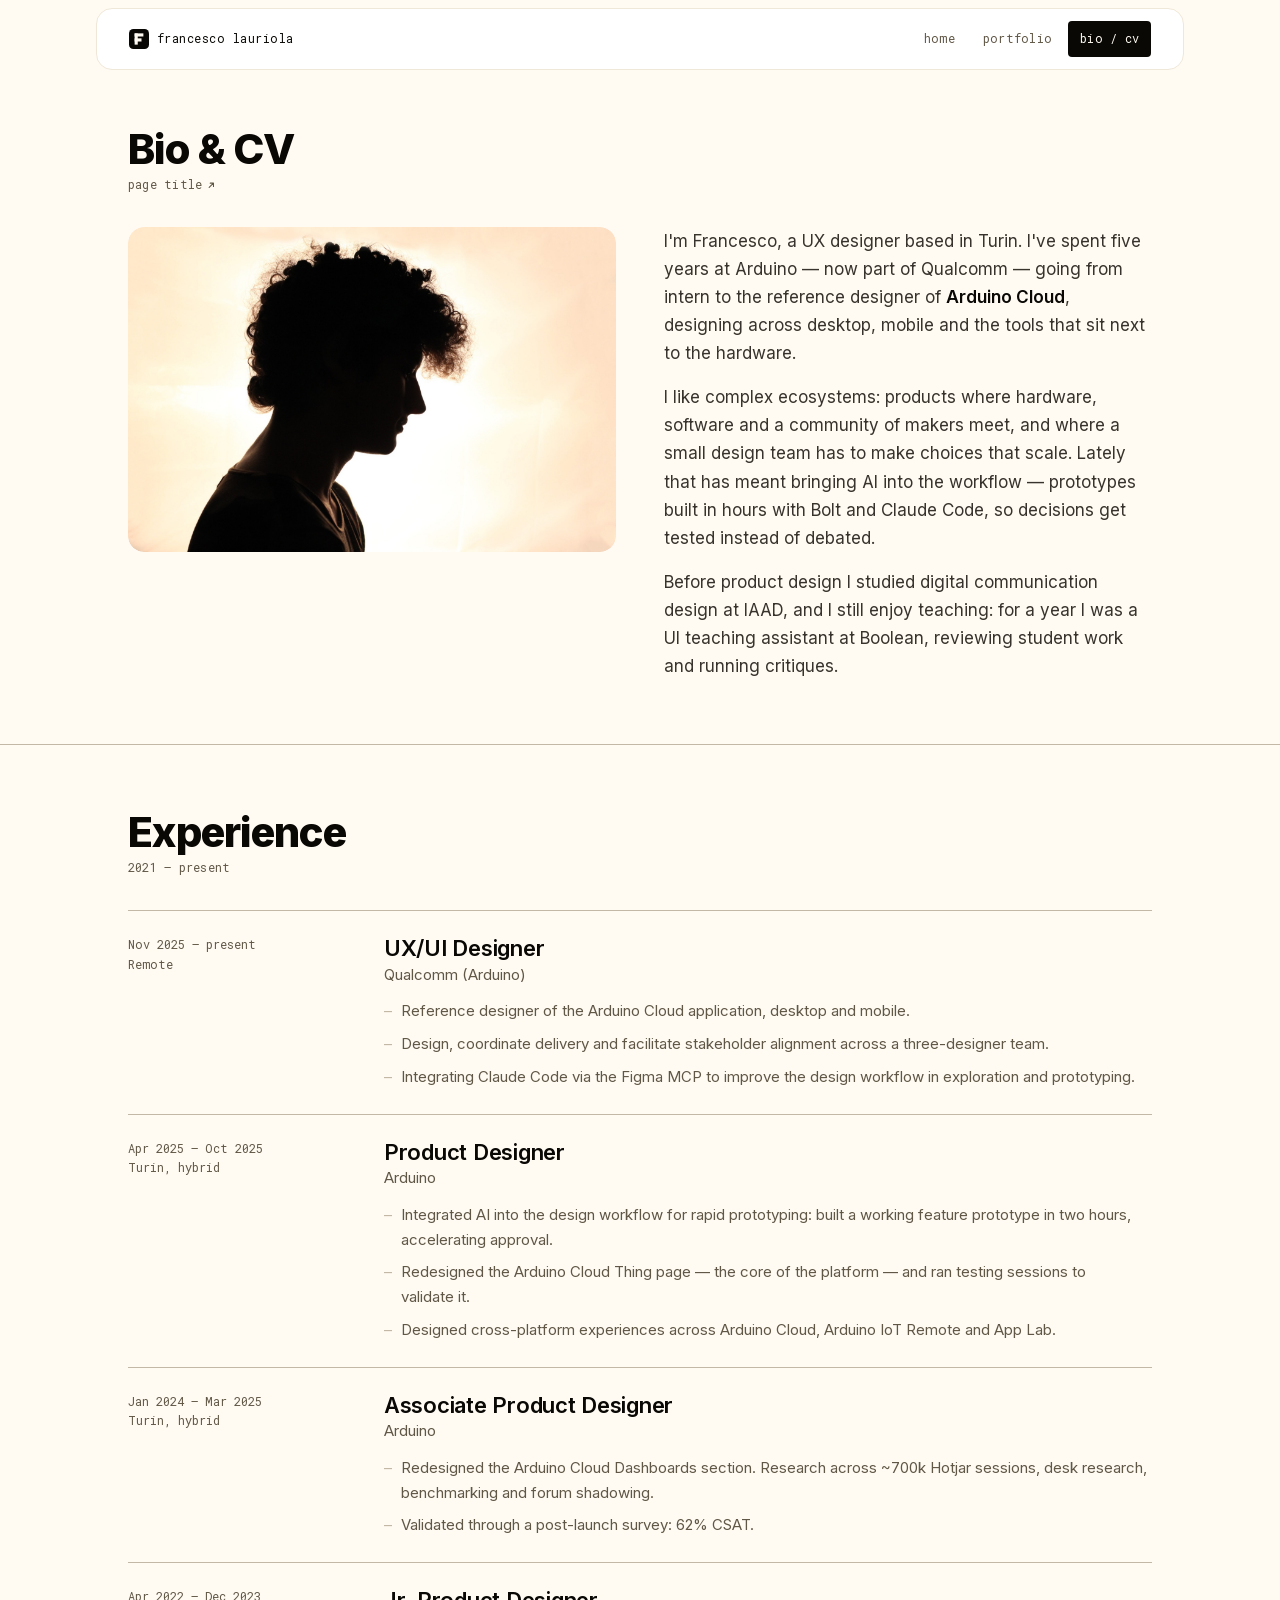
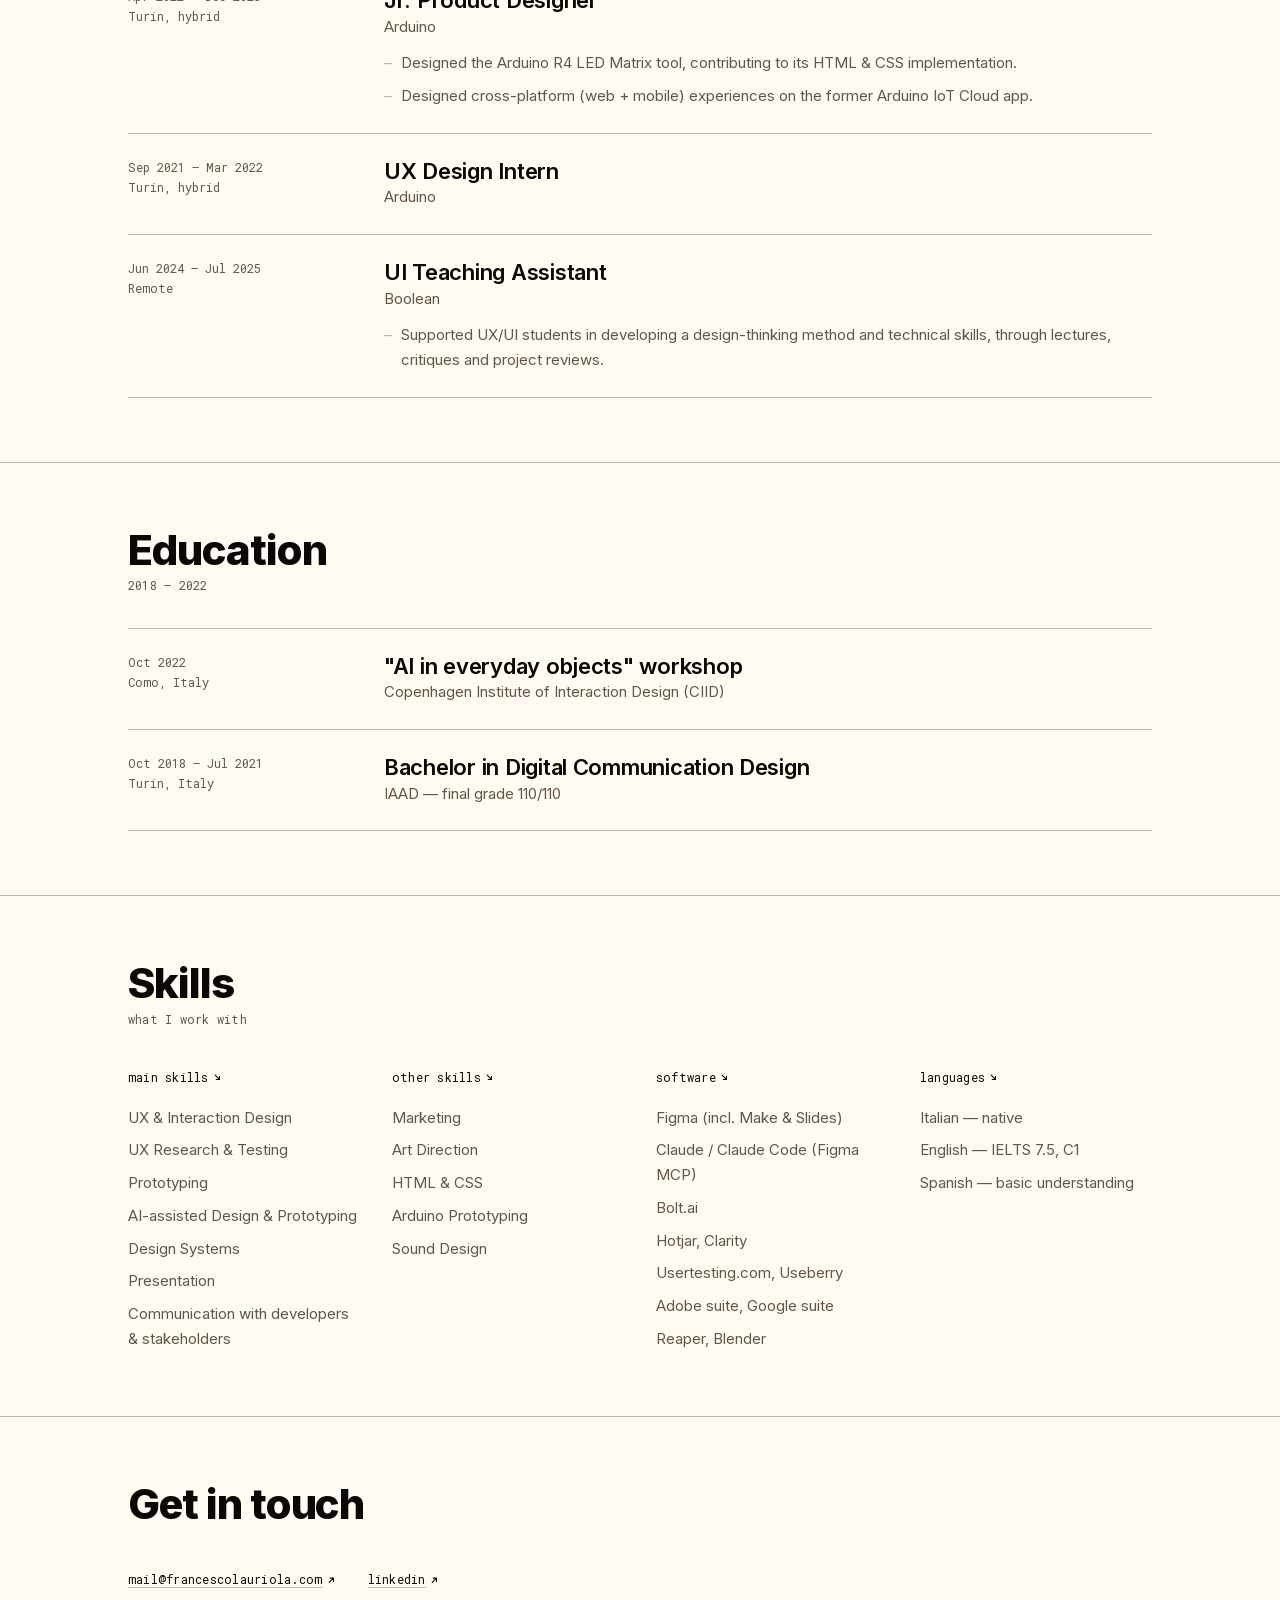
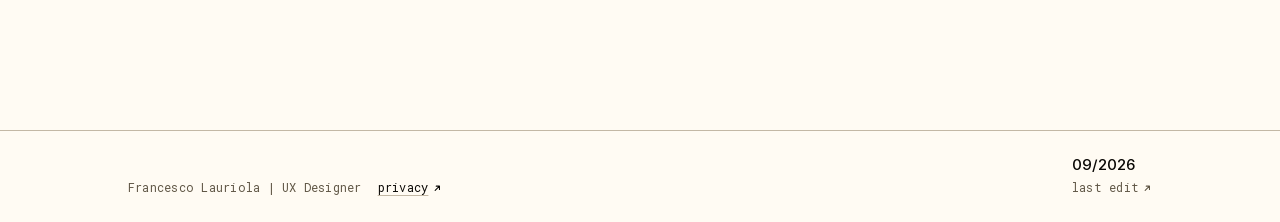
==== bio.html @ 69a5b22e "Drop .html from the URLs GitHub Pages already resolves /portfolio to portfolio.html, so this is only" ====
<!doctype html>
<html lang="en">
<head>
<meta charset="utf-8">
<meta name="viewport" content="width=device-width, initial-scale=1">

<title>Bio &amp; CV — Francesco Lauriola</title>
<meta name="description" content="Francesco Lauriola — UX Designer in Turin. Five years at Arduino, now Qualcomm, leading design for Arduino Cloud. Experience, education, skills and downloadable CV.">
<link rel="canonical" href="https://francescolauriola.com/bio">

<meta property="og:type" content="profile">
<meta property="og:url" content="https://francescolauriola.com/bio">
<meta property="og:title" content="Bio &amp; CV — Francesco Lauriola">
<meta property="og:description" content="UX Designer. Five years at Arduino, now Qualcomm, leading design for Arduino Cloud.">
<meta property="og:image" content="https://francescolauriola.com/assets/img/portrait.jpg">
<meta name="twitter:card" content="summary_large_image">
<meta name="theme-color" content="#F8F3E8">
<meta name="theme-color" content="#0A0805" media="(prefers-color-scheme: dark)">

<link rel="icon" href="favicon.svg" type="image/svg+xml">
<link rel="preload" href="assets/fonts/inter-latin.woff2" as="font" type="font/woff2" crossorigin>
<link rel="stylesheet" href="assets/css/site.css">

<!-- shared header + footer, defined once in assets/js/components.js.
     Not deferred: the custom elements must exist before the parser reaches them. -->
<script src="assets/js/site.config.js"></script>
<script src="assets/js/components.js"></script>
</head>

<body data-page="bio">

<a class="skip-link" href="#main">Skip to content</a>

<svg width="0" height="0" style="position:absolute" aria-hidden="true" focusable="false">
  <symbol id="arrow" viewBox="0 0 12 12">
    <path d="M3 9 9 3M4.5 3H9v4.5" fill="none" stroke="currentColor" stroke-width="1.5"
          stroke-linecap="round" stroke-linejoin="round"/>
  </symbol>
</svg>

<site-header></site-header>

<!-- Same three links for browsers with JavaScript off, where <site-header>
     stays empty. Keep in sync with the NAV array in assets/js/components.js —
     the only thing on the site that is still duplicated per page. -->
<noscript>
  <nav class="nav nav--fallback" aria-label="Main">
    <a class="nav__link" data-page="home"      href="/">home</a>
    <a class="nav__link" data-page="portfolio" href="/portfolio">portfolio</a>
    <a class="nav__link" data-page="bio"       href="/bio">bio / cv</a>
  </nav>
</noscript>

<main id="main">

  <!-- Bio --------------------------------------------------------------- -->
  <section class="page-head">
    <div class="container">
      <div class="meta meta--reverse">
        <span class="mono meta__label">
          page title <svg class="arrow" aria-hidden="true"><use href="#arrow"/></svg>
        </span>
        <h1 class="h2">Bio &amp; CV</h1>
      </div>
    </div>
  </section>

  <section class="section" style="padding-top:0;border-top:0">
    <div class="container split split--even">

      <figure class="portrait">
        <img src="assets/img/portrait.jpg" width="1600" height="1067"
             alt="Backlit profile portrait of Francesco Lauriola in silhouette against a warm amber background.">
      </figure>

      <!-- First-person draft, written from the facts in the CV. Edit freely —
           this is the one place on the site that should sound like you. -->
      <div class="prose">
        <p>
          I'm Francesco, a UX designer based in Turin. I've spent five years at Arduino — now part of Qualcomm — going from intern to the reference designer
          of <strong>Arduino Cloud</strong>, designing across desktop, mobile and the tools
          that sit next to the hardware.
        </p>
        <p>
          I like complex ecosystems: products where hardware, software and a community of makers
          meet, and where a small design team has to make choices that scale. Lately that has
          meant bringing AI into the workflow — prototypes built in hours with Bolt and Claude
          Code, so decisions get tested instead of debated.
        </p>
        <p>
          Before product design I studied digital communication design at IAAD, and I still
          enjoy teaching: for a year I was a UI teaching assistant at Boolean, reviewing student
          work and running critiques.
        </p>

        <!-- CV DOWNLOAD — commented out, not deleted: the PDF is not in this repository.
             Drop a copy you are happy to publish at
             assets/docs/Francesco-Lauriola-CV-2026.pdf and uncomment this block.
        <div class="contact-list">
          <a class="btn" href="assets/docs/Francesco-Lauriola-CV-2026.pdf" download>
            download the CV (PDF) <svg class="arrow arrow--down" aria-hidden="true"><use href="#arrow"/></svg>
          </a>
        </div>
        -->
      </div>

    </div>
  </section>

  <!-- verbatim:start ----------------------------------------------------
       Everything down to verbatim:end is HISTORY: job titles as they were held,
       employers, dates and places. The sync helper skips this block, so a
       change to the current role or city in site.config.js can never rewrite the
       past. Edit it by hand, or not at all. -->
  <!-- Experience -------------------------------------------------------- -->
  <section class="section">
    <div class="container reveal">

      <div class="section-head">
        <div class="meta meta--reverse">
          <span class="mono meta__label">
            2021 – present <!-- <svg class="arrow" aria-hidden="true"><use href="#arrow"/></svg> -->
          </span>
          <h2 class="h2">Experience</h2>
        </div>
      </div>

      <article class="cv-entry">
        <div class="cv-entry__when">Nov 2025 — present<br>Remote</div>
        <div>
          <h3 class="h3">UX/UI Designer</h3>
          <p class="small">Qualcomm (Arduino)</p>
          <ul class="cv-entry__list">
            <li>Reference designer of the Arduino Cloud application, desktop and mobile.</li>
            <li>Design, coordinate delivery and facilitate stakeholder alignment across a three-designer team.</li>
            <li>Integrating Claude Code via the Figma MCP to improve the design workflow in exploration and prototyping.</li>
          </ul>
        </div>
      </article>

      <article class="cv-entry">
        <div class="cv-entry__when">Apr 2025 — Oct 2025<br>Turin, hybrid</div>
        <div>
          <h3 class="h3">Product Designer</h3>
          <p class="small">Arduino</p>
          <ul class="cv-entry__list">
            <li>Integrated AI into the design workflow for rapid prototyping: built a working feature prototype in two hours, accelerating approval.</li>
            <li>Redesigned the Arduino Cloud Thing page — the core of the platform — and ran testing sessions to validate it.</li>
            <li>Designed cross-platform experiences across Arduino Cloud, Arduino IoT Remote and App Lab.</li>
          </ul>
        </div>
      </article>

      <article class="cv-entry">
        <div class="cv-entry__when">Jan 2024 — Mar 2025<br>Turin, hybrid</div>
        <div>
          <h3 class="h3">Associate Product Designer</h3>
          <p class="small">Arduino</p>
          <ul class="cv-entry__list">
            <li>Redesigned the Arduino Cloud Dashboards section. Research across ~700k Hotjar sessions, desk research, benchmarking and forum shadowing.</li>
            <li>Validated through a post-launch survey: 62% CSAT.</li>
          </ul>
        </div>
      </article>

      <article class="cv-entry">
        <div class="cv-entry__when">Apr 2022 — Dec 2023<br>Turin, hybrid</div>
        <div>
          <h3 class="h3">Jr. Product Designer</h3>
          <p class="small">Arduino</p>
          <ul class="cv-entry__list">
            <li>Designed the Arduino R4 LED Matrix tool, contributing to its HTML &amp; CSS implementation.</li>
            <li>Designed cross-platform (web + mobile) experiences on the former Arduino IoT Cloud app.</li>
          </ul>
        </div>
      </article>

      <article class="cv-entry">
        <div class="cv-entry__when">Sep 2021 — Mar 2022<br>Turin, hybrid</div>
        <div>
          <h3 class="h3">UX Design Intern</h3>
          <p class="small">Arduino</p>
        </div>
      </article>

      <article class="cv-entry">
        <div class="cv-entry__when">Jun 2024 — Jul 2025<br>Remote</div>
        <div>
          <h3 class="h3">UI Teaching Assistant</h3>
          <p class="small">Boolean</p>
          <ul class="cv-entry__list">
            <li>Supported UX/UI students in developing a design-thinking method and technical skills, through lectures, critiques and project reviews.</li>
          </ul>
        </div>
      </article>

    </div>
  </section>

  <!-- Education --------------------------------------------------------- -->
  <section class="section">
    <div class="container reveal">

      <div class="section-head">
        <div class="meta meta--reverse">
          <span class="mono meta__label">
            2018 – 2022 <!-- <svg class="arrow" aria-hidden="true"><use href="#arrow"/></svg> -->
          </span>
          <h2 class="h2">Education</h2>
        </div>
      </div>

      <article class="cv-entry">
        <div class="cv-entry__when">Oct 2022<br>Como, Italy</div>
        <div>
          <h3 class="h3">"AI in everyday objects" workshop</h3>
          <p class="small">Copenhagen Institute of Interaction Design (CIID)</p>
        </div>
      </article>

      <article class="cv-entry">
        <div class="cv-entry__when">Oct 2018 — Jul 2021<br>Turin, Italy</div>
        <div>
          <h3 class="h3">Bachelor in Digital Communication Design</h3>
          <p class="small">IAAD — final grade 110/110</p>
        </div>
      </article>

    </div>
  </section>

  <!-- verbatim:end -->

  <!-- Skills ------------------------------------------------------------ -->
  <section class="section">
    <div class="container reveal">

      <div class="section-head">
        <div class="meta meta--reverse">
          <span class="mono meta__label">
            what I work with <!-- <svg class="arrow" aria-hidden="true"><use href="#arrow"/></svg> -->
          </span>
          <h2 class="h2">Skills</h2>
        </div>
      </div>

      <div class="skill-cols">
        <div>
          <span class="mono meta__label">main skills <svg class="arrow arrow--down" aria-hidden="true"><use href="#arrow"/></svg></span>
          <ul class="skill-list">
            <li>UX &amp; Interaction Design</li>
            <li>UX Research &amp; Testing</li>
            <li>Prototyping</li>
            <li>AI-assisted Design &amp; Prototyping</li>
            <li>Design Systems</li>
            <li>Presentation</li>
            <li>Communication with developers &amp; stakeholders</li>
          </ul>
        </div>
        <div>
          <span class="mono meta__label">other skills <svg class="arrow arrow--down" aria-hidden="true"><use href="#arrow"/></svg></span>
          <ul class="skill-list">
            <li>Marketing</li>
            <li>Art Direction</li>
            <li>HTML &amp; CSS</li>
            <li>Arduino Prototyping</li>
            <li>Sound Design</li>
          </ul>
        </div>
        <div>
          <span class="mono meta__label">software <svg class="arrow arrow--down" aria-hidden="true"><use href="#arrow"/></svg></span>
          <ul class="skill-list">
            <li>Figma (incl. Make &amp; Slides)</li>
            <li>Claude / Claude Code (Figma MCP)</li>
            <li>Bolt.ai</li>
            <li>Hotjar, Clarity</li>
            <li>Usertesting.com, Useberry</li>
            <li>Adobe suite, Google suite</li>
            <li>Reaper, Blender</li>
          </ul>
        </div>
        <div>
          <span class="mono meta__label">languages <svg class="arrow arrow--down" aria-hidden="true"><use href="#arrow"/></svg></span>
          <ul class="skill-list">
            <li>Italian — native</li>
            <li>English — IELTS 7.5, C1</li>
            <li>Spanish — basic understanding</li>
          </ul>
        </div>
      </div>

    </div>
  </section>

  <!-- Contact ----------------------------------------------------------- -->
  <section class="section">
    <div class="container reveal">
      <div class="section-head">
        <div class="meta meta--reverse">
          <!-- <span class="mono meta__label">
            contacts <svg class="arrow" aria-hidden="true"><use href="#arrow"/></svg>
          </span> -->
          <h2 class="h2">Get in touch</h2>
        </div>
      </div>

      <div class="contact-list">
        <a class="out" href="mailto:mail@francescolauriola.com">
          mail@francescolauriola.com <svg class="arrow" aria-hidden="true"><use href="#arrow"/></svg>
        </a>
        <a class="out" href="https://www.linkedin.com/in/francesco-lauriola/" target="_blank" rel="noopener">
          linkedin <svg class="arrow" aria-hidden="true"><use href="#arrow"/></svg>
        </a>
      </div>
    </div>
  </section>

</main>

<site-footer></site-footer>

<script src="assets/js/site.js"></script>
</body>
</html>
---- assets/css/site.css ----
/* =============================================================================
   Francesco Lauriola — personal site
   -----------------------------------------------------------------------------
   Mobile first. Every rule is written for a narrow screen; the min-width
   queries at the end of each component only ADD what a wider screen earns.

   Contents
     1. Fonts
     2. Tokens            ← edit colours and type here
     3. Dark theme        ← token overrides only, follows the OS
     4. Reset + cursor
     5. Typography
     6. Layout
     7. Components
     8. Motion
     9. Print
   -----------------------------------------------------------------------------
   RULE: components must only ever reference the SEMANTIC tokens (--bg, --text,
   --border …), never the primitives (--warm-100 …). That single rule is what
   makes the dark theme a block of token overrides instead of a rewrite.
   ========================================================================== */


/* 1. Fonts ================================================================= */
/* Inter and Roboto Mono, both under the SIL Open Font License 1.1. The licence
   travels with the files: assets/fonts/OFL-Inter.txt and OFL-Roboto-Mono.txt.
   Keep them there — serving a woff2 counts as redistributing the font, and the
   OFL asks for the notice to come along. */
/* Self-hosted variable woff2 — one file per subset covers every weight.
   Downloaded from Google Fonts (OFL). No third-party requests at runtime. */

@font-face {
  font-family: 'Inter';
  font-style: normal;
  font-weight: 100 900;
  font-display: swap;
  src: url('../fonts/inter-latin.woff2') format('woff2');
  unicode-range: U+0000-00FF, U+0131, U+0152-0153, U+02BB-02BC, U+02C6, U+02DA,
    U+02DC, U+0304, U+0308, U+0329, U+2000-206F, U+20AC, U+2122, U+2191, U+2193,
    U+2212, U+2215, U+FEFF, U+FFFD;
}
@font-face {
  font-family: 'Inter';
  font-style: normal;
  font-weight: 100 900;
  font-display: swap;
  src: url('../fonts/inter-latin-ext.woff2') format('woff2');
  unicode-range: U+0100-02BA, U+02BD-02C5, U+02C7-02CC, U+02CE-02D7, U+02DD-02FF,
    U+0304, U+0308, U+0329, U+1D00-1DBF, U+1E00-1E9F, U+1EF2-1EFF, U+2020,
    U+20A0-20AB, U+20AD-20C0, U+2113, U+2C60-2C7F, U+A720-A7FF;
}
@font-face {
  font-family: 'Roboto Mono';
  font-style: normal;
  font-weight: 100 700;
  font-display: swap;
  src: url('../fonts/robotomono-latin.woff2') format('woff2');
  unicode-range: U+0000-00FF, U+0131, U+0152-0153, U+02BB-02BC, U+02C6, U+02DA,
    U+02DC, U+0304, U+0308, U+0329, U+2000-206F, U+20AC, U+2122, U+2191, U+2193,
    U+2212, U+2215, U+FEFF, U+FFFD;
}
@font-face {
  font-family: 'Roboto Mono';
  font-style: normal;
  font-weight: 100 700;
  font-display: swap;
  src: url('../fonts/robotomono-latin-ext.woff2') format('woff2');
  unicode-range: U+0100-02BA, U+02BD-02C5, U+02C7-02CC, U+02CE-02D7, U+02DD-02FF,
    U+0304, U+0308, U+0329, U+1D00-1DBF, U+1E00-1E9F, U+1EF2-1EFF, U+2020,
    U+20A0-20AB, U+20AD-20C0, U+2113, U+2C60-2C7F, U+A720-A7FF;
}


/* 2. Tokens ================================================================ */

:root {
  color-scheme: light;

  /* --- primitives: brand colours, extracted from the 2026 CV and the Figma portfolio --- */
  --warm-50:  #FFFBF3;
  --warm-75:  #F8F5EF;   /* the portfolio's secondary surface */
  --warm-100: #F8F3E8;
  --warm-200: #EFE7D8;
  --warm-300: #C3B8A5;
  --warm-600: #605746;
  --warm-800: #38342D;
  --warm-950: #0A0805;
  /* dark-theme stops, same hue family; higher = darker, like the rest of the ramp */
  --warm-400: #A99F91;   /* muted text on dark — 7.7:1 on warm-950 */
  --warm-700: #4A443A;   /* hairline on dark  — 2.1:1 on warm-950 */
  --warm-850: #1B1611;   /* surface on dark */
  --warm-900: #120E0A;   /* dark background, gradient start */
  --white:      #FFFFFF;
  --select-500: #5B7FA6;

  /* --- semantic: the only colour tokens components may use --- */
  /*   --bg:          linear-gradient(153deg, #FFF9EE 0%, #FFF 100%), #FFF; */
  --bg:          var(--warm-50);    /*website bg*/  
  --surface:     var(--warm-100);   /* cards, chips, facts — flat, no border */
  --surface-alt: var(--white);      /* image grounds, placeholder */
  --border:      var(--warm-300);   /* dividers only */
  --border-subtle: var(--warm-200);
  --text-muted:  var(--warm-600);   /* 6.4:1 on --bg — safe for body copy */
  --text:        var(--warm-800);   /* 11.2:1 on --bg */
  --text-strong: var(--warm-950);
  --select:      var(--select-500); /* 3.8:1 — UI affordances only, never small text */
  --on-strong:   var(--warm-50);
  --sel-handle:  var(--white);      /* Figma's handles are white in both themes */

  --hairline:    1px solid var(--border);
  --shadow-lift: 0 2px 4px rgb(10 8 5 / 5%), 0 16px 40px -16px rgb(10 8 5 / 16%);

  /* --- cursor: assets/cursor.svg, 29×33, tip at (5,2) --- */
  --cursor: url('../cursor.svg') 5 2, auto;

  /* --- type --- */
  --font-sans: 'Inter', system-ui, -apple-system, 'Segoe UI', sans-serif;
  --font-mono: 'Roboto Mono', ui-monospace, SFMono-Regular, Menlo, monospace;

  --step-display: clamp(2.75rem, 1.2rem + 7vw, 5.75rem);
  --step-h2:      clamp(1.625rem, 1.1rem + 2.4vw, 2.625rem);
  --step-h3:      clamp(1.125rem, 1rem + 0.5vw, 1.375rem);
  --step-lead:    clamp(1.125rem, 1rem + 0.9vw, 1.5rem);
  --step-body:    1.0625rem;
  --step-small:   0.9375rem;
  --step-mono:    0.75rem;

  /* --- space --- */
  --sp-1: 0.25rem;  --sp-2: 0.5rem;   --sp-3: 0.75rem;  --sp-4: 1rem;
  --sp-5: 1.5rem;   --sp-6: 2rem;     --sp-7: 3rem;     --sp-8: 4rem;
  --sp-9: 6rem;     --sp-10: 8rem;

  --radius-sm: 4px;
  --radius:    10px;
  --radius-lg: 16px;

  --container: 68rem;
  --measure:   38rem;
  --gutter:    var(--sp-4);   /* page side padding — grows on wider screens */
}


/* 3. Dark theme ============================================================ */
/* Token overrides only — no component below knows the theme exists.

   Two selectors, one block each, and the blocks must stay identical:
     <html data-theme="dark">   → dark, whatever the OS says
     <html data-theme="light">  → light, whatever the OS says
     no attribute               → follows prefers-color-scheme
   The media query wraps ONLY the second selector. Put it outside and
   :not([data-theme="light"]) matches everyone — dark becomes the default.

   What changes: background, surfaces, hairline, the three text levels,
   on-strong (buttons and the brand mark invert), and the shadow.
   What stays: --select (the brand blue reads 4.8:1 on warm-950) and
   --sel-handle (Figma's handles are white in dark mode too). */

:root[data-theme="dark"] {
  color-scheme: dark;
  --bg:          linear-gradient(153deg, var(--warm-900) 0%, var(--warm-950) 100%), var(--warm-950);
  --surface:     var(--warm-850);
  --surface-alt: var(--warm-800);
  --border:      var(--warm-700);
  --border-subtle: var(--warm-800);
  --text-muted:  var(--warm-400);   /* 7.7:1 */
  --text:        var(--warm-200);   /* 16:1 */
  --text-strong: var(--warm-50);
  --on-strong:   var(--warm-950);   /* cream buttons, dark text */
  --shadow-lift: 0 2px 4px rgb(0 0 0 / 45%), 0 16px 40px -16px rgb(0 0 0 / 65%);
}

@media (prefers-color-scheme: dark) {
  :root:not([data-theme="light"]) {
    color-scheme: dark;
    --bg:          linear-gradient(153deg, var(--warm-900) 0%, var(--warm-950) 100%), var(--warm-950);
    --surface:     var(--warm-850);
    --surface-alt: var(--warm-800);
    --border:      var(--warm-700);
    --border-subtle: var(--warm-800);
    --text-muted:  var(--warm-400);
    --text:        var(--warm-200);
    --text-strong: var(--warm-50);
    --on-strong:   var(--warm-950);
    --shadow-lift: 0 2px 4px rgb(0 0 0 / 45%), 0 16px 40px -16px rgb(0 0 0 / 65%);
  }
}


/* 4. Reset + cursor ======================================================== */

*, *::before, *::after { box-sizing: border-box; }

html { -webkit-text-size-adjust: 100%; cursor: var(--cursor); }

body {
  margin: 0;
  background: var(--bg);
  color: var(--text);
  font-family: var(--font-sans);
  font-size: var(--step-body);
  line-height: 1.65;
  -webkit-font-smoothing: antialiased;
  text-rendering: optimizeLegibility;
  overflow-x: hidden;           /* belt and braces — nothing should overflow */
}

/* The custom arrow everywhere, links included; only the resize handles
   keep a system cursor, because that cursor IS the affordance. */
a, button, [role='button'], summary, label { cursor: var(--cursor); }

img, svg, video { display: block; max-width: 100%; height: auto; }

h1, h2, h3, h4, p, ul, ol, figure, blockquote { margin: 0; }
ul, ol { padding: 0; list-style: none; }

a { color: inherit; }

:where(a, button, [tabindex]):focus-visible {
  outline: 2px solid var(--select);
  outline-offset: 3px;
  border-radius: var(--radius-sm);
}


/* 5. Typography ============================================================ */

.display {
  font-size: var(--step-display);
  font-weight: 800;
  line-height: 0.95;
  letter-spacing: -0.035em;
  color: var(--text-strong);
  text-wrap: balance;
}

.h2 {
  font-size: var(--step-h2);
  font-weight: 800;
  line-height: 1.08;
  letter-spacing: -0.025em;
  color: var(--text-strong);
  text-wrap: balance;
}

.h3 {
  font-size: var(--step-h3);
  font-weight: 600;
  line-height: 1.25;
  letter-spacing: -0.012em;
  color: var(--text-strong);
}

.lead {
  font-size: var(--step-lead);
  line-height: 1.45;
  letter-spacing: -0.012em;
  color: var(--text);
  max-width: 60ch;
  text-wrap: pretty;
}

.prose { max-width: var(--measure); text-wrap: pretty; }
.prose p + p { margin-top: var(--sp-4); }
.prose strong { font-weight: 600; color: var(--text-strong); }

.small { font-size: var(--step-small); color: var(--text-muted); }

/* The mono label. His slides use it for every piece of metadata. */
.mono {
  font-family: var(--font-mono);
  font-size: var(--step-mono);
  font-weight: 400;
  letter-spacing: 0.02em;
  color: var(--text-muted);
  font-feature-settings: 'zero' 1;
}

/* Inline link inside body copy */
.link {
  text-decoration: underline;
  text-decoration-color: var(--border);
  text-underline-offset: 0.22em;
  text-decoration-thickness: 1px;
  transition: text-decoration-color 0.18s ease, color 0.18s ease;
}
.link:hover {
  color: var(--text-strong);
  text-decoration-color: var(--select);
}


/* 6. Layout ================================================================ */

.container {
  width: 100%;
  max-width: var(--container);
  margin-inline: auto;
  padding-inline: var(--gutter);
}

.section { padding-block: var(--sp-7); }
.section + .section { border-top: var(--hairline); }

/* Section heading with its mono label, mirroring the slides */
.section-head {
  display: flex;
  flex-direction: column;
  gap: var(--sp-3);
  margin-bottom: var(--sp-5);
}

.skip-link {
  position: absolute;
  left: var(--sp-4);
  top: var(--sp-4);
  z-index: 100;
  padding: var(--sp-2) var(--sp-4);
  background: var(--text-strong);
  color: var(--on-strong);
  border-radius: var(--radius-sm);
  font-family: var(--font-mono);
  font-size: var(--step-mono);
  text-decoration: none;
  transform: translateY(-200%);
}
.skip-link:focus { transform: none; }

@media (min-width: 40rem) {
  :root { --gutter: var(--sp-5); }
  .section { padding-block: var(--sp-8); }
  .section-head {
    flex-direction: row;
    flex-wrap: wrap;
    align-items: flex-end;
    justify-content: space-between;
    gap: var(--sp-3) var(--sp-5);
    margin-bottom: var(--sp-6);
  }
}

@media (min-width: 56rem) {
  :root { --gutter: var(--sp-6); }
}


/* 7. Components ============================================================ */

/* --- 7.1 Arrow -----------------------------------------------------------
   ↗ and ↘ are NOT in Inter's latin subset — as text they fall back to a
   system font with the wrong weight and baseline. Drawn as SVG instead.
   .arrow--down flips the same path vertically. */

.arrow {
  width: 0.72em;
  height: 0.72em;
  flex: none;
  stroke: currentColor;
  stroke-width: 1.5;
  fill: none;
  vertical-align: baseline;
  transition: transform 0.18s ease;
}
.arrow--down { transform: scaleY(-1); }


/* --- 7.2 Metadata pair ---------------------------------------------------
   label + value. The arrow points at the value: ↘ when the label sits above,
   ↗ when it sits below. */

.meta { display: flex; flex-direction: column; align-items: flex-start; gap: var(--sp-1); }

.meta__label {
  display: inline-flex;
  align-items: center;
  gap: 0.35em;
  white-space: nowrap;
}

.meta__value {
  font-size: var(--step-small);
  font-weight: 500;
  color: var(--text-strong);
  line-height: 1.3;
}

.meta--reverse { flex-direction: column-reverse; }

/* A row of metadata pairs */
.meta-row {
  display: flex;
  flex-wrap: wrap;
  gap: var(--sp-2) var(--sp-4);
}

/* A 2×2 block of metadata pairs — the cover-slide layout, on a card */
.meta-grid {
  display: grid;
  grid-template-columns: 1fr 1fr;
  gap: var(--sp-3) var(--sp-4);
}


/* --- 7.2b Inner page head ------------------------------------------------
   Home keeps the one display-size moment; inner pages open at h2 scale with
   the same mono label underneath, like "Projects Index / page title ↗". */

.page-head { padding-block: var(--sp-7) var(--sp-5); }
.page-head .prose { margin-top: var(--sp-4); }

@media (min-width: 40rem) {
  .page-head { padding-block: var(--sp-8) var(--sp-6); }
  .page-head .prose { margin-top: var(--sp-5); }
}


/* --- 7.3 Selection box ---------------------------------------------------
   The name sits in a Figma-style selection box: a 2px frame with four corner
   handles. With JS (site.js) the handles resize the box and the name scales
   to fit — min font 20px, max width the grid — and everything below reflows.
   Without JS it is a static frame and the name wraps as usual.

   The box is a wrapper around the <h1>, not the <h1> itself, so the handle
   button never becomes part of the heading's accessible name. */

.selbox {
  position: relative;
  display: block;
  width: fit-content;
  max-width: 100%;
  padding: 0.04em 0.08em;
  font-size: var(--step-display);
  border-radius: 0;                   /* a selection frame is always square */
  outline: 2px solid var(--select);   /* outline, not border: no effect on layout maths */
  outline-offset: 0;
}

.selbox .display { font-size: inherit; }

/* JS opts in to single-line scaling; without it the name wraps normally.
   Both properties, on both elements: `text-wrap: balance` on .display is a
   shorthand that would otherwise switch wrapping back on. */
.selbox.is-ready, .selbox.is-ready .display { white-space: nowrap; text-wrap: nowrap; }

.selbox__handle {
  position: absolute;
  width: 10px;
  height: 10px;
  margin: 0;
  padding: 0;
  background: var(--sel-handle);
  border: 2px solid var(--select);
  border-radius: 0;
  transform: translate(-50%, -50%);
  touch-action: none;
  cursor: nwse-resize;
}
/* a 30px hit area around each 10px handle, for fingers */
.selbox__handle::before { content: ''; position: absolute; inset: -10px; }

.selbox__handle--nw { left: 0;    top: 0; }
.selbox__handle--ne { left: 100%; top: 0;    cursor: nesw-resize; }
.selbox__handle--sw { left: 0;    top: 100%; cursor: nesw-resize; }
.selbox__handle--se { left: 100%; top: 100%; }

.selbox__handle:focus-visible { outline: 2px solid var(--select); outline-offset: 3px; }

body.is-resizing { user-select: none; -webkit-user-select: none; cursor: nwse-resize; }
body.is-resizing * { cursor: inherit; }


/* --- 7.4 Header ---------------------------------------------------------- */

/* <site-header> / <site-footer> (assets/js/components.js) print the real
   <header>/<footer> into their own light DOM. display:contents removes the
   custom element's own box from the layout, so the header below still sticks
   to the viewport and the footer still sits directly on <body>'s flow. */
site-header, site-footer { display: contents; }

.site-header {
  position: sticky;
  top: 8px;
  z-index: 20;
  background: var(--surface-alt);
  border-radius: var(--radius-lg);
  border: solid 1px var(--border-subtle);

  /* The bar follows the grid: same max-width as .container, and centred by the
     auto margins — without them a max-width block just stays at the left. */
  max-width: var(--container);
  margin-inline: auto;
  /*background: color-mix(in srgb, var(--bg) 88%, transparent);
  backdrop-filter: blur(10px);
  -webkit-backdrop-filter: blur(10px);
  border-bottom: var(--hairline);*/
}

@supports not (backdrop-filter: blur(10px)) {
  .site-header { background: var(--surface-alt); }
}

.site-header__inner {
  display: flex;
  align-items: center;
  justify-content: space-between;
  gap: var(--sp-3);
  min-height: 3.25rem;
}

.brand {
  display: inline-flex;
  align-items: center;
  gap: var(--sp-2);
  font-family: var(--font-mono);
  font-size: var(--step-mono);
  letter-spacing: 0.04em;
  text-decoration: none;
  color: var(--text-strong);
  white-space: nowrap;
}

.brand__mark { width: 20px; height: 20px; flex: none; }

/* Name only where there is room; the mark carries the brand on phones */
.brand__name { display: none; }

.nav { display: flex; align-items: center; gap: 2px; }

.nav__link {
  display: block;
  padding: var(--sp-2) var(--sp-2);
  font-family: var(--font-mono);
  font-size: var(--step-mono);
  letter-spacing: 0.02em;
  color: var(--text-muted);
  text-decoration: none;
  white-space: nowrap;
  border-radius: var(--radius-sm);
  transition: color 0.18s ease, background-color 0.18s ease;
}
.nav__link:hover { color: var(--text-strong); background: var(--surface); }

.nav__link[aria-current='page'] {
  color: var(--on-strong);
  background: var(--text-strong);   /* semantic, so it inverts with the theme — a primitive here was black-on-black in dark */
}

/* --- 7.4b Nav fallback, for <noscript> ------------------------------------
   The browser parses the contents of <noscript> only when scripting is off, so
   with JS on this element never exists and these rules cost nothing. It is a
   plain row of links rather than the sticky bar: without JS the job is reaching
   the other pages, not reproducing the chrome. */

.nav--fallback {
  max-width: var(--container);
  margin-inline: auto;
  flex-wrap: wrap;
  padding: var(--sp-3) var(--gutter);
}

/* The active pill without JS. site.js normally sets aria-current, but
   <body data-page> is already in the static HTML — CSS can do the same job. */
body[data-page='home']      .nav--fallback [data-page='home'],
body[data-page='portfolio'] .nav--fallback [data-page='portfolio'],
body[data-page='bio']       .nav--fallback [data-page='bio'] {
  color: var(--on-strong);
  background: var(--text-strong);
}

@media (min-width: 40rem) {
  .site-header__inner { min-height: 3.75rem; gap: var(--sp-4); }
  .brand__name { display: inline; }
  .nav { gap: var(--sp-1); }
  .nav__link { padding: var(--sp-2) var(--sp-3); }
}


/* --- 7.5 Hero ------------------------------------------------------------ */

.hero { padding-block: var(--sp-7) var(--sp-6); }

.hero__name { margin-bottom: var(--sp-5); }

.hero__role {
  font-size: var(--step-h2);
  font-weight: 600;
  line-height: 1.1;
  letter-spacing: -0.02em;
  color: var(--text-strong);
}

.hero__intro { margin-top: var(--sp-5); }

@media (min-width: 40rem) {
  .hero { padding-block: var(--sp-8) var(--sp-7); }
  .hero__name { margin-bottom: var(--sp-6); }
  .hero__intro { margin-top: var(--sp-6); }
}

@media (min-width: 56rem) {
  .hero { padding-block: var(--sp-9) var(--sp-8); }
}


/* --- 7.6 Portrait -------------------------------------------------------- */
/* The silhouette is backlit on warm amber — it sits on --surface-alt so the
   photo's own glow blends into the page rather than fighting a hard edge. */

.portrait {
  position: relative;
  overflow: hidden;
  border-radius: var(--radius-lg);
  background: var(--surface-alt);

  /* macOS and iOS claim a press-and-hold on a photo for themselves — drag the
     image out, lift the subject off the background, the save/copy callout —
     and every one of those fought the reorder drag. The <figure> takes the
     pointer instead, so the OS never sees an image being held. */
  -webkit-touch-callout: none;
  user-select: none;
  -webkit-user-select: none;
}

.portrait img {
  width: 100%;
  aspect-ratio: 4 / 3;
  object-fit: cover;
  object-position: 50% 42%;
  border-radius: inherit;   /* .is-dragging lifts the figure's overflow clip */

  /* the half that does the work — paired with draggable="false" in index.html.
     site.js resolves the drag with closest('[data-sortable] > *'), and that is
     the <figure>, so nothing about the reorder depends on the <img>. */
  pointer-events: none;
  -webkit-user-drag: none;
}

@media (min-width: 56rem) {
  .portrait img { aspect-ratio: 3 / 2; }
}


/* --- 7.7 Facts strip ----------------------------------------------------- */

.facts {
  display: grid;
  grid-template-columns: 1fr;
  gap: var(--sp-4);
  padding: var(--sp-4);
  background: var(--surface);
  border-radius: var(--radius);
  align-content: start;
}

@media (min-width: 30rem) {
  .facts { grid-template-columns: 1fr 1fr; gap: var(--sp-5); padding: var(--sp-5); }
}


/* --- 7.8 Project index --------------------------------------------------- */
/* The numbered list from slide 2 of the portfolio. */

.index { border-top: var(--hairline); }

.index__row {
  display: grid;
  grid-template-columns: 1.75rem 1fr;
  align-items: baseline;
  gap: var(--sp-1) var(--sp-3);
  padding-block: var(--sp-4);
  border-bottom: var(--hairline);
  text-decoration: none;
  transition: background-color 0.18s ease;
}
.index__row:hover { background: var(--surface); }

.index__num {
  display: inline-flex;
  align-items: center;
  gap: 0.25em;
  font-family: var(--font-mono);
  font-size: var(--step-mono);
  color: var(--text-muted);
}

.index__title {
  font-size: var(--step-h3);
  font-weight: 600;
  letter-spacing: -0.012em;
  color: var(--text-strong);
  text-decoration: underline;
  text-decoration-color: transparent;
  text-underline-offset: 0.2em;
  text-decoration-thickness: 1px;
  transition: text-decoration-color 0.18s ease;
}
.index__row:hover .index__title { text-decoration-color: var(--select); }

.index__meta {
  grid-column: 2;
  font-family: var(--font-mono);
  font-size: var(--step-mono);
  color: var(--text-muted);
}

@media (min-width: 40rem) {
  .index__row { grid-template-columns: 2rem 1fr auto; }
  .index__meta { grid-column: auto; }
}


/* --- 7.9 Project cards --------------------------------------------------- */
/* Flat, borderless chips on the secondary surface — the way text sits in
   boxes on the portfolio slides. The lift on hover is the only depth. */

.projects {
  display: grid;
  grid-template-columns: 1fr;
  gap: var(--sp-5);
}

@media (min-width: 40rem) {
  .projects { grid-template-columns: repeat(auto-fit, minmax(min(100%, 20rem), 1fr)); gap: var(--sp-6); }
}

.project-card {
  position: relative;          /* the stretched link below anchors to this */
  display: flex;
  flex-direction: column;
  background: var(--surface);
  border-radius: var(--radius);
  overflow: hidden;
  transition: box-shadow 0.22s ease, transform 0.22s ease;
}
.project-card:hover { box-shadow: var(--shadow-lift); transform: translateY(-2px); }

/* THE WHOLE CARD IS THE LINK. One anchor, sitting on the title, stretched
   over the card by a pseudo-element. Not an <a> wrapping the card: on the
   home page each card also holds a ⋮⋮ grip <button>, and a button inside an
   anchor is invalid and unusable. This way the accessibility tree still gets
   one link with the project's name as its text, and nothing else inside the
   card competes for the click.

   Two things depend on it and will break if you touch it:
   • .grip is z-index 2 — above the overlay, so the grip stays pressable;
   • site.js § 4 excludes .project-card__link from its "interactive" test, or
     dragging a card on the home page would never start. */
.project-card__link { text-decoration: none; }
.project-card__link::after {
  content: '';
  position: absolute;
  inset: 0;
  z-index: 1;
  border-radius: inherit;
}
/* The ring belongs around the card, not around the title's text box. Guarded:
   where :has() is missing the link keeps the default ring, so a keyboard user
   is never left without one. */
@supports selector(:has(a)) {
  .project-card__link:focus-visible { outline: 0; }
  .project-card:has(.project-card__link:focus-visible) {
    outline: 2px solid var(--select);
    outline-offset: 3px;
  }
}

/* The covers are Francesco's own Behance artwork on a cool grey. Inset on
   the warm chip they read as artwork in a frame rather than a temperature
   clash against the cream page. */
.project-card__cover {
  margin: var(--sp-3) var(--sp-3) 0;
  border-radius: var(--radius-sm);
  overflow: hidden;
  background: var(--surface-alt);
}

.project-card__cover img {
  width: 100%;
  aspect-ratio: 16 / 10;
  object-fit: cover;
}

/* Placeholder for a cover that has not been exported yet. Styled as a title
   card in the same language as the real covers, so it reads as intended.
   To swap in the real image, replace the whole
   <div class="project-card__cover project-card__cover--placeholder">…</div>
   with the same markup used by the other cards. */
.project-card__cover--placeholder {
  display: grid;
  place-content: center;
  gap: var(--sp-1);
  aspect-ratio: 16 / 10;
  text-align: center;
  padding: var(--sp-5);
  background:
    repeating-linear-gradient(
      -45deg,
      transparent 0 10px,
      color-mix(in srgb, var(--border) 28%, transparent) 10px 11px
    ),
    var(--surface-alt);
}

.project-card__body {
  display: flex;
  flex-direction: column;
  gap: var(--sp-3);
  padding: var(--sp-4);
  flex: 1;
}

@media (min-width: 40rem) {
  .project-card__body { padding: var(--sp-5); }
}

.project-card__desc { color: var(--text-muted); font-size: var(--step-small); text-wrap: pretty; }

/* The details — company, date, team, ownership — sit under the paragraph and
   are pushed to the bottom edge, so cards of different text lengths still
   line their spec block up across a row. */
.project-card__foot {
  margin-top: auto;
  padding-top: var(--sp-3);
  border-top: var(--hairline);
}


/* --- 7.10 Outbound link -------------------------------------------------- */

.out {
  display: inline-flex;
  align-items: center;
  gap: 0.4em;
  min-height: 44px;                 /* comfortable touch target */
  font-family: var(--font-mono);
  font-size: var(--step-mono);
  letter-spacing: 0.02em;
  color: var(--text-strong);
  text-decoration: underline;
  text-decoration-color: var(--border);
  text-underline-offset: 0.28em;
  text-decoration-thickness: 1px;
  transition: text-decoration-color 0.18s ease;
}
.out:hover { text-decoration-color: var(--select); }
.out:hover .arrow { transform: translate(1px, -1px); }
.out:hover .arrow--down { transform: scaleY(-1) translate(1px, -1px); }

/* Inside a card foot the 44px box would add dead space; the card is the target */
.project-card__foot .out, .site-footer .out { min-height: 0; }


/* --- 7.11 Other work list ------------------------------------------------ */

.other {
  display: grid;
  grid-template-columns: 1fr;
  gap: var(--sp-3);
}

@media (min-width: 40rem) {
  .other { grid-template-columns: repeat(auto-fit, minmax(min(100%, 16rem), 1fr)); }
}

.other__item {
  display: flex;
  align-items: baseline;
  justify-content: space-between;
  gap: var(--sp-3);
  padding: var(--sp-4);
  background: var(--surface);
  border-radius: var(--radius-sm);
  text-decoration: none;
  transition: box-shadow 0.18s ease, transform 0.18s ease;
}
.other__item:hover { box-shadow: var(--shadow-lift); transform: translateY(-1px); }

.other__name { font-size: var(--step-small); font-weight: 500; color: var(--text-strong); }


/* --- 7.12 CV blocks ------------------------------------------------------ */

.cv-entry {
  display: grid;
  grid-template-columns: 1fr;
  gap: var(--sp-2);
  padding-block: var(--sp-5);
  border-bottom: var(--hairline);
}
.cv-entry:first-of-type { border-top: var(--hairline); }

.cv-entry__when { font-family: var(--font-mono); font-size: var(--step-mono); color: var(--text-muted); }

.cv-entry__list { display: flex; flex-direction: column; gap: var(--sp-2); margin-top: var(--sp-3); }

.cv-entry__list li {
  position: relative;
  padding-left: 1.1em;
  font-size: var(--step-small);
  color: var(--text-muted);
  text-wrap: pretty;
}
.cv-entry__list li::before {
  content: '–';
  position: absolute;
  left: 0;
  color: var(--border);
}

@media (min-width: 40rem) {
  .cv-entry { grid-template-columns: minmax(9rem, 14rem) 1fr; gap: var(--sp-3) var(--sp-6); }
}

.skill-cols {
  display: grid;
  grid-template-columns: 1fr;
  gap: var(--sp-6);
}

.skill-cols span {
    color: var(--text-strong);
}

@media (min-width: 40rem) {
  .skill-cols { grid-template-columns: repeat(auto-fit, minmax(min(100%, 14rem), 1fr)); }
}

  .skill-list { display: flex; flex-direction: column; gap: var(--sp-2); margin-top: var(--sp-4);}
  .skill-list li { font-size: var(--step-small); color: var(--text-muted); }


/* --- 7.13 Button --------------------------------------------------------- */

.btn {
  display: inline-flex;
  align-items: center;
  justify-content: center;
  gap: 0.5em;
  min-height: 44px;
  padding: var(--sp-3) var(--sp-5);
  background: var(--text-strong);
  color: var(--on-strong);
  border: 1px solid var(--text-strong);
  border-radius: var(--radius-sm);
  font-family: var(--font-mono);
  font-size: var(--step-mono);
  letter-spacing: 0.02em;
  text-decoration: none;
  transition: background-color 0.18s ease, color 0.18s ease;
}
.btn:hover { background: transparent; color: var(--text-strong); }

.btn--ghost {
  background: transparent;
  color: var(--text-strong);
  border-color: var(--border);
}
.btn--ghost:hover { border-color: var(--text-strong); background: var(--surface); }


/* --- 7.14 Contact -------------------------------------------------------- */

.contact-list {
  display: flex;
  flex-direction: column;
  gap: var(--sp-1);
  margin-top: var(--sp-4);
}

@media (min-width: 40rem) {
  .contact-list { flex-direction: row; flex-wrap: wrap; gap: var(--sp-3) var(--sp-6); margin-top: var(--sp-5); }
}


/* --- 7.15 Footer rail ---------------------------------------------------- */
/* Mono, low, quiet — the running foot from the portfolio slides. */

.site-footer {
  border-top: var(--hairline);
  margin-top: var(--sp-7);
  padding-block: var(--sp-5);
}

.site-footer__inner {
  display: flex;
  flex-direction: column;
  gap: var(--sp-3);
}

/* the running credit and the privacy link travel together, so the rail keeps
   its two ends: who made this on the left, when it last changed on the right */
.site-footer__left {
  display: flex;
  flex-wrap: wrap;
  align-items: baseline;
  gap: var(--sp-2) var(--sp-4);
}

@media (min-width: 40rem) {
  .site-footer { margin-top: var(--sp-8); }
  .site-footer__inner {
    flex-direction: row;
    flex-wrap: wrap;
    align-items: flex-end;
    justify-content: space-between;
    gap: var(--sp-3) var(--sp-5);
  }
}


/* --- 7.16 Two-column split ----------------------------------------------- */

.split {
  display: grid;
  grid-template-columns: 1fr;
  gap: var(--sp-5);
}

@media (min-width: 56rem) {
  .split { grid-template-columns: 1.15fr 1fr; gap: var(--sp-7); align-items: start; }
  .split--even { grid-template-columns: 1fr 1fr; }

  /* The one split whose halves swap places (the home's portrait and facts)
     gets equal columns. With 1.15fr / 1fr the portrait was genuinely a
     different width in each slot, so the swap read as a resize rather than a
     move — and FLIP animates transforms, which cannot smooth a size change. */
  .split[data-sortable] { grid-template-columns: 1fr 1fr; }
}


/* 8. Motion ================================================================ */

/* Content is visible by default. JS opts in by putting .js-reveal on <html>,
   so a script error or blocked JS can never leave the page blank. */
.js-reveal .reveal {
  opacity: 0;
  transform: translateY(10px);
  transition: opacity 0.4s ease, transform 0.4s ease;
}
.js-reveal .reveal.is-visible { opacity: 1; transform: none; }

@media (prefers-reduced-motion: reduce) {
  *, *::before, *::after {
    animation-duration: 0.01ms !important;
    animation-iteration-count: 1 !important;
    transition-duration: 0.01ms !important;
    scroll-behavior: auto !important;
  }
  .js-reveal .reveal { opacity: 1; transform: none; }
}


/* 9. Print ================================================================= */
/* Mostly for bio.html — a recruiter printing the CV should get something clean. */

@media print {
  .site-header, .site-footer, .skip-link, .btn, .portrait, .selbox__handle { display: none; }
  body { background: #fff; color: #000; font-size: 10.5pt; }
  .section { padding-block: 0.6cm; border: 0; }
  .cv-entry { break-inside: avoid; grid-template-columns: 4cm 1fr; }
  .display { font-size: 24pt; }
  .h2 { font-size: 14pt; }
  .selbox { outline: 0; padding: 0; font-size: 24pt; width: auto; white-space: normal; }
  a { text-decoration: none; }
  .out::after { content: ' (' attr(href) ')'; font-size: 8pt; color: #555; }
  .js-reveal .reveal { opacity: 1; transform: none; }
}


/* --- 7.17 Case study ------------------------------------------------------
   One project, told in the order of its portfolio slides: cover, then a
   section per slide. Figures are flat chips like everything else. */

.case-head { padding-block: var(--sp-7) var(--sp-5); }
.case-head__title { margin-bottom: var(--sp-3); }
.case-head__sub {
  font-size: var(--step-h3);
  font-weight: 500;
  color: var(--text-muted);
  margin-bottom: var(--sp-5);
}
.case-head__actions { display: flex; flex-wrap: wrap; gap: var(--sp-2) var(--sp-4); margin-top: var(--sp-5); align-items: center; }

/* The cover slide's row of label ↘ value pairs. Each pair is its own chip —
   the slides set them as separate boxes, not as one slab with the pairs
   ruled off inside it. The container only does the spacing. */
.case-meta {
  display: grid;
  grid-template-columns: 1fr 1fr;
  gap: var(--sp-3);
}

.case-meta > .meta {
  padding: var(--sp-4);
  background: var(--surface);
  border-radius: var(--radius);
}

@media (min-width: 40rem) {
  .case-head { padding-block: var(--sp-8) var(--sp-6); }
  .case-meta { grid-template-columns: repeat(auto-fit, minmax(9rem, 1fr)); gap: var(--sp-4); }
  .case-meta > .meta { padding: var(--sp-4) var(--sp-5); }
}

.figure { margin: 0; background: var(--surface); border-radius: var(--radius); overflow: hidden; }
.figure img, .figure video { width: 100%; display: block; }
.figure--inset { padding: var(--sp-3); }
.figure--inset img, .figure--inset video { border-radius: var(--radius); }
.figure__caption { display: block; padding: var(--sp-3) var(--sp-1) var(--sp-1); }

.figure-grid { display: grid; grid-template-columns: 1fr; gap: var(--sp-4); }
@media (min-width: 40rem) { .figure-grid { grid-template-columns: 1fr 1fr; gap: var(--sp-5); } }

/* portrait phone videos: keep their ratio, never autoplay, load on demand */
.video { aspect-ratio: 9 / 16; object-fit: cover; background: var(--surface-alt); }

.bullets { display: flex; flex-direction: column; gap: var(--sp-2); margin-top: var(--sp-3); }
.bullets li { position: relative; padding-left: 1.1em; text-wrap: pretty; }
.bullets li::before { content: '–'; position: absolute; left: 0; color: var(--border); }
.prose .bullets + p { margin-top: var(--sp-4); }

.case-nav {
  display: flex;
  flex-direction: column;
  gap: var(--sp-3);
  padding-block: var(--sp-6);
  border-top: var(--hairline);
}
@media (min-width: 40rem) {
  .case-nav { flex-direction: row; justify-content: space-between; align-items: baseline; }
}

/* the running foot from the slides: "Arduino Labs | LED Matrix Editor" */
.runfoot { display: block; margin-top: var(--sp-6); }


/* --- 7.18 Sortable blocks ------------------------------------------------
   Home only. Cards can be dragged into a new order; the portrait and the
   facts chip can swap places. Mouse: drag from anywhere on the block.
   Touch: long-press anywhere, or drag the ⋮⋮ grip straight away — so a
   normal tap still scrolls the page. Icons are Lucide (MIT), inlined. */

[data-sortable] > * { position: relative; }

.grip {
  position: absolute;
  top: var(--sp-3);
  right: var(--sp-3);
  z-index: 2;
  width: 32px;
  height: 32px;
  display: grid;
  place-items: center;
  padding: 0;
  border: 0;
  border-radius: var(--radius-sm);
  background: var(--surface);
  background: color-mix(in srgb, var(--surface) 88%, transparent);
  -webkit-backdrop-filter: blur(4px);
  backdrop-filter: blur(4px);
  color: var(--text-muted);
  opacity: 0.85;
  cursor: grab;                 /* the one place a system cursor is the affordance */
  touch-action: none;           /* a finger on the grip never scrolls */
  transition: opacity 0.18s ease, color 0.18s ease;
}
.grip svg { width: 18px; height: 18px; fill: currentColor; }
.grip:hover, .grip:focus-visible { opacity: 1; color: var(--text-strong); }
.grip:active { cursor: grabbing; }

.is-sorting > * { transition: transform 0.22s ease; }
.is-sorting > .is-dragging {
  transition: none;
  z-index: 10;
  box-shadow: var(--shadow-lift);
  border-radius: var(--radius);
}
.is-sorting .project-card:hover { transform: none; box-shadow: none; }

body.is-grabbing { cursor: grabbing; user-select: none; -webkit-user-select: none; }
body.is-grabbing * { cursor: grabbing; }

/* h2 with an icon button beside it */
.h2-row { display: flex; align-items: center; gap: var(--sp-3); }

.icon-btn {
  width: 36px;
  height: 36px;
  display: inline-grid;
  place-items: center;
  padding: 0;
  border: 0;
  border-radius: var(--radius-sm);
  background: var(--surface);
  color: var(--text-muted);
  transition: color 0.18s ease, background-color 0.18s ease;
}
.icon-btn:hover, .icon-btn:focus-visible { color: var(--text-strong); background: var(--surface-alt); }
.icon-btn[hidden] { display: none; }   /* the author display would otherwise beat the hidden attribute */
.icon-btn svg { width: 18px; height: 18px; fill: none; stroke: currentColor; stroke-width: 2; stroke-linecap: round; stroke-linejoin: round; }

.sr-only {
  position: absolute;
  width: 1px;
  height: 1px;
  overflow: hidden;
  clip: rect(0 0 0 0);
  white-space: nowrap;
}

@media print { .grip, .icon-btn { display: none; } }


/* --- 7.19 Easter-egg mode --------------------------------------------------
   The ⋮⋮ grips never show: they exist for keyboard and screen-reader users
   only. The title keeps its selection frame at rest — it is the brand device
   from the cover slide — and its handles stay hidden until someone hovers,
   tabs to them, or taps. While another block is being dragged, the title
   yields the selection: only one thing is ever selected at a time. */

.grip { opacity: 0; pointer-events: none; }
.grip:focus { opacity: 1; pointer-events: auto; }   /* :focus, not :focus-visible — a grip
     can only ever be reached with Tab, since it takes no pointer events at rest */

/* The frame. A border on a pseudo-element, not an outline: an outline would
   follow the card's rounded corners, and a selection frame is square.

   It appears on hover — the only hint the page gives that a block can be
   moved — and stays on while the block is in flight. Hover only where there
   is a real pointer: on a touch screen :hover sticks after a tap and would
   strand a frame on the last block touched. No handles here; those belong to
   the name on the cover, which is presented as a selected object. */
[data-sortable] > .is-dragging { overflow: visible; }

[data-sortable] > .is-dragging::before {
  content: '';
  position: absolute;
  inset: 0;
  z-index: 3;
  pointer-events: none;
  border: 2px solid var(--select);
  border-radius: 0;
}

/* The same frame at rest, on hover. Separate block, not a second selector on
   the rule above: the media query has to wrap the hover half only. */
@media (hover: hover) {
  [data-sortable] > *:hover { overflow: visible; }

  [data-sortable] > *:hover::before {
    content: '';
    position: absolute;
    inset: 0;
    z-index: 3;
    pointer-events: none;
    border: 2px solid var(--select);
    border-radius: 0;
  }
}

[data-sortable] > .is-dragging::after {
  content: '';
  position: absolute;
  inset: -5px;
  z-index: 3;
  pointer-events: none;
  background-image:
    /* inner white fill */
    linear-gradient(var(--sel-handle), var(--sel-handle)),
    linear-gradient(var(--sel-handle), var(--sel-handle)),
    linear-gradient(var(--sel-handle), var(--sel-handle)),
    linear-gradient(var(--sel-handle), var(--sel-handle)),
    /* outer 2px frame */
    linear-gradient(var(--select), var(--select)),
    linear-gradient(var(--select), var(--select)),
    linear-gradient(var(--select), var(--select)),
    linear-gradient(var(--select), var(--select));
  background-size: 6px 6px, 6px 6px, 6px 6px, 6px 6px, 10px 10px, 10px 10px, 10px 10px, 10px 10px;
  background-repeat: no-repeat;
  background-position:
    left 2px top 2px, right 2px top 2px, left 2px bottom 2px, right 2px bottom 2px,
    left top, right top, left bottom, right bottom;
}

/* the title: frame always, handles on demand */
.selbox { transition: outline-color 0.2s ease; }
/* The title's handles are always on — the name is presented as a selected
   object, the way it is on the cover slide. They only step back while another
   block is being dragged (see body.is-grabbing below), so that just one thing
   ever reads as selected. */
.selbox__handle { opacity: 1; pointer-events: auto; transition: opacity 0.2s ease; }

/* something else is selected — the title steps back */
body.is-grabbing .selbox { outline-color: transparent; }
body.is-grabbing .selbox__handle { opacity: 0; pointer-events: none; }


/* --- 7.20 Screenshot stack ------------------------------------------------
   Three product windows overlapping in one frame, echoing the Final Design
   slide. Below 48rem the overlap is dropped entirely — three layered
   screenshots on a phone would be unreadable — and it becomes a plain
   vertical stack with captions.

   ┌──────────────────────────────────────────────────────────────────────┐
   │  TO PLAY WITH THE LAYOUT, EDIT ONLY THE BLOCK MARKED "composition".   │
   │  Nine numbers: x (from the left edge), y (from the top) and w (width) │
   │  for each window, all percentages of the frame. --shots-ratio sets    │
   │  the frame's own proportions. Everything else follows.                │
   │                                                                       │
   │  Fastest way to dial it in: open the page, right-click the stack →    │
   │  Inspect, select the .shots element, and drag the numbers in the      │
   │  Styles panel — the windows move live. Then copy the values here.     │
   │  (Remember ⌘⇧R after editing the file: the CSS caches hard.)          │
   └──────────────────────────────────────────────────────────────────────┘ */

.shots { display: flex; flex-direction: column; gap: var(--sp-3); }

.shots__item { margin: 0; }
.shots__item img { width: 100%; border-radius: var(--radius-sm); }
.shots__caption { display: block; padding-top: var(--sp-2); }

@media (min-width: 48rem) {
  .shots {
    /* ── composition ─────────────────────────────────────────────────── */
    --shots-ratio: 940 / 887;   /* the frame's proportions */

    --dashboard-x:  0%;   --dashboard-y: 32.1%;  --dashboard-w: 62.4%;
    --home-x:    16.8%;   --home-y:          0;  --home-w:      80.2%;
    --editor-x:  42.6%;   --editor-y:    50.6%;  --editor-w:    74.7%;
    /* ─────────────────────────────────────────────────────────────────── */

    display: block;
    position: relative;
    aspect-ratio: var(--shots-ratio);
    overflow: hidden;    /* clips the last window, as the slide edge does */
  }

  .shots__item {
    position: absolute;
    margin: 0;
    border-radius: var(--radius-sm);
    overflow: hidden;

    /* A hairline ring plus one tight drop. Three wide, soft shadows stacked
       on top of each other pooled into a dark smudge where the windows
       overlap; a ring separates the layers without accumulating. */
    box-shadow: 0 0 0 1px rgb(10 8 5 / 10%), 0 6px 14px -8px rgb(10 8 5 / 32%);
  }
  .shots__item img { display: block; border-radius: 0; }

  .shots__item--dashboard { left: var(--dashboard-x); top: var(--dashboard-y); width: var(--dashboard-w); z-index: 1; }
  .shots__item--home      { left: var(--home-x);      top: var(--home-y);      width: var(--home-w);      z-index: 2; }
  .shots__item--editor    { left: var(--editor-x);    top: var(--editor-y);    width: var(--editor-w);    z-index: 3; }

  .shots__caption { display: none; }   /* the windows speak for themselves once composed */
}


/* --- 7.21 Polaroid wall ---------------------------------------------------
   The CIID slides tell their story with instant photos scattered across the
   canvas: white border, a handwritten caption, every one tilted a little.
   Here they keep the tilt and the caption, but sit on a grid — a scatter
   that overlaps cannot survive a 375px phone, and the tilt alone carries
   the feeling.

   ┌──────────────────────────────────────────────────────────────────────┐
   │  TO RE-TILT A PHOTO, EDIT ITS --rot IN THE HTML, not this file:       │
   │      <figure class="polaroid" style="--rot:-2.5deg">                  │
   │  Small numbers only. Past about 4deg the grid starts to look untidy   │
   │  rather than casual, and the corners eat into the neighbour.          │
   └──────────────────────────────────────────────────────────────────────┘ */

.wall {
  display: grid;
  grid-template-columns: 1fr 1fr;
  gap: var(--sp-4);
  align-items: start;
  padding-inline: var(--sp-2);   /* room for the tilted corners */
}

/* The six AI tools scattered around the Outcome slide. They are supporting
   evidence, not hero images, and the exports are only 240px wide — the cap
   keeps each card near its natural size instead of upscaling it to mush. */
.wall--tools { gap: var(--sp-3); }
@media (min-width: 40rem) {
  .wall--tools { grid-template-columns: repeat(3, 1fr); max-width: 48rem; }
}

/* one photo on its own, at the size of the column it is given */
.wall--single { grid-template-columns: 1fr; }

.polaroid {
  margin: 0;
  padding: var(--sp-2);
  background: var(--surface-alt);
  border-radius: var(--radius-sm);
  rotate: var(--rot, 0deg);

  /* a hairline ring plus one tight drop — the same pair as .shots__item, so
     tilted cards that touch never pool their shadows into a smudge */
  box-shadow: 0 0 0 1px rgb(10 8 5 / 8%), 0 8px 18px -10px rgb(10 8 5 / 32%);
}

.polaroid img {
  display: block;
  width: 100%;
  border-radius: 2px;
  background: var(--surface);   /* the frame while the photo loads */
}

.polaroid__caption {
  display: block;
  padding-top: var(--sp-2);
  text-align: center;
  text-wrap: balance;
}

/* the deck's pencilled asides — "the office ↗", 'some of the "objects" ↗' */
.wall__note { display: block; margin-top: var(--sp-3); }
.wall__note--end   { text-align: right; }
.wall__note--above { margin: var(--sp-6) 0 var(--sp-3); }

/* --- 7.22 Numbered bullets ------------------------------------------------
   .bullets with a counter instead of the dash, for the interaction loop. */

.bullets--num { counter-reset: step; }
.bullets--num li { padding-left: 1.9em; }
.bullets--num li::before {
  counter-increment: step;
  content: counter(step) '.';
  font-family: var(--font-mono);
  font-size: var(--step-mono);
  color: var(--text-muted);
  top: 0.25em;
}
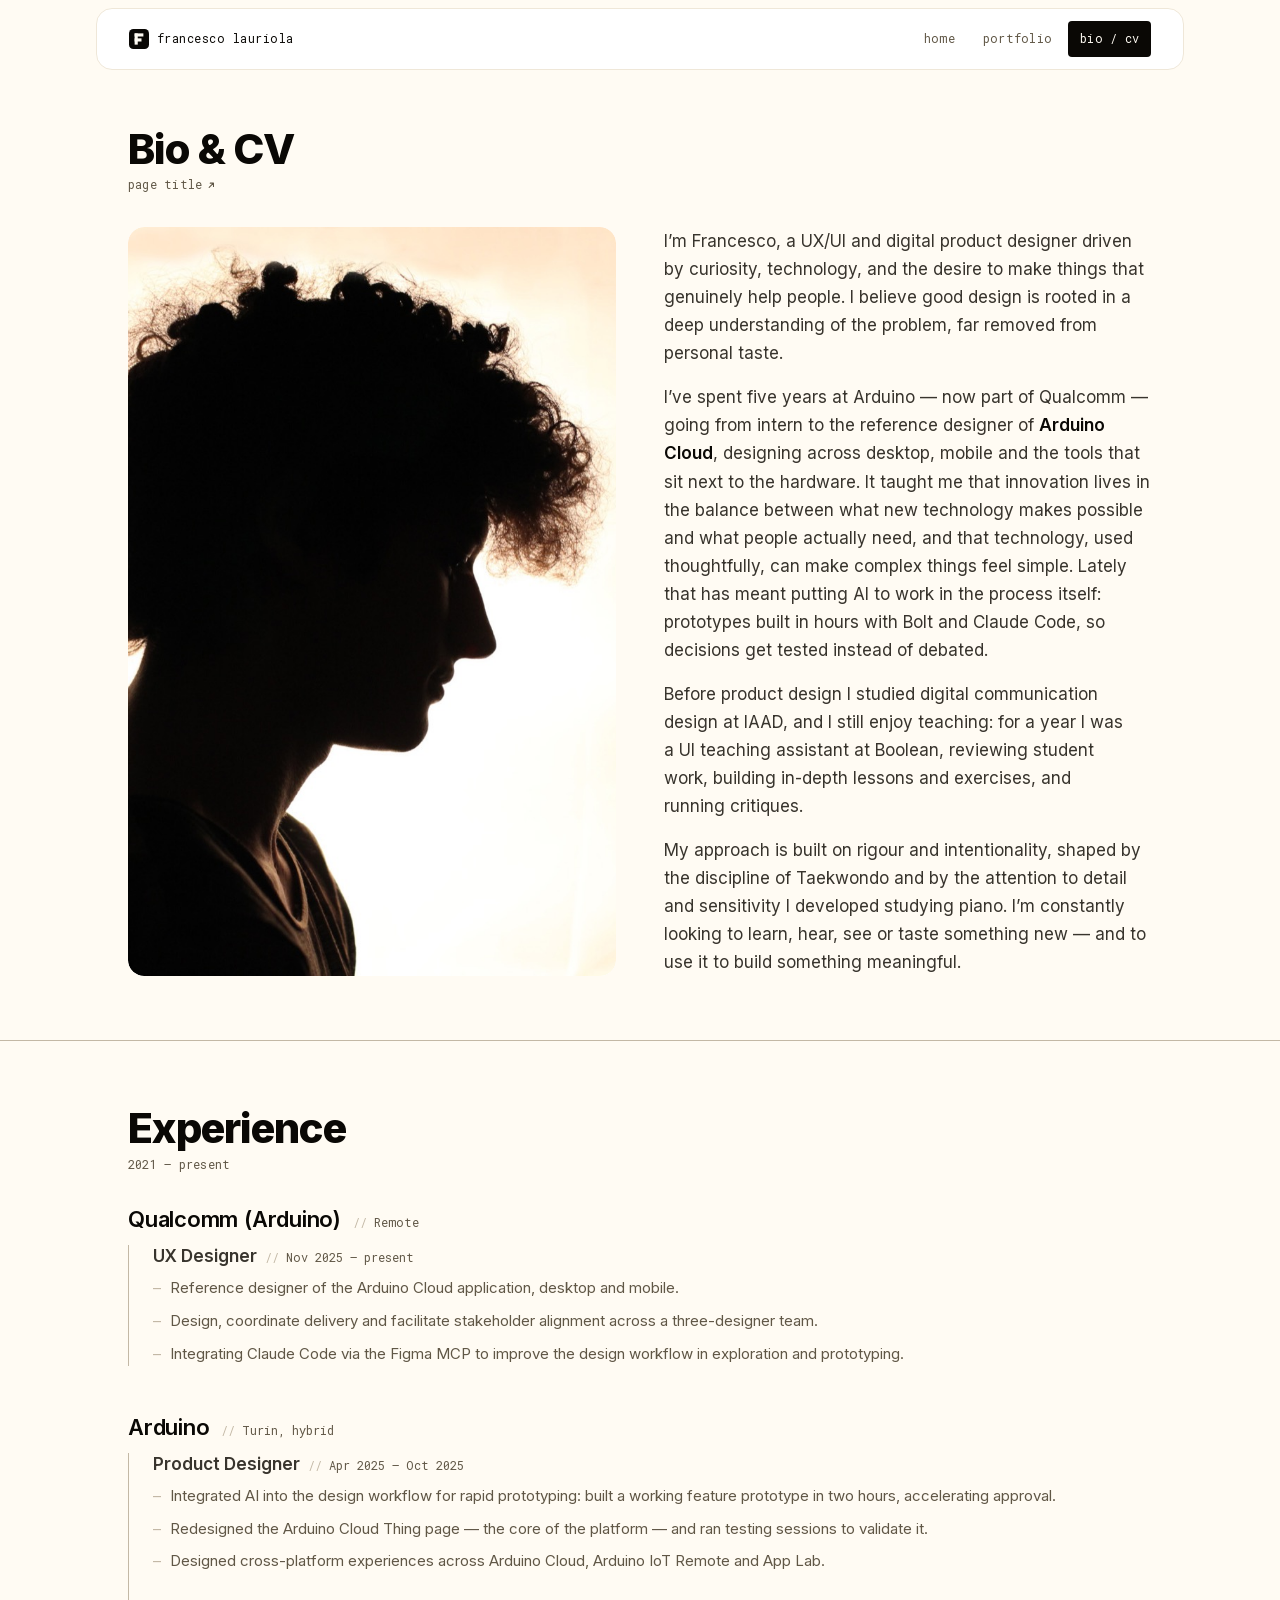
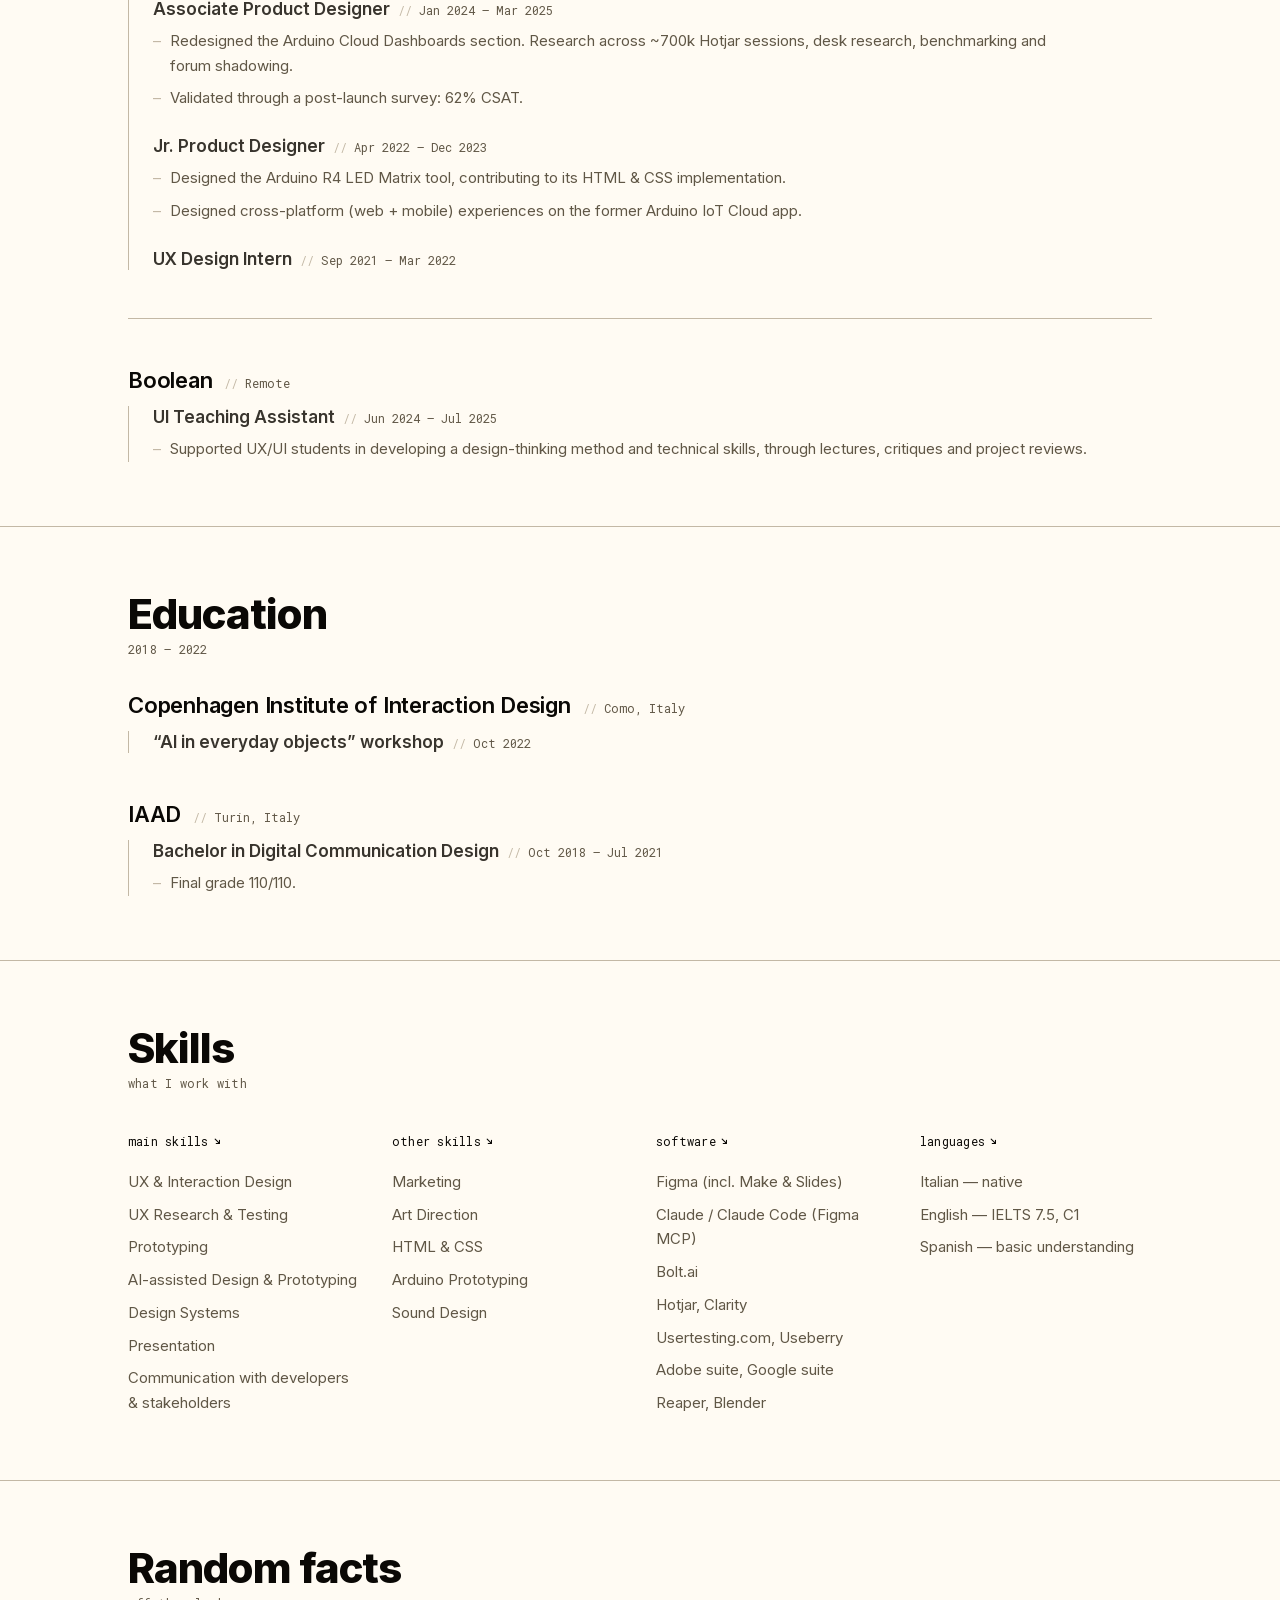
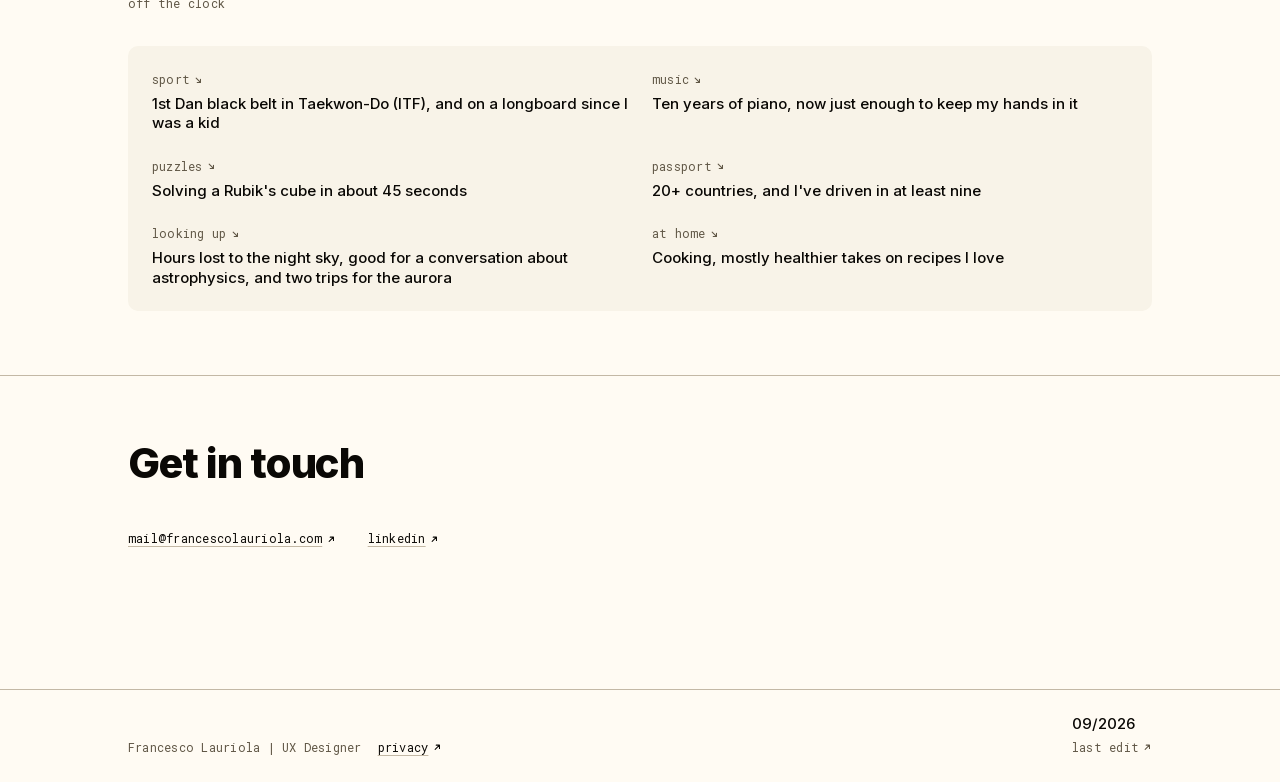
==== commit c220a2c1: "Rework the bio page: CV-style experience blocks and a new bio Experience and Education now follow th" ====
--- a/bio.html
+++ b/bio.html
@@ -5,7 +5,7 @@
 <meta name="viewport" content="width=device-width, initial-scale=1">
 
 <title>Bio &amp; CV — Francesco Lauriola</title>
-<meta name="description" content="Francesco Lauriola — UX Designer in Turin. Five years at Arduino, now Qualcomm, leading design for Arduino Cloud. Experience, education, skills and downloadable CV.">
+<meta name="description" content="Francesco Lauriola — UX Designer. Five years at Arduino, now Qualcomm, leading design for Arduino Cloud.">
 <link rel="canonical" href="https://francescolauriola.com/bio">
 
 <meta property="og:type" content="profile">
@@ -68,7 +68,7 @@
   <section class="section" style="padding-top:0;border-top:0">
     <div class="container split split--even">
 
-      <figure class="portrait">
+      <figure class="portrait portrait--fill">
         <img src="assets/img/portrait.jpg" width="1600" height="1067"
              alt="Backlit profile portrait of Francesco Lauriola in silhouette against a warm amber background.">
       </figure>
@@ -77,22 +77,30 @@
            this is the one place on the site that should sound like you. -->
       <div class="prose">
         <p>
-          I'm Francesco, a UX designer based in Turin. I've spent five years at Arduino — now part of Qualcomm — going from intern to the reference designer
-          of <strong>Arduino Cloud</strong>, designing across desktop, mobile and the tools
-          that sit next to the hardware.
+          I’m Francesco, a UX/UI and digital product designer driven by curiosity, technology,
+          and the desire to make things that genuinely help people. I believe good design is
+          rooted in a deep understanding of the problem, far removed from personal taste.
         </p>
         <p>
-          I like complex ecosystems: products where hardware, software and a community of makers
-          meet, and where a small design team has to make choices that scale. Lately that has
-          meant bringing AI into the workflow — prototypes built in hours with Bolt and Claude
-          Code, so decisions get tested instead of debated.
+          I’ve spent five years at Arduino — now part of Qualcomm — going from intern to the
+          reference designer of <strong>Arduino Cloud</strong>, designing across desktop, mobile
+          and the tools that sit next to the hardware. It taught me that innovation lives in the
+          balance between what new technology makes possible and what people actually need, and
+          that technology, used thoughtfully, can make complex things feel simple. Lately that
+          has meant putting AI to work in the process itself: prototypes built in hours with
+          Bolt and Claude Code, so decisions get tested instead of debated.
         </p>
         <p>
           Before product design I studied digital communication design at IAAD, and I still
           enjoy teaching: for a year I was a UI teaching assistant at Boolean, reviewing student
-          work and running critiques.
+          work, building in-depth lessons and exercises, and running critiques.
         </p>
-
+        <p>
+          My approach is built on rigour and intentionality, shaped by the discipline of
+          Taekwondo and by the attention to detail and sensitivity I developed studying piano.
+          I’m constantly looking to learn, hear, see or taste something new — and to use it to
+          build something meaningful.
+        </p>
         <!-- CV DOWNLOAD — commented out, not deleted: the PDF is not in this repository.
              Drop a copy you are happy to publish at
              assets/docs/Francesco-Lauriola-CV-2026.pdf and uncomment this block.
@@ -111,7 +119,11 @@
        Everything down to verbatim:end is HISTORY: job titles as they were held,
        employers, dates and places. The sync helper skips this block, so a
        change to the current role or city in site.config.js can never rewrite the
-       past. Edit it by hand, or not at all. -->
+       past. Edit it by hand, or not at all.
+
+       Grouped by organisation, following the 2026 CV: one organisation line,
+       then every role held there hanging off a single hairline. -->
+
   <!-- Experience -------------------------------------------------------- -->
   <section class="section">
     <div class="container reveal">
@@ -125,74 +137,93 @@
         </div>
       </div>
 
-      <article class="cv-entry">
-        <div class="cv-entry__when">Nov 2025 — present<br>Remote</div>
-        <div>
-          <h3 class="h3">UX/UI Designer</h3>
-          <p class="small">Qualcomm (Arduino)</p>
-          <ul class="cv-entry__list">
-            <li>Reference designer of the Arduino Cloud application, desktop and mobile.</li>
-            <li>Design, coordinate delivery and facilitate stakeholder alignment across a three-designer team.</li>
-            <li>Integrating Claude Code via the Figma MCP to improve the design workflow in exploration and prototyping.</li>
-          </ul>
-        </div>
-      </article>
-
-      <article class="cv-entry">
-        <div class="cv-entry__when">Apr 2025 — Oct 2025<br>Turin, hybrid</div>
-        <div>
-          <h3 class="h3">Product Designer</h3>
-          <p class="small">Arduino</p>
-          <ul class="cv-entry__list">
-            <li>Integrated AI into the design workflow for rapid prototyping: built a working feature prototype in two hours, accelerating approval.</li>
-            <li>Redesigned the Arduino Cloud Thing page — the core of the platform — and ran testing sessions to validate it.</li>
-            <li>Designed cross-platform experiences across Arduino Cloud, Arduino IoT Remote and App Lab.</li>
-          </ul>
-        </div>
-      </article>
-
-      <article class="cv-entry">
-        <div class="cv-entry__when">Jan 2024 — Mar 2025<br>Turin, hybrid</div>
-        <div>
-          <h3 class="h3">Associate Product Designer</h3>
-          <p class="small">Arduino</p>
-          <ul class="cv-entry__list">
-            <li>Redesigned the Arduino Cloud Dashboards section. Research across ~700k Hotjar sessions, desk research, benchmarking and forum shadowing.</li>
-            <li>Validated through a post-launch survey: 62% CSAT.</li>
-          </ul>
-        </div>
-      </article>
-
-      <article class="cv-entry">
-        <div class="cv-entry__when">Apr 2022 — Dec 2023<br>Turin, hybrid</div>
-        <div>
-          <h3 class="h3">Jr. Product Designer</h3>
-          <p class="small">Arduino</p>
-          <ul class="cv-entry__list">
-            <li>Designed the Arduino R4 LED Matrix tool, contributing to its HTML &amp; CSS implementation.</li>
-            <li>Designed cross-platform (web + mobile) experiences on the former Arduino IoT Cloud app.</li>
-          </ul>
-        </div>
-      </article>
-
-      <article class="cv-entry">
-        <div class="cv-entry__when">Sep 2021 — Mar 2022<br>Turin, hybrid</div>
-        <div>
-          <h3 class="h3">UX Design Intern</h3>
-          <p class="small">Arduino</p>
-        </div>
-      </article>
-
-      <article class="cv-entry">
-        <div class="cv-entry__when">Jun 2024 — Jul 2025<br>Remote</div>
-        <div>
-          <h3 class="h3">UI Teaching Assistant</h3>
-          <p class="small">Boolean</p>
-          <ul class="cv-entry__list">
-            <li>Supported UX/UI students in developing a design-thinking method and technical skills, through lectures, critiques and project reviews.</li>
-          </ul>
-        </div>
-      </article>
+      <section class="cv-org">
+        <header class="cv-org__head">
+          <h3 class="cv-org__name">Qualcomm (Arduino)</h3>
+          <span class="cv-org__where">Remote</span>
+        </header>
+        <div class="cv-org__roles">
+          <article>
+            <div class="cv-role__head">
+              <h4 class="cv-role__title">UX Designer</h4>
+              <span class="cv-role__when">Nov 2025 — present</span>
+            </div>
+            <ul class="cv-role__list">
+              <li>Reference designer of the Arduino Cloud application, desktop and mobile.</li>
+              <li>Design, coordinate delivery and facilitate stakeholder alignment across a three-designer team.</li>
+              <li>Integrating Claude Code via the Figma MCP to improve the design workflow in exploration and prototyping.</li>
+            </ul>
+          </article>
+        </div>
+      </section>
+
+      <section class="cv-org">
+        <header class="cv-org__head">
+          <h3 class="cv-org__name">Arduino</h3>
+          <span class="cv-org__where">Turin, hybrid</span>
+        </header>
+        <div class="cv-org__roles">
+          <article>
+            <div class="cv-role__head">
+              <h4 class="cv-role__title">Product Designer</h4>
+              <span class="cv-role__when">Apr 2025 — Oct 2025</span>
+            </div>
+            <ul class="cv-role__list">
+              <li>Integrated AI into the design workflow for rapid prototyping: built a working feature prototype in two hours, accelerating approval.</li>
+              <li>Redesigned the Arduino Cloud Thing page — the core of the platform — and ran testing sessions to validate it.</li>
+              <li>Designed cross-platform experiences across Arduino Cloud, Arduino IoT Remote and App Lab.</li>
+            </ul>
+          </article>
+          <article>
+            <div class="cv-role__head">
+              <h4 class="cv-role__title">Associate Product Designer</h4>
+              <span class="cv-role__when">Jan 2024 — Mar 2025</span>
+            </div>
+            <ul class="cv-role__list">
+              <li>Redesigned the Arduino Cloud Dashboards section. Research across ~700k Hotjar sessions, desk research, benchmarking and forum shadowing.</li>
+              <li>Validated through a post-launch survey: 62% CSAT.</li>
+            </ul>
+          </article>
+          <article>
+            <div class="cv-role__head">
+              <h4 class="cv-role__title">Jr. Product Designer</h4>
+              <span class="cv-role__when">Apr 2022 — Dec 2023</span>
+            </div>
+            <ul class="cv-role__list">
+              <li>Designed the Arduino R4 LED Matrix tool, contributing to its HTML &amp; CSS implementation.</li>
+              <li>Designed cross-platform (web + mobile) experiences on the former Arduino IoT Cloud app.</li>
+            </ul>
+          </article>
+          <article>
+            <div class="cv-role__head">
+              <h4 class="cv-role__title">UX Design Intern</h4>
+              <span class="cv-role__when">Sep 2021 — Mar 2022</span>
+            </div>
+          </article>
+        </div>
+      </section>
+
+      <!-- data-rule-before draws the one horizontal rule in this section.
+           Boolean is not simply the next employer: it is teaching rather than
+           product work, and it ran in parallel with the Arduino years rather
+           than after them. -->
+      <section class="cv-org" data-rule-before>
+        <header class="cv-org__head">
+          <h3 class="cv-org__name">Boolean</h3>
+          <span class="cv-org__where">Remote</span>
+        </header>
+        <div class="cv-org__roles">
+          <article>
+            <div class="cv-role__head">
+              <h4 class="cv-role__title">UI Teaching Assistant</h4>
+              <span class="cv-role__when">Jun 2024 — Jul 2025</span>
+            </div>
+            <ul class="cv-role__list">
+              <li>Supported UX/UI students in developing a design-thinking method and technical skills, through lectures, critiques and project reviews.</li>
+            </ul>
+          </article>
+        </div>
+      </section>
 
     </div>
   </section>
@@ -210,21 +241,38 @@
         </div>
       </div>
 
-      <article class="cv-entry">
-        <div class="cv-entry__when">Oct 2022<br>Como, Italy</div>
-        <div>
-          <h3 class="h3">"AI in everyday objects" workshop</h3>
-          <p class="small">Copenhagen Institute of Interaction Design (CIID)</p>
-        </div>
-      </article>
-
-      <article class="cv-entry">
-        <div class="cv-entry__when">Oct 2018 — Jul 2021<br>Turin, Italy</div>
-        <div>
-          <h3 class="h3">Bachelor in Digital Communication Design</h3>
-          <p class="small">IAAD — final grade 110/110</p>
-        </div>
-      </article>
+      <section class="cv-org">
+        <header class="cv-org__head">
+          <h3 class="cv-org__name">Copenhagen Institute of Interaction Design</h3>
+          <span class="cv-org__where">Como, Italy</span>
+        </header>
+        <div class="cv-org__roles">
+          <article>
+            <div class="cv-role__head">
+              <h4 class="cv-role__title">“AI in everyday objects” workshop</h4>
+              <span class="cv-role__when">Oct 2022</span>
+            </div>
+          </article>
+        </div>
+      </section>
+
+      <section class="cv-org">
+        <header class="cv-org__head">
+          <h3 class="cv-org__name">IAAD</h3>
+          <span class="cv-org__where">Turin, Italy</span>
+        </header>
+        <div class="cv-org__roles">
+          <article>
+            <div class="cv-role__head">
+              <h4 class="cv-role__title">Bachelor in Digital Communication Design</h4>
+              <span class="cv-role__when">Oct 2018 — Jul 2021</span>
+            </div>
+            <ul class="cv-role__list">
+              <li>Final grade 110/110.</li>
+            </ul>
+          </article>
+        </div>
+      </section>
 
     </div>
   </section>
@@ -292,6 +340,63 @@
     </div>
   </section>
 
+  <!-- Random facts ------------------------------------------------------ -->
+  <!-- The facts chip from the home page, reused: flat surface, one mono
+       label per fact. No new CSS — .facts and .meta already do all of it. -->
+  <section class="section">
+    <div class="container reveal">
+
+      <div class="section-head">
+        <div class="meta meta--reverse">
+          <span class="mono meta__label">
+            off the clock <!-- <svg class="arrow" aria-hidden="true"><use href="#arrow"/></svg> -->
+          </span>
+          <h2 class="h2">Random facts</h2>
+        </div>
+      </div>
+
+      <div class="facts">
+        <div class="meta">
+          <span class="mono meta__label">
+            sport <svg class="arrow arrow--down" aria-hidden="true"><use href="#arrow"/></svg>
+          </span>
+          <span class="meta__value">1st Dan black belt in Taekwon-Do (ITF), and on a longboard since I was a kid</span>
+        </div>
+        <div class="meta">
+          <span class="mono meta__label">
+            music <svg class="arrow arrow--down" aria-hidden="true"><use href="#arrow"/></svg>
+          </span>
+          <span class="meta__value">Ten years of piano, now just enough to keep my hands in it</span>
+        </div>
+        <div class="meta">
+          <span class="mono meta__label">
+            puzzles <svg class="arrow arrow--down" aria-hidden="true"><use href="#arrow"/></svg>
+          </span>
+          <span class="meta__value">Solving a Rubik's cube in about 45 seconds</span>
+        </div>
+        <div class="meta">
+          <span class="mono meta__label">
+            passport <svg class="arrow arrow--down" aria-hidden="true"><use href="#arrow"/></svg>
+          </span>
+          <span class="meta__value">20+ countries, and I've driven in at least nine</span>
+        </div>
+        <div class="meta">
+          <span class="mono meta__label">
+            looking up <svg class="arrow arrow--down" aria-hidden="true"><use href="#arrow"/></svg>
+          </span>
+          <span class="meta__value">Hours lost to the night sky, good for a conversation about astrophysics, and two trips for the aurora</span>
+        </div>
+        <div class="meta">
+          <span class="mono meta__label">
+            at home <svg class="arrow arrow--down" aria-hidden="true"><use href="#arrow"/></svg>
+          </span>
+          <span class="meta__value">Cooking, mostly healthier takes on recipes I love</span>
+        </div>
+      </div>
+
+    </div>
+  </section>
+
   <!-- Contact ----------------------------------------------------------- -->
   <section class="section">
     <div class="container reveal">
--- a/assets/css/site.css
+++ b/assets/css/site.css
@@ -636,6 +636,15 @@
 
 @media (min-width: 56rem) {
   .portrait img { aspect-ratio: 3 / 2; }
+
+  /* --fill: the photo takes the full height of its column instead of a fixed
+     ratio, so the text beside it sets the height and the two halves end level.
+     Width is untouched — the column still comes from .split. The crop does the
+     work: object-fit stays `cover`, so the frame changes and the subject never
+     stretches. Two columns only; below 56rem the split stacks and there is no
+     column height to fill, so the 4/3 ratio above still governs. */
+  .portrait--fill { align-self: stretch; }
+  .portrait--fill img { height: 100%; aspect-ratio: auto; }
 }
 
 
@@ -877,29 +886,92 @@
 .other__name { font-size: var(--step-small); font-weight: 500; color: var(--text-strong); }
 
 
-/* --- 7.12 CV blocks ------------------------------------------------------ */
-
-.cv-entry {
-  display: grid;
-  grid-template-columns: 1fr;
-  gap: var(--sp-2);
-  padding-block: var(--sp-5);
-  border-bottom: var(--hairline);
-}
-.cv-entry:first-of-type { border-top: var(--hairline); }
-
-.cv-entry__when { font-family: var(--font-mono); font-size: var(--step-mono); color: var(--text-muted); }
-
-.cv-entry__list { display: flex; flex-direction: column; gap: var(--sp-2); margin-top: var(--sp-3); }
-
-.cv-entry__list li {
+/* --- 7.12 CV blocks ------------------------------------------------------
+   Grouped by organisation, following the 2026 CV: an organisation line
+   (name + `// place`), then every role held there hanging off a single
+   hairline, dates on the role line.
+
+       Arduino            // Turin, hybrid
+       │ Product Designer // Apr 2025 — Oct 2025
+       │ – bullet
+
+   No horizontal rule between organisations — the whitespace and the name do
+   that work. The one exception is a block marked [data-rule-before], which
+   says "different kind of experience", not merely "next employer". Boolean is
+   the only one today: teaching, not product work, and it ran in parallel with
+   the Arduino years rather than after them. Mark another block the same way
+   if a new entry earns it; the rule follows the marker, not the position.
+   ------------------------------------------------------------------------ */
+
+.cv-org { padding-block: var(--sp-6) 0; }
+.cv-org:first-of-type { padding-top: 0; }
+
+.cv-org[data-rule-before] {
+  border-top: var(--hairline);
+  margin-top: var(--sp-6);   /* same above as below, so the rule sits */
+  padding-top: var(--sp-6);  /* centred in the gap, not against the name */
+}
+
+.cv-org__head {
+  display: flex;
+  flex-wrap: wrap;
+  align-items: baseline;
+  gap: var(--sp-1) var(--sp-3);
+}
+
+.cv-org__name {
+  font-size: var(--step-h3);
+  font-weight: 600;
+  line-height: 1.2;
+  letter-spacing: -0.01em;
+  color: var(--text-strong);
+}
+
+/* `//` is decoration, not content: it is drawn, so screen readers and
+   copy-paste get the plain place name. */
+.cv-org__where,
+.cv-role__when {
+  font-family: var(--font-mono);
+  font-size: var(--step-mono);
+  color: var(--text-muted);
+}
+.cv-org__where::before,
+.cv-role__when::before { content: '// '; color: var(--border); }
+
+/* every role at one organisation hangs off a single hairline */
+.cv-org__roles {
+  display: flex;
+  flex-direction: column;
+  gap: var(--sp-4);
+  margin-top: var(--sp-3);
+  padding-left: var(--sp-4);
+  border-left: var(--hairline);
+}
+
+.cv-role__head {
+  display: flex;
+  flex-wrap: wrap;
+  align-items: baseline;
+  gap: var(--sp-1) var(--sp-2);
+}
+
+.cv-role__title {
+  font-size: var(--step-body);
+  font-weight: 600;
+  line-height: 1.3;
+  color: var(--text);
+}
+
+.cv-role__list { display: flex; flex-direction: column; gap: var(--sp-2); margin-top: var(--sp-2); }
+
+.cv-role__list li {
   position: relative;
   padding-left: 1.1em;
   font-size: var(--step-small);
   color: var(--text-muted);
   text-wrap: pretty;
 }
-.cv-entry__list li::before {
+.cv-role__list li::before {
   content: '–';
   position: absolute;
   left: 0;
@@ -907,8 +979,12 @@
 }
 
 @media (min-width: 40rem) {
-  .cv-entry { grid-template-columns: minmax(9rem, 14rem) 1fr; gap: var(--sp-3) var(--sp-6); }
-}
+  .cv-org { padding-block: var(--sp-7) 0; }
+  .cv-org:first-of-type { padding-top: 0; }
+  .cv-org[data-rule-before] { margin-top: var(--sp-7); padding-top: var(--sp-7); }
+  .cv-org__roles { gap: var(--sp-5); padding-left: var(--sp-5); }
+}
+
 
 .skill-cols {
   display: grid;
@@ -1056,7 +1132,7 @@
   .site-header, .site-footer, .skip-link, .btn, .portrait, .selbox__handle { display: none; }
   body { background: #fff; color: #000; font-size: 10.5pt; }
   .section { padding-block: 0.6cm; border: 0; }
-  .cv-entry { break-inside: avoid; grid-template-columns: 4cm 1fr; }
+  .cv-org, .cv-role__head + .cv-role__list { break-inside: avoid; }
   .display { font-size: 24pt; }
   .h2 { font-size: 14pt; }
   .selbox { outline: 0; padding: 0; font-size: 24pt; width: auto; white-space: normal; }
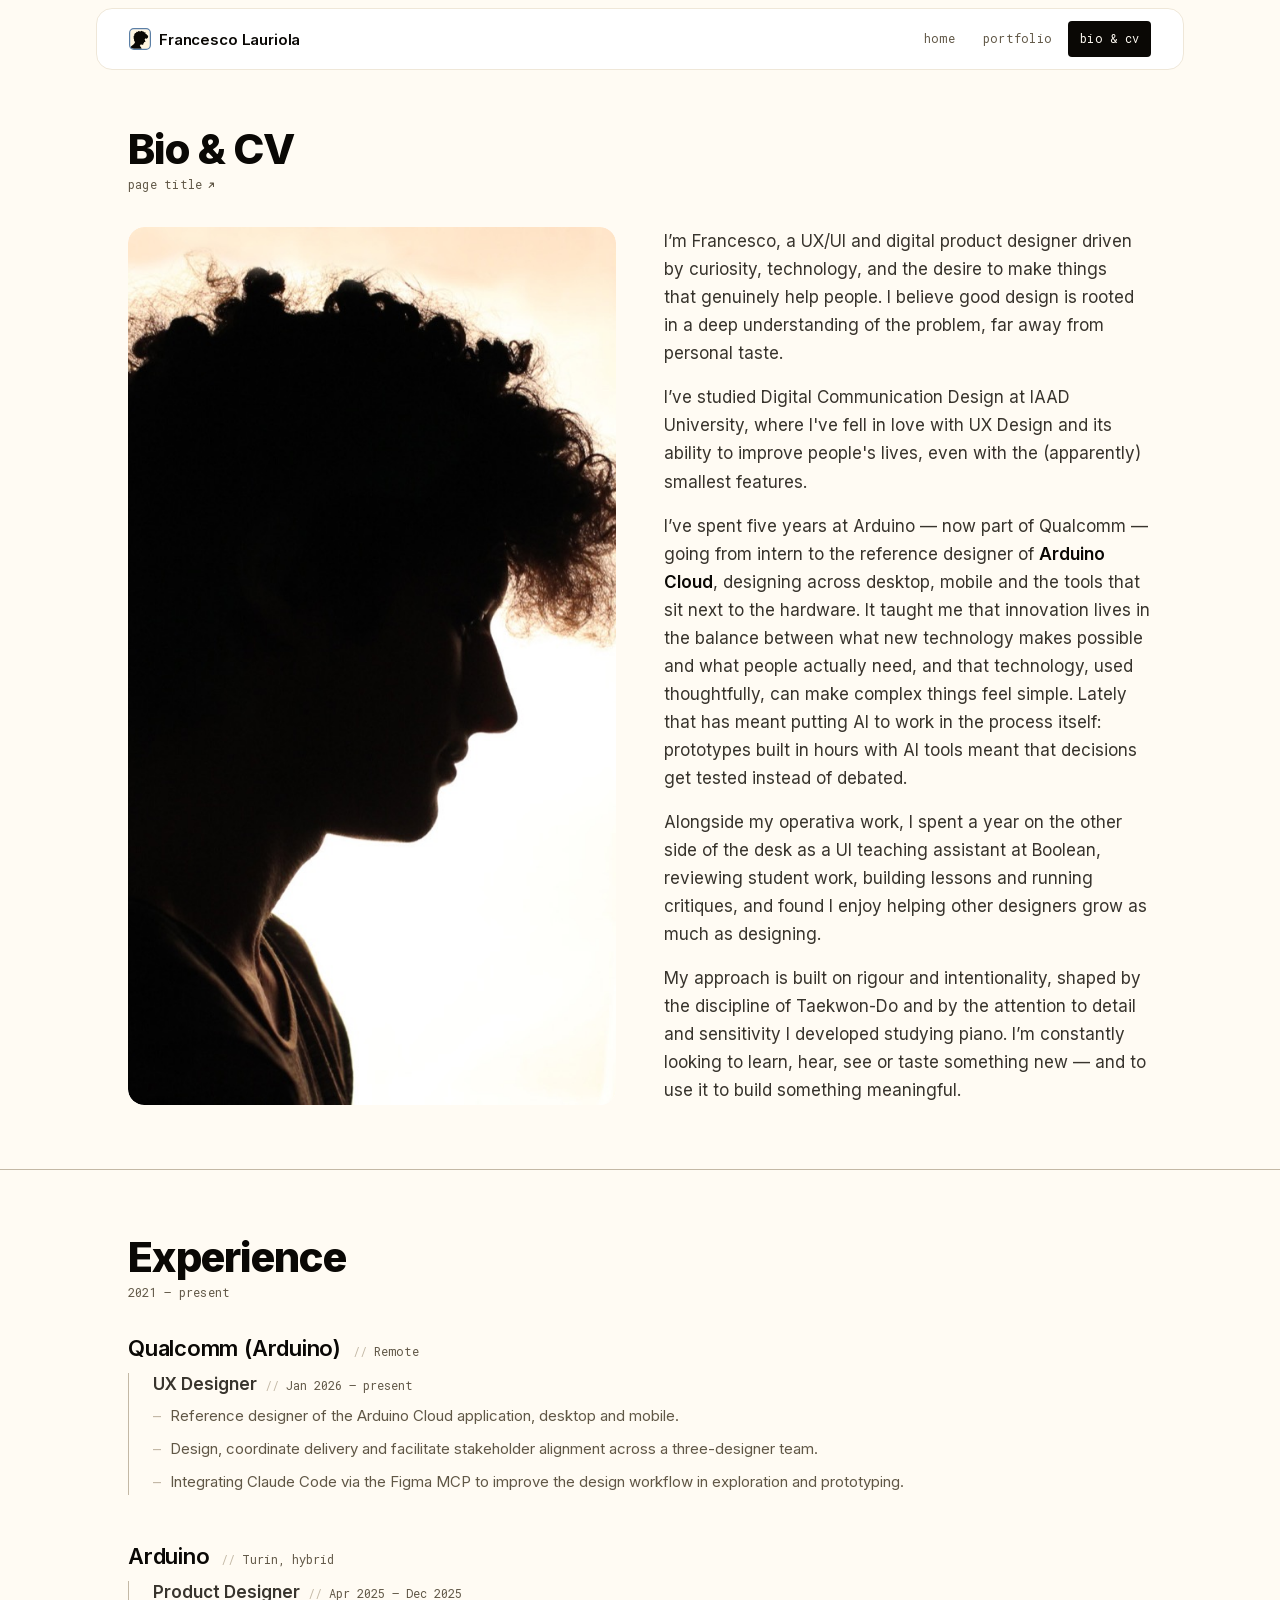
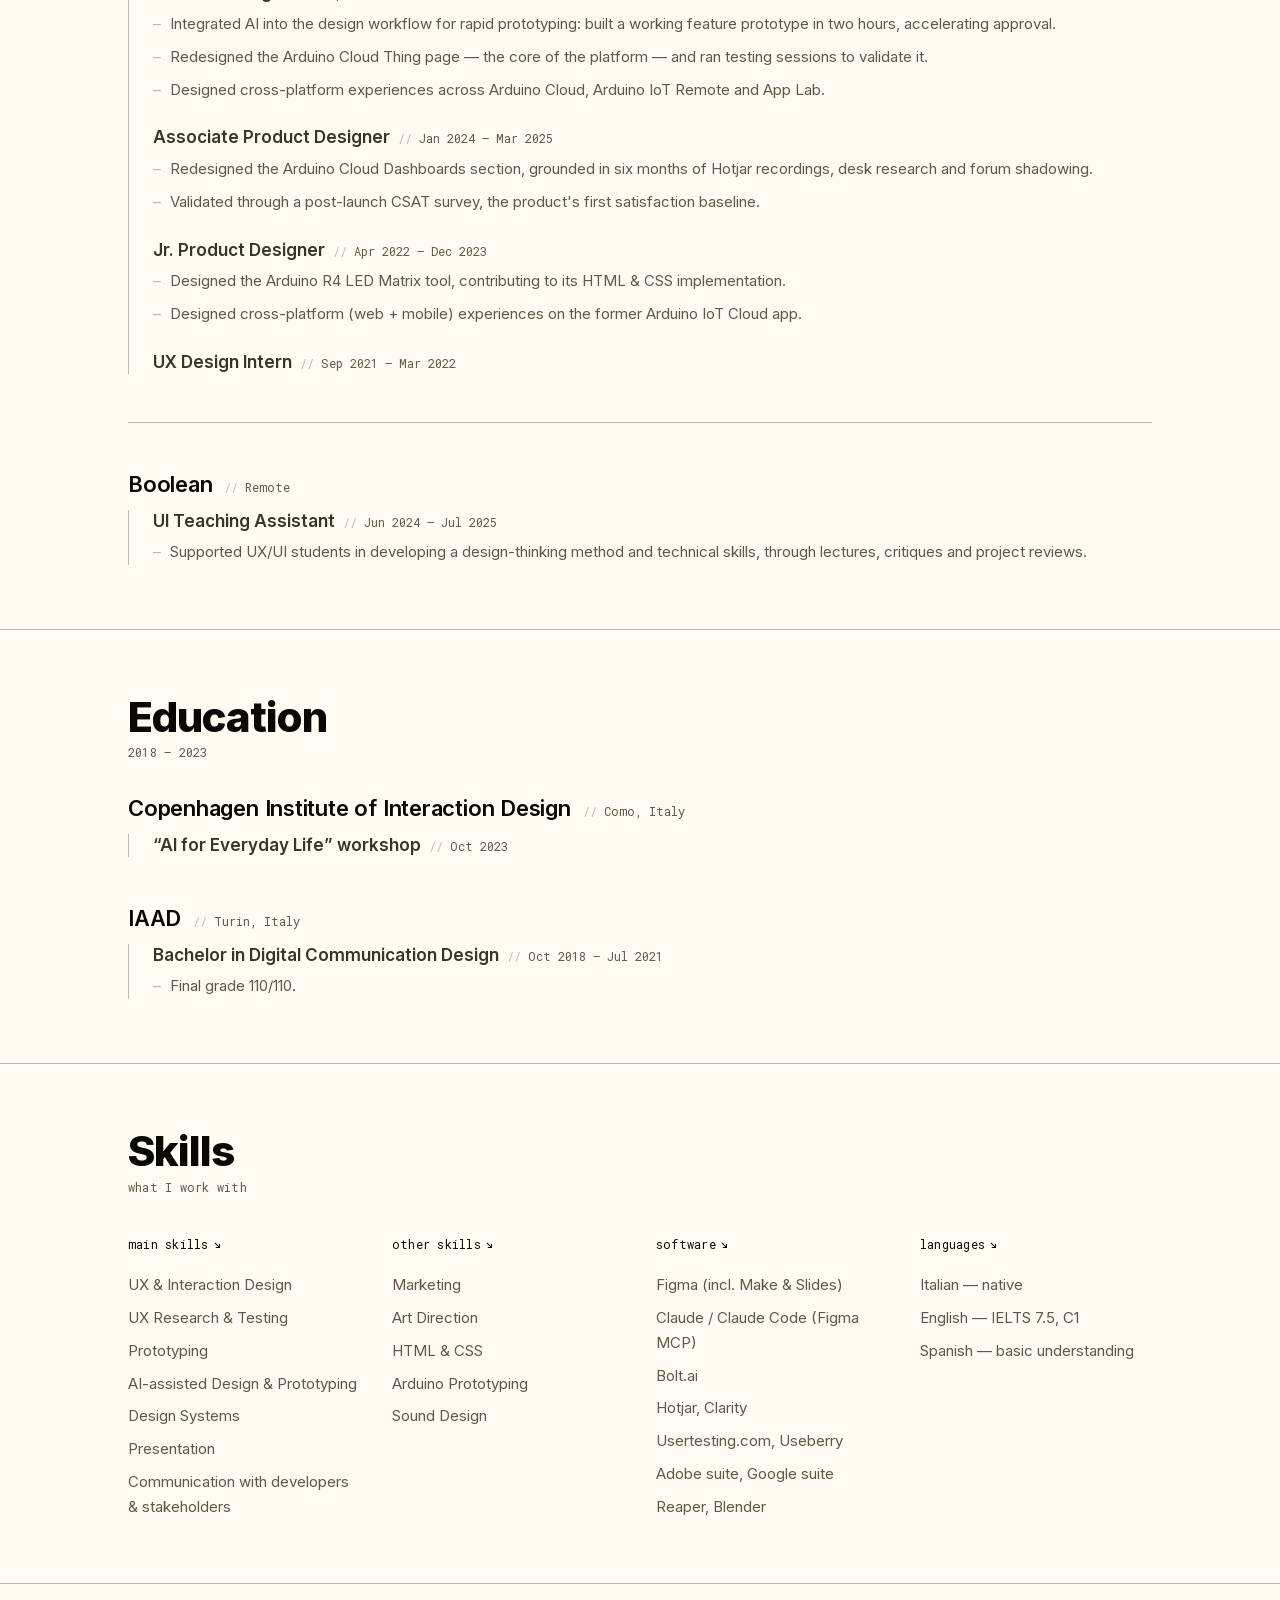
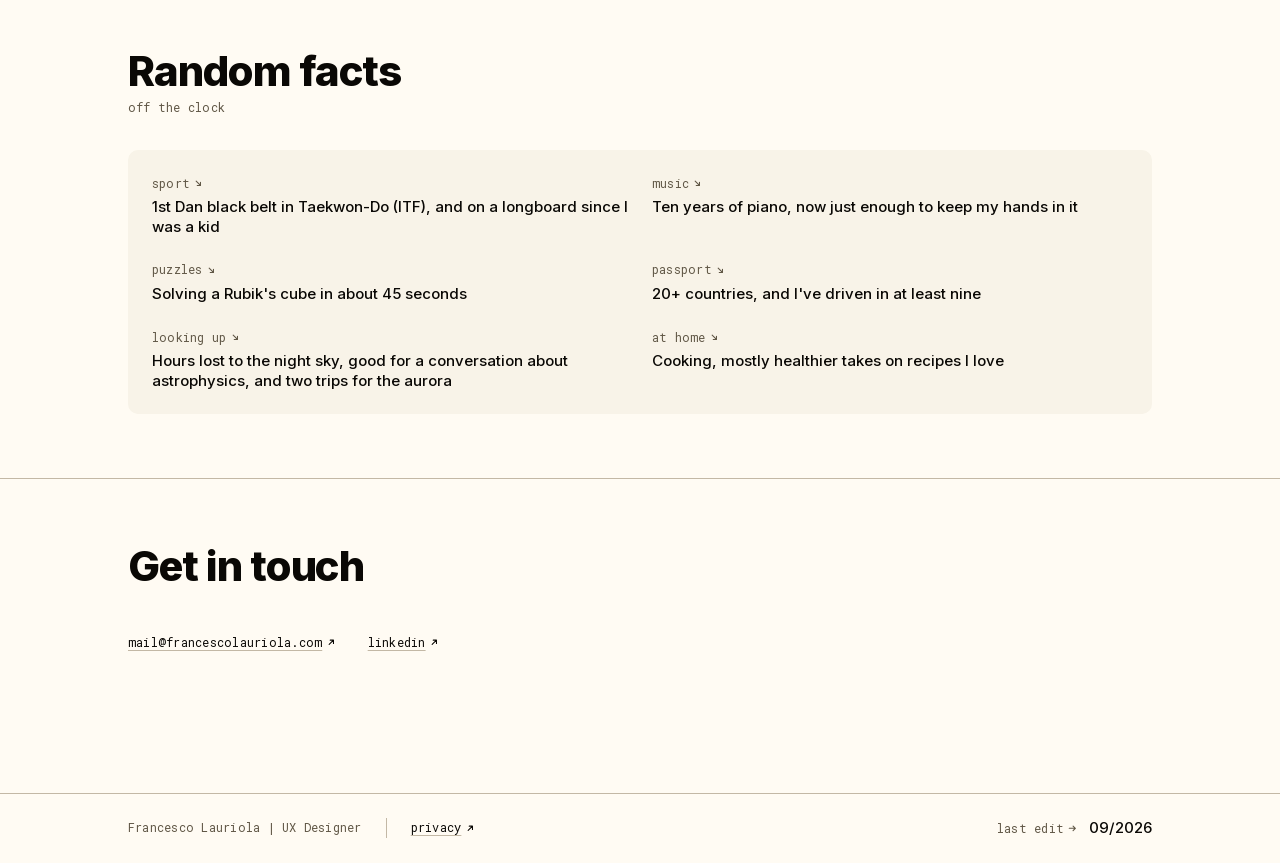
==== commit 08b0bf69: "Personal site" ====
--- a/bio.html
+++ b/bio.html
@@ -19,6 +19,7 @@
 
 <link rel="icon" href="favicon.svg" type="image/svg+xml">
 <link rel="preload" href="assets/fonts/inter-latin.woff2" as="font" type="font/woff2" crossorigin>
+<link rel="preload" href="assets/fonts/robotomono-latin.woff2" as="font" type="font/woff2" crossorigin>
 <link rel="stylesheet" href="assets/css/site.css">
 
 <!-- shared header + footer, defined once in assets/js/components.js.
@@ -47,7 +48,7 @@
   <nav class="nav nav--fallback" aria-label="Main">
     <a class="nav__link" data-page="home"      href="/">home</a>
     <a class="nav__link" data-page="portfolio" href="/portfolio">portfolio</a>
-    <a class="nav__link" data-page="bio"       href="/bio">bio / cv</a>
+    <a class="nav__link" data-page="bio"       href="/bio">bio &amp; cv</a>
   </nav>
 </noscript>
 
@@ -79,7 +80,11 @@
         <p>
           I’m Francesco, a UX/UI and digital product designer driven by curiosity, technology,
           and the desire to make things that genuinely help people. I believe good design is
-          rooted in a deep understanding of the problem, far removed from personal taste.
+          rooted in a deep understanding of the problem, far away from personal taste.
+        </p>
+        <p>
+          I’ve studied Digital Communication Design at IAAD University, where I've fell in love with UX Design
+          and its ability to improve people's lives, even with the (apparently) smallest features.
         </p>
         <p>
           I’ve spent five years at Arduino — now part of Qualcomm — going from intern to the
@@ -88,16 +93,16 @@
           balance between what new technology makes possible and what people actually need, and
           that technology, used thoughtfully, can make complex things feel simple. Lately that
           has meant putting AI to work in the process itself: prototypes built in hours with
-          Bolt and Claude Code, so decisions get tested instead of debated.
+          AI tools meant that decisions get tested instead of debated.
         </p>
         <p>
-          Before product design I studied digital communication design at IAAD, and I still
-          enjoy teaching: for a year I was a UI teaching assistant at Boolean, reviewing student
-          work, building in-depth lessons and exercises, and running critiques.
+          Alongside my operativa work, I spent a year on the other side of the desk as a UI teaching assistant at Boolean,
+          reviewing student work, building lessons and running critiques, and found I enjoy
+          helping other designers grow as much as designing.
         </p>
         <p>
           My approach is built on rigour and intentionality, shaped by the discipline of
-          Taekwondo and by the attention to detail and sensitivity I developed studying piano.
+          Taekwon-Do and by the attention to detail and sensitivity I developed studying piano.
           I’m constantly looking to learn, hear, see or taste something new — and to use it to
           build something meaningful.
         </p>
@@ -146,7 +151,7 @@
           <article>
             <div class="cv-role__head">
               <h4 class="cv-role__title">UX Designer</h4>
-              <span class="cv-role__when">Nov 2025 — present</span>
+              <span class="cv-role__when">Jan 2026 — present</span>
             </div>
             <ul class="cv-role__list">
               <li>Reference designer of the Arduino Cloud application, desktop and mobile.</li>
@@ -166,7 +171,7 @@
           <article>
             <div class="cv-role__head">
               <h4 class="cv-role__title">Product Designer</h4>
-              <span class="cv-role__when">Apr 2025 — Oct 2025</span>
+              <span class="cv-role__when">Apr 2025 — Dec 2025</span>
             </div>
             <ul class="cv-role__list">
               <li>Integrated AI into the design workflow for rapid prototyping: built a working feature prototype in two hours, accelerating approval.</li>
@@ -180,8 +185,8 @@
               <span class="cv-role__when">Jan 2024 — Mar 2025</span>
             </div>
             <ul class="cv-role__list">
-              <li>Redesigned the Arduino Cloud Dashboards section. Research across ~700k Hotjar sessions, desk research, benchmarking and forum shadowing.</li>
-              <li>Validated through a post-launch survey: 62% CSAT.</li>
+              <li>Redesigned the Arduino Cloud Dashboards section, grounded in six months of Hotjar recordings, desk research and forum shadowing.</li>
+              <li>Validated through a post-launch CSAT survey, the product's first satisfaction baseline.</li>
             </ul>
           </article>
           <article>
@@ -235,7 +240,7 @@
       <div class="section-head">
         <div class="meta meta--reverse">
           <span class="mono meta__label">
-            2018 – 2022 <!-- <svg class="arrow" aria-hidden="true"><use href="#arrow"/></svg> -->
+            2018 – 2023 <!-- <svg class="arrow" aria-hidden="true"><use href="#arrow"/></svg> -->
           </span>
           <h2 class="h2">Education</h2>
         </div>
@@ -249,8 +254,8 @@
         <div class="cv-org__roles">
           <article>
             <div class="cv-role__head">
-              <h4 class="cv-role__title">“AI in everyday objects” workshop</h4>
-              <span class="cv-role__when">Oct 2022</span>
+              <h4 class="cv-role__title">“AI for Everyday Life” workshop</h4>
+              <span class="cv-role__when">Oct 2023</span>
             </div>
           </article>
         </div>
@@ -342,8 +347,9 @@
 
   <!-- Random facts ------------------------------------------------------ -->
   <!-- The facts chip from the home page, reused: flat surface, one mono
-       label per fact. No new CSS — .facts and .meta already do all of it. -->
-  <section class="section">
+       label per fact. No new CSS — .facts and .meta already do all of it.
+       id: the home page's "more random facts" link lands here. -->
+  <section class="section" id="random-facts">
     <div class="container reveal">
 
       <div class="section-head">
--- a/assets/css/site.css
+++ b/assets/css/site.css
@@ -92,6 +92,8 @@
   --warm-900: #120E0A;   /* dark background, gradient start */
   --white:      #FFFFFF;
   --select-500: #5B7FA6;
+  --red-700:    #B42318;   /* errors on light — 5.9:1 on warm-100, 6.6:1 on white */
+  --red-300:    #F28B82;   /* errors on dark  — 7.5:1 on warm-850, 5.2:1 on warm-800 */
 
   /* --- semantic: the only colour tokens components may use --- */
   /*   --bg:          linear-gradient(153deg, #FFF9EE 0%, #FFF 100%), #FFF; */
@@ -104,11 +106,18 @@
   --text:        var(--warm-800);   /* 11.2:1 on --bg */
   --text-strong: var(--warm-950);
   --select:      var(--select-500); /* 3.8:1 — UI affordances only, never small text */
+  --error:       var(--red-700);    /* a wrong input: its border and its message */
   --on-strong:   var(--warm-50);
   --sel-handle:  var(--white);      /* Figma's handles are white in both themes */
 
   --hairline:    1px solid var(--border);
   --shadow-lift: 0 2px 4px rgb(10 8 5 / 5%), 0 16px 40px -16px rgb(10 8 5 / 16%);
+
+  /* the band that sweeps a loading skeleton (7.23). It moves toward the text
+     in both themes: a shade here — a lighter sheen had no headroom on the
+     light ground, warm-100 to white is barely any contrast — and a sheen in
+     the dark theme, where lighter already means toward the text. */
+  --shimmer:     color-mix(in srgb, var(--warm-950) 8%, transparent);
 
   /* --- cursor: assets/cursor.svg, 29×33, tip at (5,2) --- */
   --cursor: url('../cursor.svg') 5 2, auto;
@@ -151,7 +160,8 @@
    :not([data-theme="light"]) matches everyone — dark becomes the default.
 
    What changes: background, surfaces, hairline, the three text levels,
-   on-strong (buttons and the brand mark invert), and the shadow.
+   on-strong (buttons and the brand mark invert), the shadow, the loading
+   shimmer, and the error red.
    What stays: --select (the brand blue reads 4.8:1 on warm-950) and
    --sel-handle (Figma's handles are white in dark mode too). */
 
@@ -167,6 +177,8 @@
   --text-strong: var(--warm-50);
   --on-strong:   var(--warm-950);   /* cream buttons, dark text */
   --shadow-lift: 0 2px 4px rgb(0 0 0 / 45%), 0 16px 40px -16px rgb(0 0 0 / 65%);
+  --shimmer:     color-mix(in srgb, var(--warm-800) 70%, transparent);
+  --error:       var(--red-300);
 }
 
 @media (prefers-color-scheme: dark) {
@@ -182,6 +194,8 @@
     --text-strong: var(--warm-50);
     --on-strong:   var(--warm-950);
     --shadow-lift: 0 2px 4px rgb(0 0 0 / 45%), 0 16px 40px -16px rgb(0 0 0 / 65%);
+    --shimmer:     color-mix(in srgb, var(--warm-800) 70%, transparent);
+    --error:       var(--red-300);
   }
 }
 
@@ -485,8 +499,10 @@
   border: solid 1px var(--border-subtle);
 
   /* The bar follows the grid: same max-width as .container, and centred by the
-     auto margins — without them a max-width block just stays at the left. */
-  max-width: var(--container);
+     auto margins — without them a max-width block just stays at the left.
+     The min() keeps at least 8px from each page edge (same as `top`) once the
+     viewport is narrower than the container. */
+  max-width: min(var(--container), 100% - 16px);
   margin-inline: auto;
   /*background: color-mix(in srgb, var(--bg) 88%, transparent);
   backdrop-filter: blur(10px);
@@ -510,18 +526,22 @@
   display: inline-flex;
   align-items: center;
   gap: var(--sp-2);
-  font-family: var(--font-mono);
-  font-size: var(--step-mono);
-  letter-spacing: 0.04em;
+  font-family: var(--font-sans);
+  font-size: var(--step-small);
+  font-weight: 600;
+  letter-spacing: -0.01em;
   text-decoration: none;
   color: var(--text-strong);
   white-space: nowrap;
 }
 
-.brand__mark { width: 20px; height: 20px; flex: none; }
-
-/* Name only where there is room; the mark carries the brand on phones */
-.brand__name { display: none; }
+.brand__mark { width: 22px; height: 22px; flex: none; }
+
+/* The full name where there is room, the initials on phones.
+   Nudged 1px down: the portrait's weight sits low, so a geometrically
+   centred name reads high next to it. */
+.brand__name { position: relative; top: 1px; }
+.brand__full { display: none; }
 
 .nav { display: flex; align-items: center; gap: 2px; }
 
@@ -568,11 +588,178 @@
 
 @media (min-width: 40rem) {
   .site-header__inner { min-height: 3.75rem; gap: var(--sp-4); }
-  .brand__name { display: inline; }
+  .brand__full { display: inline; }
+  .brand__initials { display: none; }
   .nav { gap: var(--sp-1); }
   .nav__link { padding: var(--sp-2) var(--sp-3); }
 }
 
+/* --- 7.4c Brand dock, home only -------------------------------------------
+   On the home the brand is not in the bar to begin with: the page's own name
+   and portrait are. components.js adds .has-name once the <h1> has scrolled
+   completely under the bar, .has-mark once the portrait has.
+
+   Both rise in from the bar's bottom edge — the edge the originals just
+   slipped under — so they read as the same objects arriving, not as new ones
+   fading in. The bar clips them on the way.
+
+   The name comes first, flush left, with no slot kept for the mark. When the
+   mark arrives its slot opens, pushing the name right, and 0.075s later
+   the mark rises into it. Leaving mirrors it with the same lag: the mark
+   drops, then the slot closes. The delays below are what order those steps; each
+   state carries the delays of the transition INTO it.
+
+   Before anything arrives, .brand__label — "brand mark ↘", a meta label like
+   the facts' — keeps the bar from looking empty and points down at the
+   originals. The arriving name pushes it out through the top of the bar: the
+   value takes the place of its label. */
+
+/* The case-study header (§ 7.4d) moves the same way, so it shares these. */
+.site-header--dock,
+.site-header--case {
+  --dock-rise: 2.75rem;                      /* centre of the bar → below its bottom edge */
+  --dock-scale: 1.3;
+  --dock-scale-mark: 2;                      /* the mark comes from the large portrait: more to shed */
+  --dock-ease: cubic-bezier(0.2, 0.8, 0.2, 1);
+  overflow: hidden;
+  overflow: clip;                            /* clip, where supported, makes no scroll container */
+}
+
+/* They also start a little oversized and settle to size as they rise, as if
+   shrinking from the page's scale into the bar's. Both scale from their
+   left edge, so each stays put against whatever is on its left. */
+.site-header--dock .brand__name,
+.site-header--dock .brand__mark {
+  opacity: 0;
+  transform: translateY(var(--dock-rise)) scale(var(--dock-scale));
+}
+.site-header--dock .brand__name,
+.site-header--dock .brand__mark { transform-origin: left center; }
+.site-header--dock .brand__mark { transform: translateY(var(--dock-rise)) scale(var(--dock-scale-mark)); }
+
+.site-header--dock .brand__name {
+  transition: opacity 0.25s ease, transform 0.5s var(--dock-ease);
+}
+
+/* The mark's slot: a negative margin that swallows the mark and the gap, so
+   the name sits flush left. The mark keeps its 22px throughout — animating
+   its width instead squashed the image while the slot opened. */
+.site-header--dock .brand__mark {
+  margin-right: calc(-22px - var(--sp-2));
+  transition: margin-right 0.35s var(--dock-ease) 0.075s, opacity 0.2s ease, transform 0.4s var(--dock-ease);
+}
+
+/* Out of flow, so it takes no width or gap from the brand. */
+.site-header--dock .brand { position: relative; }
+.brand__label {
+  position: absolute;
+  left: 0;
+  top: 50%;
+  translate: 0 -50%;
+  pointer-events: none;
+  transition: opacity 0.25s ease 0.1s, transform 0.45s var(--dock-ease) 0.1s;
+}
+.site-header--dock.has-name .brand__label,
+.site-header--dock .brand:focus-visible .brand__label {
+  opacity: 0;
+  transform: translateY(calc(var(--dock-rise) * -1));
+  transition-delay: 0s;
+}
+/* Below ~360px "brand mark" would run under the nav: it shortens to "brand". */
+@media (max-width: 22.4rem) {
+  .brand__label-more { display: none; }
+}
+
+/* Nothing on show yet: no invisible link to click. Still reachable by Tab —
+   and focusing it brings the whole brand in, see below. */
+.site-header--dock:not(.has-name):not(.has-mark) .brand { pointer-events: none; }
+
+.site-header--dock.has-name .brand__name,
+.site-header--dock.has-mark .brand__mark,
+.site-header--dock .brand:focus-visible .brand__name,
+.site-header--dock .brand:focus-visible .brand__mark {
+  opacity: 1;
+  transform: none;
+}
+
+.site-header--dock.has-mark .brand__mark,
+.site-header--dock .brand:focus-visible .brand__mark {
+  margin-right: 0;
+  transition-delay: 0s, 0.075s, 0.075s;      /* slot, opacity, transform */
+}
+
+
+/* --- 7.4d Case title, case studies only -----------------------------------
+   Inside a case study the nav marks nothing — you are on none of its pages.
+   Instead the bar names the project: once the <h1> has scrolled completely
+   under it, components.js adds .has-title, the name folds to "FL" and the
+   title rises in after it — "FL — AI for everyday life".
+
+   The fold: the letters after each initial sit in a .brand__fold, an
+   inline grid whose one column goes from 1fr (its text's width) to 0fr. The
+   bar clips them as they shrink, so they read as retracting into the
+   initials. Phones show "FL" anyway (§ 7.4), so there only the title moves.
+
+   The title rises from the bar's bottom edge, like the brand on the home: it
+   is the <h1> that just slipped under it. Order, both ways: the name makes
+   room, then the title enters; the title leaves, then the name unfolds. As in
+   § 7.4c, each state carries the delays of the transition into it.
+
+   Its type is the brand's, one step quieter: same sans and size, regular
+   weight, muted. A heading's tone, so it can't pass for one of the mono nav
+   links on the right — and it is plain text, not a link.
+
+   Phones skip it: at 375px the nav leaves the title about 27px, which is
+   "N…". It appears from 40rem, where the full name does (§ 7.4). */
+
+.site-header__lead {
+  display: flex;
+  align-items: center;
+  gap: var(--sp-2);
+  min-width: 0;                              /* lets a long title shrink, not the nav */
+}
+
+.brand__fold {
+  display: inline-grid;
+  grid-template-columns: 1fr;
+  transition: grid-template-columns 0.4s var(--dock-ease) 0.15s, opacity 0.25s ease 0.15s;
+}
+.brand__fold > span { min-width: 0; overflow: hidden; }
+
+.site-header--case.has-title .brand__fold {
+  grid-template-columns: 0fr;
+  opacity: 0;
+  transition-delay: 0s;
+}
+
+.case-title {
+  display: none;
+  gap: var(--sp-2);
+  min-width: 0;
+  position: relative;
+  top: 1px;                                  /* the same optical nudge as .brand__name */
+  font-family: var(--font-sans);
+  font-size: var(--step-small);
+  font-weight: 400;
+  letter-spacing: -0.01em;
+  color: var(--text-muted);
+  white-space: nowrap;
+  opacity: 0;
+  transform: translateY(var(--dock-rise)) scale(var(--dock-scale));
+  transform-origin: left center;
+  transition: opacity 0.25s ease, transform 0.5s var(--dock-ease);
+}
+.case-title__text { min-width: 0; overflow: hidden; text-overflow: ellipsis; }
+
+.site-header--case.has-title .case-title {
+  opacity: 1;
+  transform: none;
+  transition-delay: 0.15s;
+}
+
+@media (min-width: 40rem) {
+  .case-title { display: flex; }
+}
 
 /* --- 7.5 Hero ------------------------------------------------------------ */
 
@@ -729,6 +916,15 @@
 
 @media (min-width: 40rem) {
   .projects { grid-template-columns: repeat(auto-fit, minmax(min(100%, 20rem), 1fr)); gap: var(--sp-6); }
+}
+
+/* Home: four cards in one row on wide screens, 2×2 below that — never the
+   3 + 1 orphan the auto-fit grid above would leave. */
+@media (min-width: 40rem) {
+  .projects--four { grid-template-columns: repeat(2, 1fr); }
+}
+@media (min-width: 64rem) {
+  .projects--four { grid-template-columns: repeat(4, 1fr); }
 }
 
 .project-card {
@@ -787,6 +983,29 @@
   aspect-ratio: 16 / 10;
   object-fit: cover;
 }
+
+/* The same cover put inline by covers.js, so a shake can move its parts.
+   Same box as the <img> it stands in for. isolation: the exports' blend modes
+   must mix with the cover itself, not with the card behind it. */
+.project-card__cover > svg {
+  width: 100%;
+  aspect-ratio: 16 / 10;
+  isolation: isolate;
+}
+
+/* "wanna see a magic trick?" under the projects heading, iPhone only (covers.js).
+   A mono label that happens to be a button: no chrome, same muted ink, the
+   arrow pointing down at the covers that will do the trick. */
+.trick {
+  padding: var(--sp-1) 0;      /* a taller tap target, same look */
+  border: 0;
+  background: none;
+  font-family: var(--font-mono);
+  transition: opacity 0.4s ease;
+}
+.trick[hidden] { display: none; }   /* the author display would otherwise beat the hidden attribute */
+.trick:disabled { color: var(--text-muted); }
+.trick.is-done { opacity: 0; }
 
 /* Placeholder for a cover that has not been exported yet. Styled as a title
    card in the same language as the real covers, so it reads as intended.
@@ -858,7 +1077,7 @@
 .project-card__foot .out, .site-footer .out { min-height: 0; }
 
 
-/* --- 7.11 Other work list ------------------------------------------------ */
+/* --- 7.11 Earlier work list ---------------------------------------------- */
 
 .other {
   display: grid;
@@ -892,7 +1111,7 @@
    hairline, dates on the role line.
 
        Arduino            // Turin, hybrid
-       │ Product Designer // Apr 2025 — Oct 2025
+       │ Product Designer // Apr 2025 — Dec 2025
        │ – bullet
 
    No horizontal rule between organisations — the whitespace and the name do
@@ -1076,10 +1295,26 @@
   .site-footer__inner {
     flex-direction: row;
     flex-wrap: wrap;
-    align-items: flex-end;
+    align-items: center;
     justify-content: space-between;
     gap: var(--sp-3) var(--sp-5);
   }
+
+  /* privacy is a destination, not part of the credit: a hairline and air
+     keep it from reading as the tail of "UX Designer" */
+  .site-footer__left { align-items: center; gap: var(--sp-2) var(--sp-5); }
+  .site-footer__left .out {
+    padding-left: var(--sp-5);
+    border-left: var(--hairline);
+  }
+
+  /* last edit sits beside its date, so the arrow turns to point across at it */
+  .site-footer .meta {
+    flex-direction: row;
+    align-items: baseline;
+    gap: var(--sp-3);
+  }
+  .site-footer .meta__label .arrow { transform: rotate(45deg); }
 }
 
 
@@ -1185,9 +1420,12 @@
 
 .figure-grid { display: grid; grid-template-columns: 1fr; gap: var(--sp-4); }
 @media (min-width: 40rem) { .figure-grid { grid-template-columns: 1fr 1fr; gap: var(--sp-5); } }
+/* three portrait clips in a row — tall phone videos would be twice as tall in two columns */
+@media (min-width: 40rem) { .figure-grid--3 { grid-template-columns: repeat(3, 1fr); } }
 
 /* portrait phone videos: keep their ratio, never autoplay, load on demand */
 .video { aspect-ratio: 9 / 16; object-fit: cover; background: var(--surface-alt); }
+.video--wide { aspect-ratio: 16 / 9; }   /* a landscape clip, cropped from a phone video */
 
 .bullets { display: flex; flex-direction: column; gap: var(--sp-2); margin-top: var(--sp-3); }
 .bullets li { position: relative; padding-left: 1.1em; text-wrap: pretty; }
@@ -1283,7 +1521,7 @@
   white-space: nowrap;
 }
 
-@media print { .grip, .icon-btn { display: none; } }
+@media print { .grip, .icon-btn, .lb-zoom { display: none; } }
 
 
 /* --- 7.19 Easter-egg mode --------------------------------------------------
@@ -1431,69 +1669,55 @@
 }
 
 
-/* --- 7.21 Polaroid wall ---------------------------------------------------
-   The CIID slides tell their story with instant photos scattered across the
-   canvas: white border, a handwritten caption, every one tilted a little.
-   Here they keep the tilt and the caption, but sit on a grid — a scatter
-   that overlaps cannot survive a 375px phone, and the tilt alone carries
-   the feeling.
-
-   ┌──────────────────────────────────────────────────────────────────────┐
-   │  TO RE-TILT A PHOTO, EDIT ITS --rot IN THE HTML, not this file:       │
-   │      <figure class="polaroid" style="--rot:-2.5deg">                  │
-   │  Small numbers only. Past about 4deg the grid starts to look untidy   │
-   │  rather than casual, and the corners eat into the neighbour.          │
-   └──────────────────────────────────────────────────────────────────────┘ */
-
-.wall {
+/* --- 7.21 Small-photo masonry --------------------------------------------
+   The CIID page has many photos, all small exports of mixed shapes. They use
+   the same .figure cards as every other case study; only the layout around
+   them differs. A grid lined them up in rows, so a short photo left a hole
+   under it; columns stack each card straight under the one above, and the
+   space between any two cards is the same --gap both ways.
+   - two columns even on a phone, since one per row would upscale 200px
+     exports to mush and make the page endless;
+   - the order runs down the first column, then the second. */
+
+.figure-masonry {
+  --gap: var(--sp-4);
+  columns: 2;
+  column-gap: var(--gap);
+  margin-bottom: calc(-1 * var(--gap));   /* cancel the last card's margin */
+}
+.figure-masonry > .figure {
+  break-inside: avoid;
+  margin-bottom: var(--gap);
+}
+/* only bites where the page sets an aspect-ratio to even out the columns */
+.figure-masonry img { object-fit: cover; }
+
+/* The six AI tools on the Outcome slide, across the full container. All
+   the same shape, so columns buy nothing and would scramble the reading
+   order; a grid with the same --gap looks identical and keeps it. The
+   exports are only 240px wide: six in a row on desktop keeps each card near
+   that size instead of upscaling it — three wide would blow them up 1.6×. */
+.figure-masonry--tools {
   display: grid;
   grid-template-columns: 1fr 1fr;
-  gap: var(--sp-4);
-  align-items: start;
-  padding-inline: var(--sp-2);   /* room for the tilted corners */
-}
-
-/* The six AI tools scattered around the Outcome slide. They are supporting
-   evidence, not hero images, and the exports are only 240px wide — the cap
-   keeps each card near its natural size instead of upscaling it to mush. */
-.wall--tools { gap: var(--sp-3); }
-@media (min-width: 40rem) {
-  .wall--tools { grid-template-columns: repeat(3, 1fr); max-width: 48rem; }
-}
-
-/* one photo on its own, at the size of the column it is given */
-.wall--single { grid-template-columns: 1fr; }
-
-.polaroid {
-  margin: 0;
-  padding: var(--sp-2);
-  background: var(--surface-alt);
-  border-radius: var(--radius-sm);
-  rotate: var(--rot, 0deg);
-
-  /* a hairline ring plus one tight drop — the same pair as .shots__item, so
-     tilted cards that touch never pool their shadows into a smudge */
-  box-shadow: 0 0 0 1px rgb(10 8 5 / 8%), 0 8px 18px -10px rgb(10 8 5 / 32%);
-}
-
-.polaroid img {
-  display: block;
-  width: 100%;
-  border-radius: 2px;
-  background: var(--surface);   /* the frame while the photo loads */
-}
-
-.polaroid__caption {
-  display: block;
-  padding-top: var(--sp-2);
-  text-align: center;
-  text-wrap: balance;
-}
-
-/* the deck's pencilled asides — "the office ↗", 'some of the "objects" ↗' */
-.wall__note { display: block; margin-top: var(--sp-3); }
-.wall__note--end   { text-align: right; }
-.wall__note--above { margin: var(--sp-6) 0 var(--sp-3); }
+  gap: var(--gap);
+  margin-bottom: 0;
+}
+.figure-masonry--tools > .figure { margin-bottom: 0; }
+@media (min-width: 40rem) { .figure-masonry--tools { grid-template-columns: repeat(3, 1fr); } }
+@media (min-width: 56rem) { .figure-masonry--tools { grid-template-columns: repeat(6, 1fr); } }
+
+/* The deck's pencilled asides — "the office ↗", 'some of the "objects" ↗'.
+   Flex like .meta__label: svg is display:block site-wide, so in a plain
+   block the arrow dropped onto a line of its own. */
+.figure-note {
+  display: flex;
+  align-items: center;
+  gap: 0.35em;
+  margin-top: var(--sp-3);
+}
+.figure-note--end   { justify-content: flex-end; }
+.figure-note--above { margin: var(--sp-6) 0 var(--sp-3); }
 
 /* --- 7.22 Numbered bullets ------------------------------------------------
    .bullets with a counter instead of the dash, for the interaction loop. */
@@ -1508,3 +1732,584 @@
   color: var(--text-muted);
   top: 0.25em;
 }
+
+
+/* --- 7.23 Lightbox --------------------------------------------------------
+   Case-study pages only; the behaviour is assets/js/lightbox.js. Click an
+   image — or the ⤢ badge on a video — and it opens larger on the page's own
+   ground, with a properties panel beside it: caption, type, pixel size, alt
+   text. The rows are the .meta pairs from the case-study heads, so the panel
+   reads like those — and like the right rail of the tool the site's whole
+   visual language comes from. No black scrim: the overlay IS the page.
+
+       ┌──────────────────────────────────────────────────┐
+       │                                               ✕  │  bar
+       │  ┌───────────────────────────┐  ┌─────────────┐  │
+       │  │                           │  │ properties  │  │
+       │  │          media            │  │ caption     │  │  stage
+       │  │                           │  │ type · size │  │
+       │  └───────────────────────────┘  │ alt text    │  │
+       │                                 └─────────────┘  │
+       │                ‹   03 / 12   ›                   │  rail
+       └──────────────────────────────────────────────────┘
+
+   Under 56rem the panel drops below the media. Chosen from six prototyped
+   variants, where it was D. */
+
+/* The trigger on the page. The frame on hover would be the sortable-block
+   language; a lighter touch is enough here, since the ⤢ badge says the rest. */
+@media (hover: hover) {
+  .lb-thumb { transition: opacity 0.18s ease; }
+  .lb-thumb:hover { opacity: 0.92; }
+}
+.lb-thumb:focus-visible { outline: 2px solid var(--select); outline-offset: 3px; }
+
+/* :where() keeps this at zero specificity: .figure needs a
+   positioning context for the badge, but .shots__item is already absolute
+   on wide screens, and a plain .lb-host here — later in the file, same
+   weight — would have pulled the three stacked windows back into the flow. */
+:where(.lb-host) { position: relative; }
+
+/* ⤢ — sits on the figure, so it works both for an image, which is clickable
+   whole, and a video, where it is the only way in.
+
+   A solid chip, deliberately NOT the frosted glass of .grip: this badge sits
+   on top of the media, and one of those is a 3 000px animated GIF. A
+   backdrop-filter has to re-blur whatever is under it every time that
+   changes — so hovering the GIF to open it made the browser blur a 5-megapixel
+   frame up to fifty times a second, and it kept going after the overlay
+   closed, with the pointer still resting there. */
+.lb-zoom {
+  position: absolute;
+  top: var(--sp-3);
+  right: var(--sp-3);
+  z-index: 2;
+  width: 32px;
+  height: 32px;
+  display: grid;
+  place-items: center;
+  padding: 0;
+  border: 0;
+  border-radius: var(--radius-sm);
+  background: var(--surface);
+  color: var(--text-muted);
+  opacity: 0;
+  transition: opacity 0.18s ease, color 0.18s ease;
+}
+.lb-zoom svg { width: 16px; height: 16px; fill: none; stroke: currentColor; stroke-width: 1.75; stroke-linecap: round; stroke-linejoin: round; }
+.lb-host:hover .lb-zoom, .lb-zoom:focus-visible { opacity: 1; }
+.lb-zoom:hover { color: var(--text-strong); }
+
+/* a finger gets no hover, so on a video the badge has to be there at rest */
+@media (hover: none) { .lb-host--video .lb-zoom { opacity: 0.9; } }
+
+/* The shell. <dialog> for the top layer, Esc and the focus trap. The dialog
+   fills the viewport and carries the page's own background; ::backdrop stays
+   transparent, since it does not reliably inherit custom properties. */
+.lb {
+  width: 100vw;
+  max-width: 100vw;
+  height: 100dvh;
+  max-height: 100dvh;
+  margin: 0;
+  padding: 0;
+  border: 0;
+  overflow: hidden;
+  background: var(--bg);
+  color: var(--text);
+}
+.lb::backdrop { background: transparent; }
+
+/* One row, exactly the dialog's height. With the default `auto` the row
+   grows to fit its content, .lb__inner's height:100% resolves against that,
+   and nothing is ever clipped. */
+.lb[open] {
+  display: grid;
+  grid-template-rows: minmax(0, 1fr);
+  animation: lb-in 0.22s ease both;
+}
+
+.lb__inner {
+  display: grid;
+  grid-template-rows: auto minmax(0, 1fr) auto;   /* bar / stage / rail */
+  height: 100%;
+  min-height: 0;
+  width: 100%;
+  padding: var(--sp-3) var(--gutter);
+  gap: var(--sp-3);
+}
+
+.lb__bar { display: flex; justify-content: flex-end; min-height: 36px; }
+
+.lb__stage {
+  position: relative;
+  display: grid;
+  place-items: center;
+  min-height: 0;
+}
+
+.lb__figure {
+  display: flex;
+  flex-direction: column;
+  align-items: center;
+  margin: 0;
+  max-width: 100%;
+  max-height: 100%;
+  min-height: 0;
+  animation: lb-swap 0.2s ease both;
+}
+
+.lb__frame {
+  position: relative;
+  display: flex;
+  min-height: 0;
+  max-width: 100%;
+  border-radius: var(--radius);
+}
+
+/* No ground, ring or shadow behind the media. Many exports are PNGs with
+   transparent margins: a white fill turned those margins into a card around
+   the picture, and a ring or a shadow drew the edge of the file rather than
+   the edge of the picture — the same card, outlined. The page shows through.
+
+   11rem is the chrome: bar, rail, the gaps and the padding. A percentage
+   max-height inside an auto-height flex column resolves to nothing, so the
+   cap is written against the viewport. */
+.lb__frame img,
+.lb__frame video {
+  display: block;
+  max-width: 100%;
+  max-height: calc(100dvh - 11rem);
+  width: auto;
+  height: auto;
+  object-fit: contain;
+  border-radius: inherit;
+  background: none;
+  transition: opacity 0.25s ease;
+}
+
+/* Loading. lightbox.js holds the frame at the picture's expected size and
+   marks it .is-loading: the --surface chip every flat block on the site
+   uses, with a soft --shimmer band passing over it. The picture fades in
+   when it lands.
+
+   The band is a pseudo-element moved with transform, and it starts and ends
+   each pass entirely OUTSIDE the box — 80% of the box wide, from -125% (its
+   right edge 20% short of the left side) to 150% (its left edge 20% past the
+   right). The restart happens where nobody can see it, and the easing's slow
+   start and finish fall off-screen too, so the visible part of the move is
+   always the smooth middle. A repeating gradient slid with
+   background-position, the first try, ended each pass halfway across and
+   snapped back. Under prefers-reduced-motion § 8 cuts the animation to one
+   instant, which parks the band off-screen: a still chip. */
+.lb__frame.is-loading {
+  overflow: hidden;
+  background: var(--surface);
+}
+.lb__frame.is-loading img { opacity: 0; }
+.lb__frame.is-loading::before {
+  content: '';
+  position: absolute;
+  inset: 0 auto 0 0;
+  width: 80%;
+  background: linear-gradient(100deg, transparent, var(--shimmer) 50%, transparent);
+  transform: translateX(-125%);
+  animation: lb-sweep 2.6s ease-in-out infinite;
+  pointer-events: none;
+}
+
+/* The properties panel */
+.lb__panel {
+  display: flex;
+  flex-direction: column;
+  gap: var(--sp-4);
+  align-self: center;
+  width: 100%;
+  max-height: 100%;
+  overflow-y: auto;
+  padding: var(--sp-4);
+  background: var(--surface);
+  border-radius: var(--radius);
+}
+
+.lb__panel-head {
+  padding-bottom: var(--sp-3);
+  border-bottom: var(--hairline);
+}
+
+/* every value in the same mono, alt text included — the panel is metadata,
+   not prose */
+.lb__panel .meta__value {
+  font-family: var(--font-mono);
+  font-size: var(--step-mono);
+  line-height: 1.5;
+}
+.lb__panel-row--alt .meta__value { text-wrap: pretty; }
+
+.lb__rail {
+  display: flex;
+  align-items: center;
+  justify-content: center;
+  gap: var(--sp-3);
+  min-height: 44px;
+}
+.lb__rail[hidden] { display: none; }   /* a lone item: the author display would beat the attribute */
+
+.lb__counter { white-space: nowrap; font-variant-numeric: tabular-nums; }
+
+/* .icon-btn, one size up for a 44px target */
+.lb__btn {
+  width: 44px;
+  height: 44px;
+  display: inline-grid;
+  place-items: center;
+  padding: 0;
+  border: 0;
+  border-radius: var(--radius-sm);
+  background: var(--surface);
+  color: var(--text-muted);
+  transition: color 0.18s ease, background-color 0.18s ease;
+}
+.lb__btn:hover { color: var(--text-strong); background: var(--surface-alt); }
+.lb__btn svg { width: 18px; height: 18px; fill: none; stroke: currentColor; stroke-width: 1.75; stroke-linecap: round; stroke-linejoin: round; }
+
+html.lb-open { overflow: hidden; }
+
+/* While the overlay is open the page underneath is fully covered, so stop
+   painting it. Without this the page's own copy of the LED Matrix GIF kept
+   animating behind the dialog, and the browser was decoding and drawing that
+   5-megapixel file twice — once hidden, once in the overlay. visibility, not
+   display: the layout stays put, so closing does not reflow the article or
+   lose the scroll position. lightbox.js removes .lb-open before it hands
+   focus back to the image, which a hidden element could not take. */
+html.lb-open body > :not(.lb) { visibility: hidden; }
+
+@keyframes lb-in    { from { opacity: 0; transform: translateY(8px); } to { opacity: 1; transform: none; } }
+@keyframes lb-swap  { from { opacity: 0; } to { opacity: 1; } }
+@keyframes lb-sweep { from { transform: translateX(-125%); } to { transform: translateX(150%); } }
+
+/* Wide: media left, panel in a 17rem right rail */
+@media (min-width: 56rem) {
+  .lb__stage {
+    grid-template-columns: minmax(0, 1fr) 17rem;
+    align-items: center;
+    gap: var(--sp-6);
+  }
+  .lb__figure { justify-self: center; }
+}
+
+/* Narrow: the panel drops below the media and the alt text stays. Its length
+   changes from one image to the next, so no fixed number can say how much
+   room the media has left. Instead the figure becomes a size container
+   filling whatever the grid row leaves it, and the media is capped at 100cqh
+   of that: the panel takes what it needs, the picture takes the rest. */
+@media (max-width: 55.999rem) {
+  .lb__stage {
+    grid-template-rows: minmax(0, 1fr) auto;
+    gap: var(--sp-3);
+  }
+  .lb__figure {
+    container-type: size;
+    align-self: stretch;
+    justify-self: stretch;
+    justify-content: center;
+    width: 100%;
+    height: 100%;
+  }
+  .lb__frame img,
+  .lb__frame video { max-height: 100cqh; }
+
+  /* caption, type and size share a line; the alt text takes the full width */
+  .lb__panel {
+    flex-direction: row;
+    flex-wrap: wrap;
+    gap: var(--sp-3) var(--sp-5);
+    max-height: 45dvh;     /* a very long alt scrolls rather than squeezing the picture to nothing */
+  }
+  .lb__panel-head,
+  .lb__panel-row--alt { flex-basis: 100%; }
+}
+
+@media (max-width: 40rem) {
+  .lb__inner { padding-inline: var(--sp-3); }
+}
+
+
+/* --- 7.24 Image placeholder -----------------------------------------------
+   Holds the place of a picture that has not been shot or exported yet, on a
+   case-study page. It says what goes there and the file to save it as — in
+   Italian, because it is a note to the author, never copy for the reader.
+   Same diagonal hatch as the cover placeholder (7.9), plus a dashed edge so
+   it cannot pass for a finished figure.
+
+   ┌──────────────────────────────────────────────────────────────────────┐
+   │  TO SWAP IN THE REAL IMAGE, replace the whole                         │
+   │      <div class="ph" …>…</div>                                         │
+   │  with an <img> (or <video>) carrying width, height and alt. Keep the  │
+   │  <figure> and its caption around it: the lightbox finds it by itself. │
+   │  A page that still holds a .ph is not ready to publish.               │
+   └──────────────────────────────────────────────────────────────────────┘
+
+   The box takes the ratio of the picture it stands for, from --ph-ratio in
+   the HTML, so the layout already sits the way it will with the real file.
+   A long note on a phone grows the box rather than spilling out of it. */
+
+.ph {
+  display: flex;
+  flex-direction: column;
+  justify-content: center;
+  gap: var(--sp-2);
+  aspect-ratio: var(--ph-ratio, 4 / 3);
+  padding: var(--sp-4);
+  border-radius: var(--radius);
+  outline: 1px dashed var(--border);
+  outline-offset: -1px;
+  background:
+    repeating-linear-gradient(
+      -45deg,
+      transparent 0 10px,
+      color-mix(in srgb, var(--border) 28%, transparent) 10px 11px
+    ),
+    var(--surface-alt);
+  color: var(--text-muted);
+  font-size: var(--step-small);
+  line-height: 1.5;
+  text-wrap: pretty;
+}
+
+.ph__tag  { color: var(--text-strong); }
+.ph__file { overflow-wrap: anywhere; }
+
+@media (min-width: 40rem) {
+  .ph { padding: var(--sp-5); }
+}
+
+
+/* --- 7.25 Status tag ------------------------------------------------------
+   A small solid chip for a project's status — "work in progress" — on the
+   case head, and shortened to "WIP" on the card's cover. Text only, no icon.
+   Square-ish corners, the grip's, rather than a full pill.
+   Block-level but only as wide as its text: under the title in a card's
+   flex column, under the subtitle on the case head. */
+
+.tag {
+  display: block;
+  width: fit-content;
+  padding: 0.3em 0.8em;
+  border-radius: var(--radius-sm);
+  background: var(--surface);
+  color: var(--text-strong);
+  line-height: 1.4;
+  white-space: nowrap;
+}
+
+/* On the case head it belongs to the subtitle, so the subtitle gives up most
+   of its gap to it and the tag takes that gap on to the meta chips. Where
+   :has() is missing the subtitle keeps its full gap — a little looser, never
+   broken. */
+/* On a card: "WIP" on the cover's top-left corner, opposite the grip, with
+   the full words in a tooltip on hover (screen readers get them from the
+   .sr-only span). Solid, not frosted — the covers animate under it, see
+   .lb-zoom. z-index 2 lifts it over the card's stretched link so it can be
+   hovered; like the grip, a click on it doesn't open the project. */
+.tag--cover {
+  position: absolute;
+  top: calc(var(--sp-3) + var(--sp-1));
+  left: calc(var(--sp-3) + var(--sp-1));
+  z-index: 2;
+  cursor: default;
+}
+.tag--cover::after {
+  content: attr(data-tooltip);
+  position: absolute;
+  top: calc(100% + var(--sp-1));
+  left: 0;
+  padding: 0.3em 0.6em;
+  border-radius: var(--radius-sm);
+  background: var(--text-strong);
+  color: var(--surface);
+  opacity: 0;
+  transform: translateY(-2px);
+  transition: opacity 0.15s ease, transform 0.15s ease;
+  pointer-events: none;
+}
+.tag--cover:hover::after { opacity: 1; transform: none; }
+
+.case-head__tag { margin-bottom: var(--sp-5); }
+.case-head__sub:has(+ .case-head__tag) { margin-bottom: var(--sp-3); }
+
+
+/* --- 7.26 Inline diagram --------------------------------------------------
+   A diagram drawn as inline SVG instead of exported as a picture, so it uses
+   the page's fonts and follows its theme: every colour here is a semantic
+   token, and the dark theme needs no rule of its own. The one exception is
+   the drawing of the board itself, which keeps the literal colours of its
+   cover — a black object is black in both themes.
+
+   Text sizes are in the drawing's own units. It is 360 wide, so on a phone
+   it shrinks only a little (11 → ~10px for the mono); the cap stops it from
+   growing past ~1.1× on wide screens, where the labels would start to shout.
+
+   Line weight carries meaning: a thick solid arrow is what a channel is for,
+   a thin dashed one the little that comes back the other way. */
+
+.diagram {
+  display: block;
+  width: 100%;
+  max-width: 25rem;
+  height: auto;
+  margin-inline: auto;
+}
+
+.diagram text {
+  font-family: var(--font-sans);
+  font-size: 13px;
+  fill: var(--text-strong);
+}
+
+.diagram .dg-title { font-size: 16px; font-weight: 600; letter-spacing: -0.01em; }
+.diagram .dg-head  { font-weight: 600; }
+.diagram .dg-value { font-weight: 500; }
+.diagram .dg-back  { fill: var(--text-muted); }
+
+.diagram .dg-mono {
+  font-family: var(--font-mono);
+  font-size: 11px;
+  letter-spacing: 0.02em;
+  font-feature-settings: 'zero' 1;
+  fill: var(--text-muted);
+}
+
+.diagram .dg-box  { fill: var(--surface-alt); }
+.diagram .dg-rule { fill: none; stroke: var(--border); stroke-width: 1; }
+
+.diagram .dg-flow {
+  fill: none;
+  stroke: var(--text-strong);
+  stroke-width: 2;
+  stroke-linecap: round;
+  stroke-linejoin: round;
+}
+.diagram .dg-flow--back { stroke: var(--text-muted); stroke-width: 1.25; }
+.diagram .dg-dash       { stroke-dasharray: 3 4; stroke-linecap: butt; }
+.diagram .dg-arrow      { color: var(--text-muted); }
+
+
+/* --- 7.27 Password gate ---------------------------------------------------
+   A case study of work that isn't public is published encrypted, and this
+   box stands in for the whole page until the password opens it — see
+   assets/js/gate.js. While it is there, the case head and the prev/next row
+   step aside and the box sits alone in the middle of the screen, under the
+   header. Once unlocked the gate is gone, and with it every rule below.
+
+   Locked is detected twice: :has() needs no script and so never flashes the
+   case head; .is-gated (set by gate.js) covers browsers without :has(). Two
+   rules, not one list — an unknown selector would void the whole list.
+
+   A wrong password turns the field's border and the message --error red.
+   Not colour alone: the message says it in words, and the field carries
+   aria-invalid + aria-describedby, so a screen reader announces both.
+
+   The eye inside the field shows / hides what was typed (aria-pressed). */
+
+body:has([data-gate]) .case-head,
+body:has([data-gate]) .case-nav { display: none; }
+.is-gated .case-head,
+.is-gated .case-nav { display: none; }
+
+.gate__stage {
+  display: grid;
+  place-items: center;
+  min-height: calc(100svh - 5rem);    /* the viewport minus the sticky header */
+  padding: var(--sp-6) var(--gutter);
+}
+
+.gate__box {
+  display: flex;
+  flex-direction: column;
+  align-items: flex-start;
+  gap: var(--sp-3);
+  width: 100%;
+  max-width: 26rem;
+  padding: var(--sp-5);
+  background: var(--surface);
+  border-radius: var(--radius);
+}
+
+.gate__title { margin-top: var(--sp-1); text-wrap: balance; }
+.gate__text  { text-wrap: pretty; }
+
+.gate__form {
+  display: flex;
+  flex-wrap: wrap;
+  gap: var(--sp-2);
+  width: 100%;
+  margin-top: var(--sp-2);
+}
+
+.gate__field { position: relative; flex: 1 1 10rem; min-width: 0; }
+
+.gate__input {
+  width: 100%;
+  min-height: 44px;
+  padding: var(--sp-2) 44px var(--sp-2) var(--sp-4);   /* room on the right for the eye */
+  background: var(--surface-alt);
+  color: var(--text-strong);
+  border: 1px solid var(--border);
+  border-radius: var(--radius-sm);
+  font: inherit;
+  font-size: var(--step-body);   /* 16px or more: iOS Safari won't zoom in on focus */
+}
+.gate__input::placeholder { color: var(--text-muted); font-family: var(--font-mono); font-size: var(--step-mono); }
+.gate__input:focus-visible { outline: 2px solid var(--select); outline-offset: 1px; }
+.gate__input[aria-invalid='true'] { border-color: var(--error); box-shadow: inset 0 0 0 1px var(--error); }
+.gate__input[aria-invalid='true']:focus-visible { outline-color: var(--error); }
+
+.gate__eye {
+  position: absolute;
+  top: 0;
+  right: 0;
+  display: grid;
+  place-items: center;
+  width: 44px;
+  height: 100%;
+  padding: 0;
+  background: none;
+  border: 0;
+  border-radius: var(--radius-sm);
+  color: var(--text-muted);
+  transition: color 0.18s ease;
+}
+.gate__eye:hover { color: var(--text-strong); }
+.gate__eye:focus-visible { outline-offset: -4px; }
+.gate__eye svg {
+  width: 18px;
+  height: 18px;
+  fill: none;
+  stroke: currentColor;
+  stroke-width: 1.75;
+  stroke-linecap: round;
+  stroke-linejoin: round;
+}
+.gate__eye .gate__eye-off,
+.gate__eye[aria-pressed='true'] .gate__eye-on { display: none; }
+.gate__eye[aria-pressed='true'] .gate__eye-off { display: block; }
+
+.gate__msg:empty { display: none; }
+.gate__msg.is-error { color: var(--error); }
+
+.gate__back { margin-top: var(--sp-2); min-height: 0; }
+
+.gate.is-busy .gate__form { opacity: 0.6; }
+.btn:disabled { cursor: progress; }
+
+img[data-locked-src] { width: 100%; background: var(--surface-alt); }
+
+/* where focus lands after unlocking: a heading, not a control — no ring */
+.gate-landing:focus { outline: none; }
+
+@media (min-width: 40rem) {
+  .gate__box { padding: var(--sp-6); }
+}
+
+@media print { .gate { display: none; } }
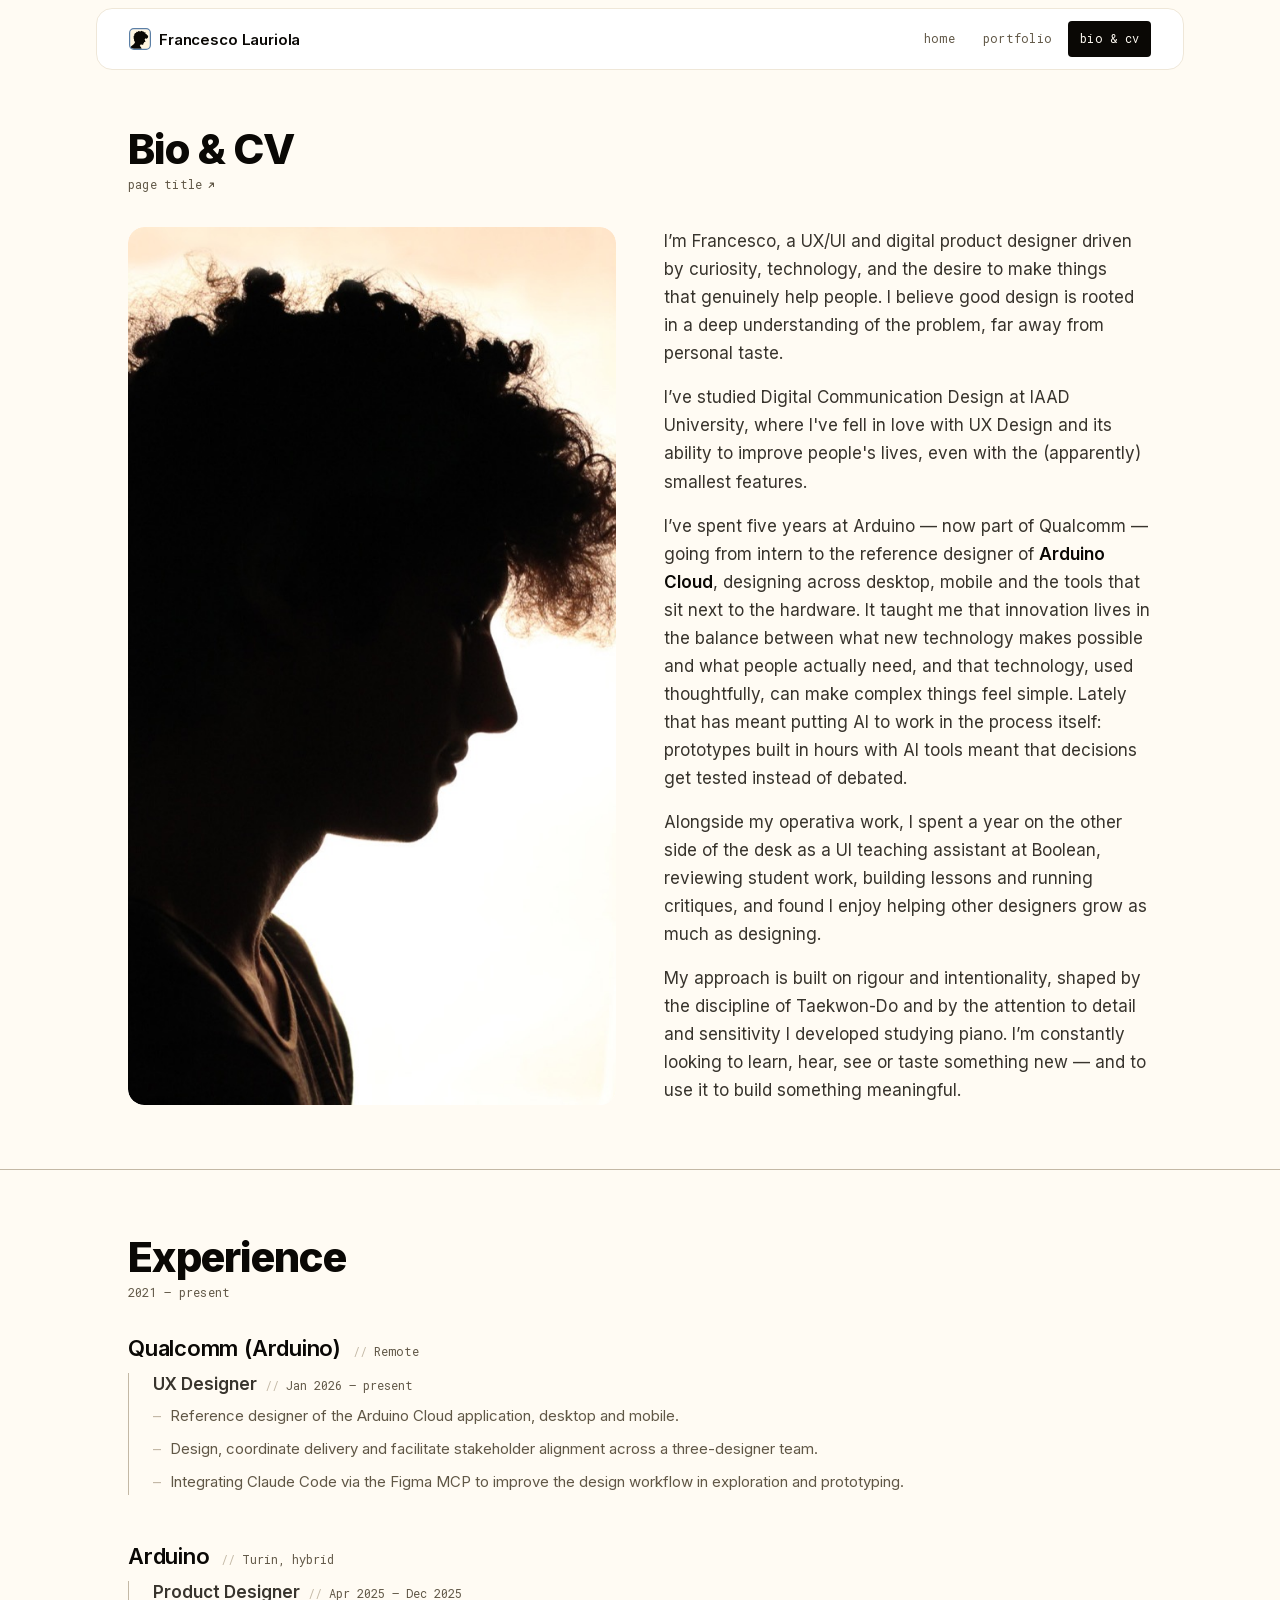
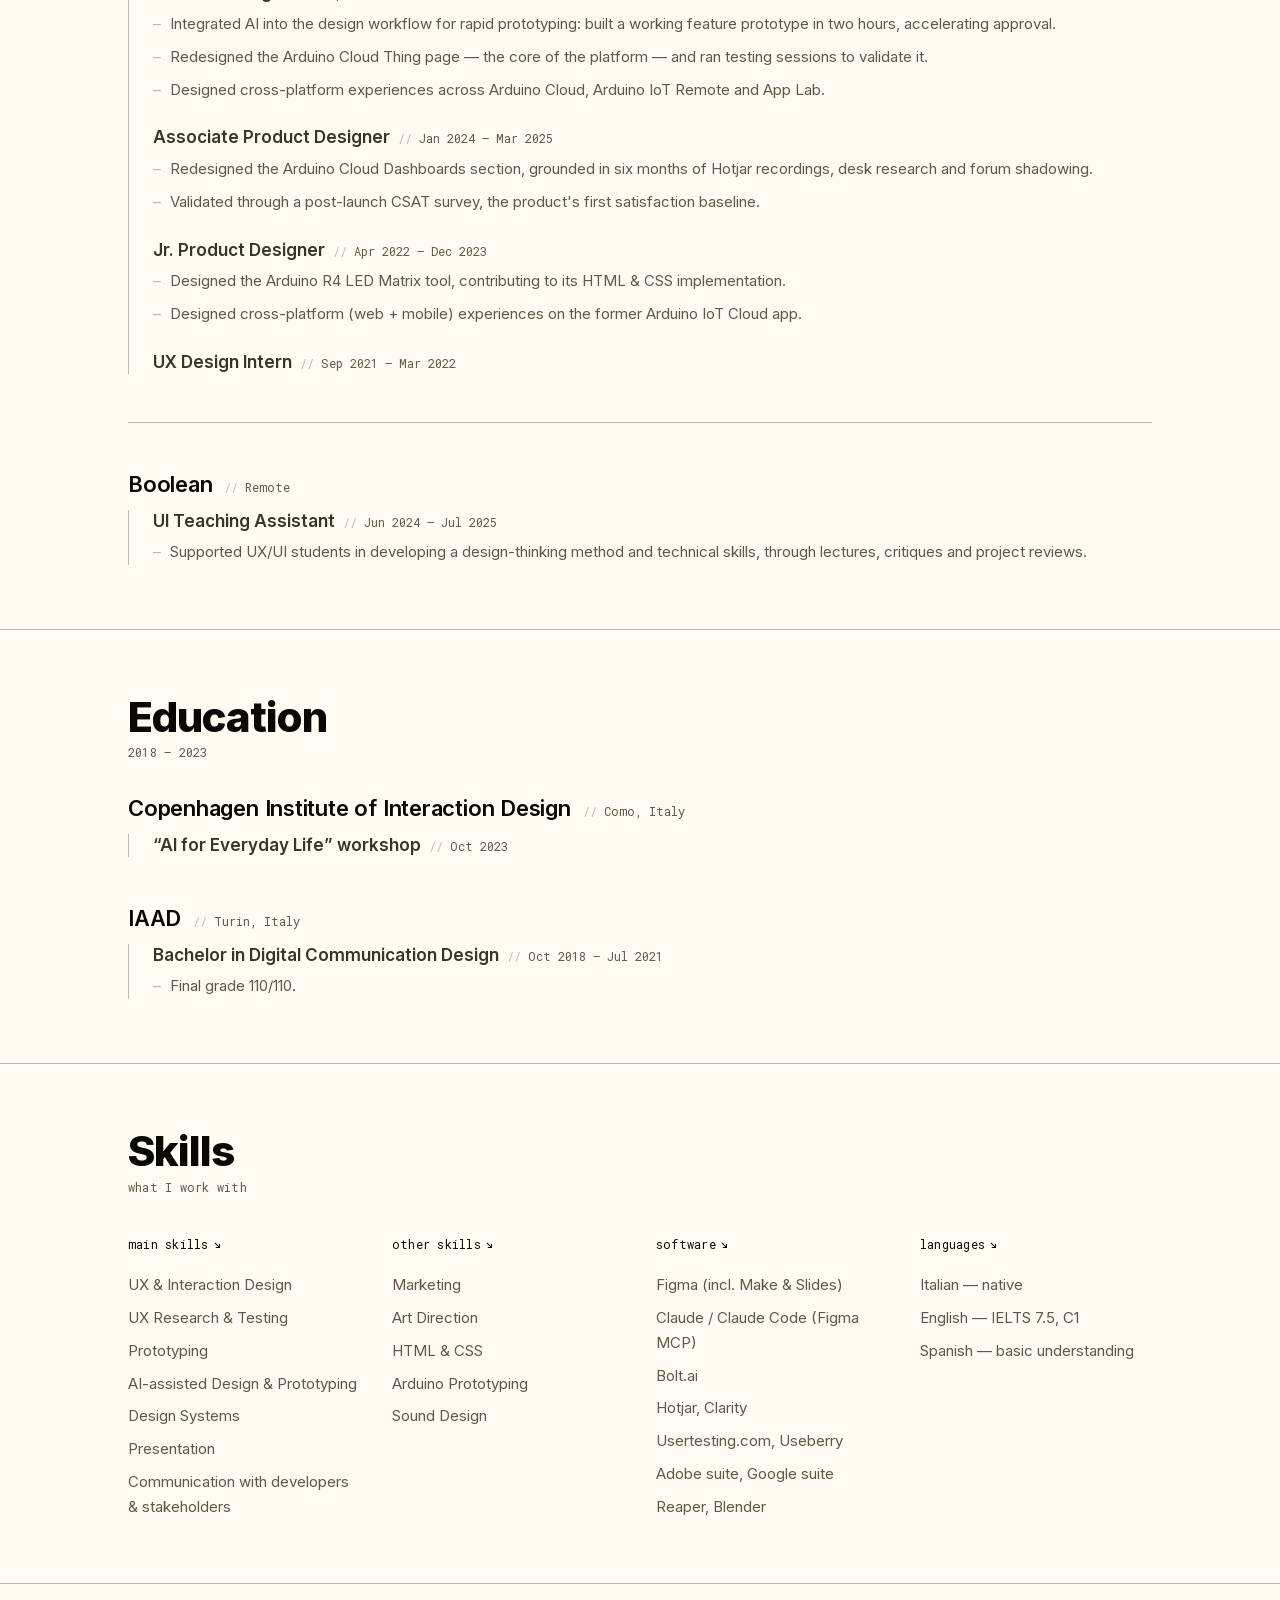
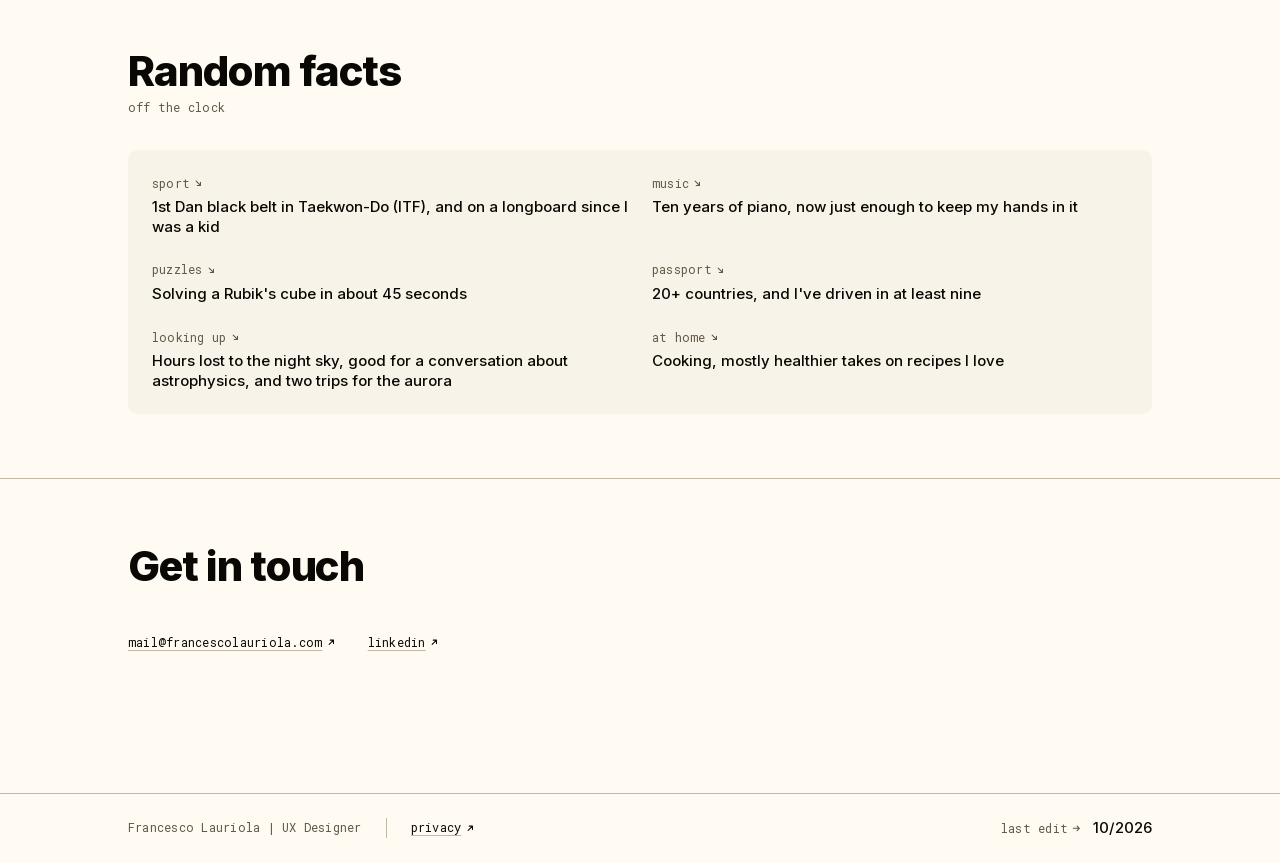
==== commit 217c6906: "Refresh favicon cache, add PNG fallbacks, last edit 10/2026" ====
--- a/bio.html
+++ b/bio.html
@@ -17,7 +17,10 @@
 <meta name="theme-color" content="#F8F3E8">
 <meta name="theme-color" content="#0A0805" media="(prefers-color-scheme: dark)">
 
-<link rel="icon" href="favicon.svg" type="image/svg+xml">
+<!-- ?v= busts the browsers' favicon cache: bump it whenever favicon.svg changes -->
+<link rel="icon" href="favicon.svg?v=2" type="image/svg+xml">
+<link rel="icon" href="favicon-96.png?v=2" type="image/png" sizes="96x96">
+<link rel="apple-touch-icon" href="apple-touch-icon.png?v=2">
 <link rel="preload" href="assets/fonts/inter-latin.woff2" as="font" type="font/woff2" crossorigin>
 <link rel="preload" href="assets/fonts/robotomono-latin.woff2" as="font" type="font/woff2" crossorigin>
 <link rel="stylesheet" href="assets/css/site.css">
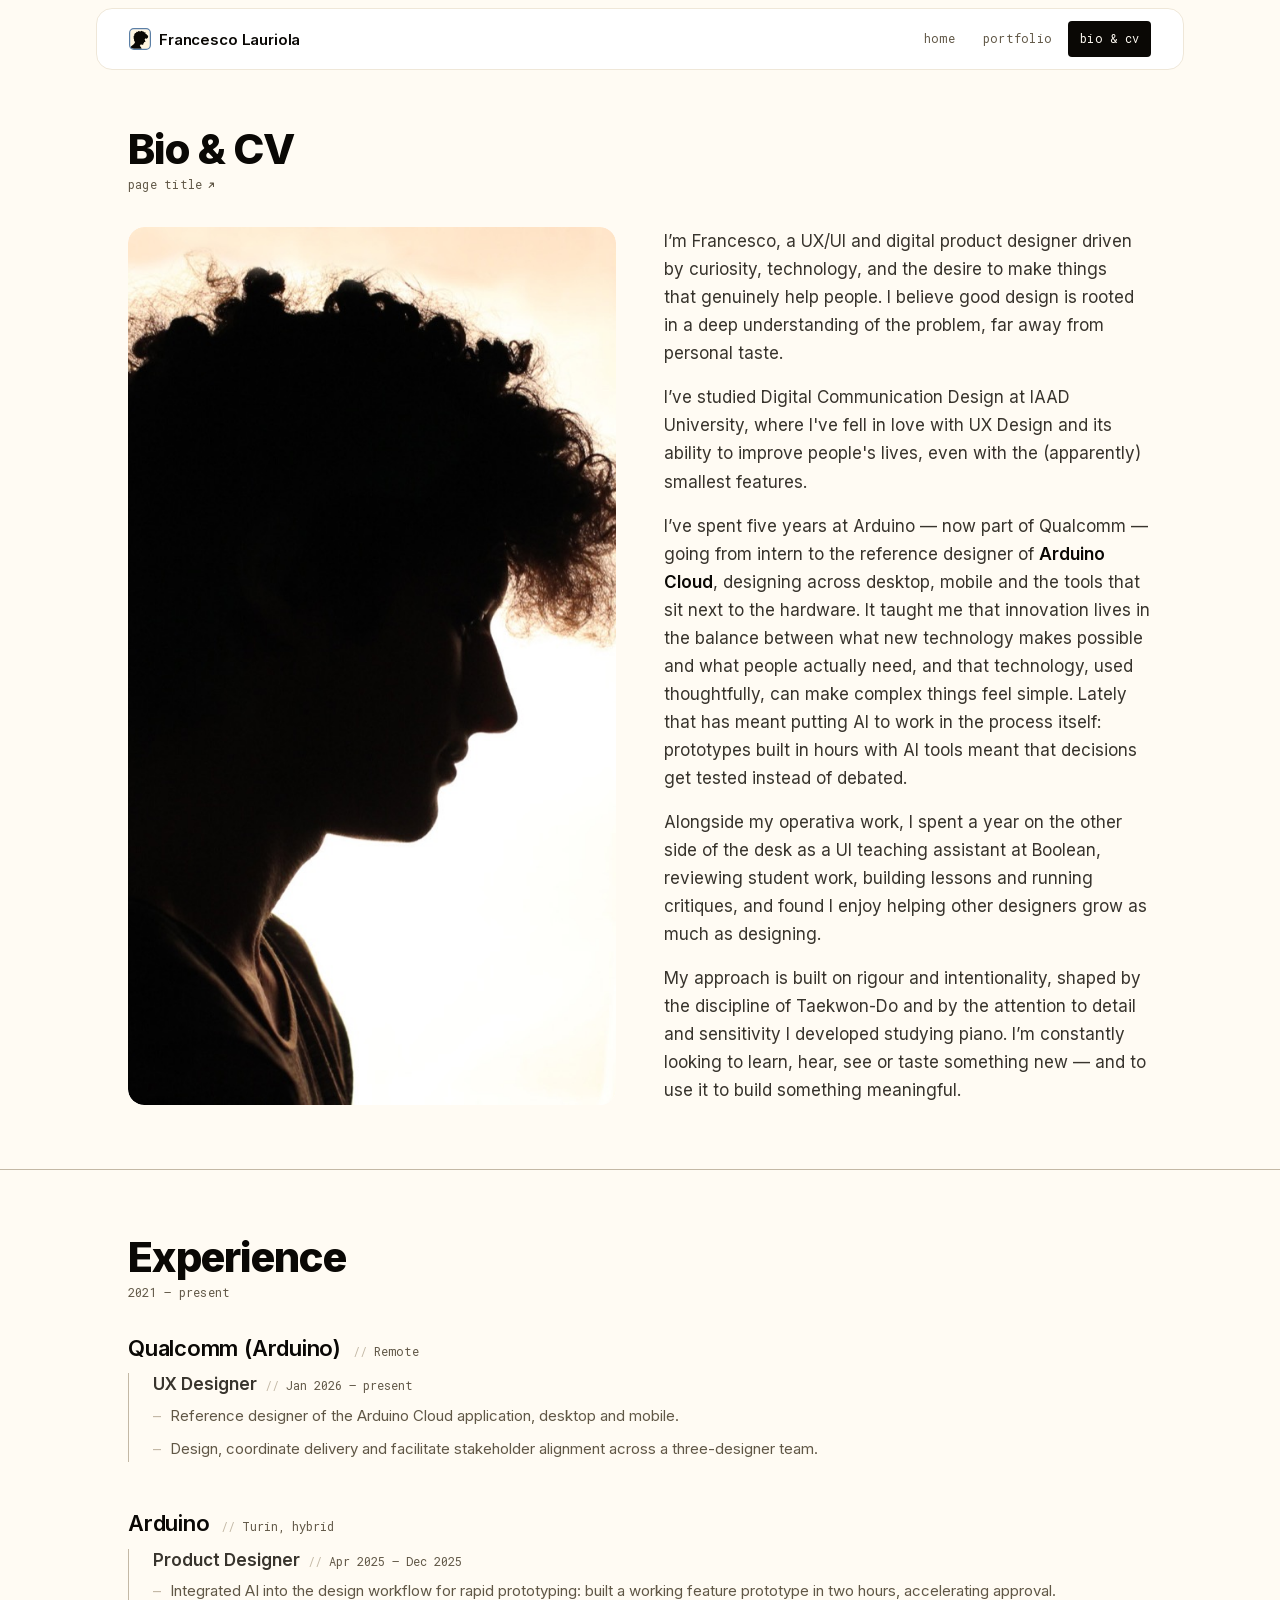
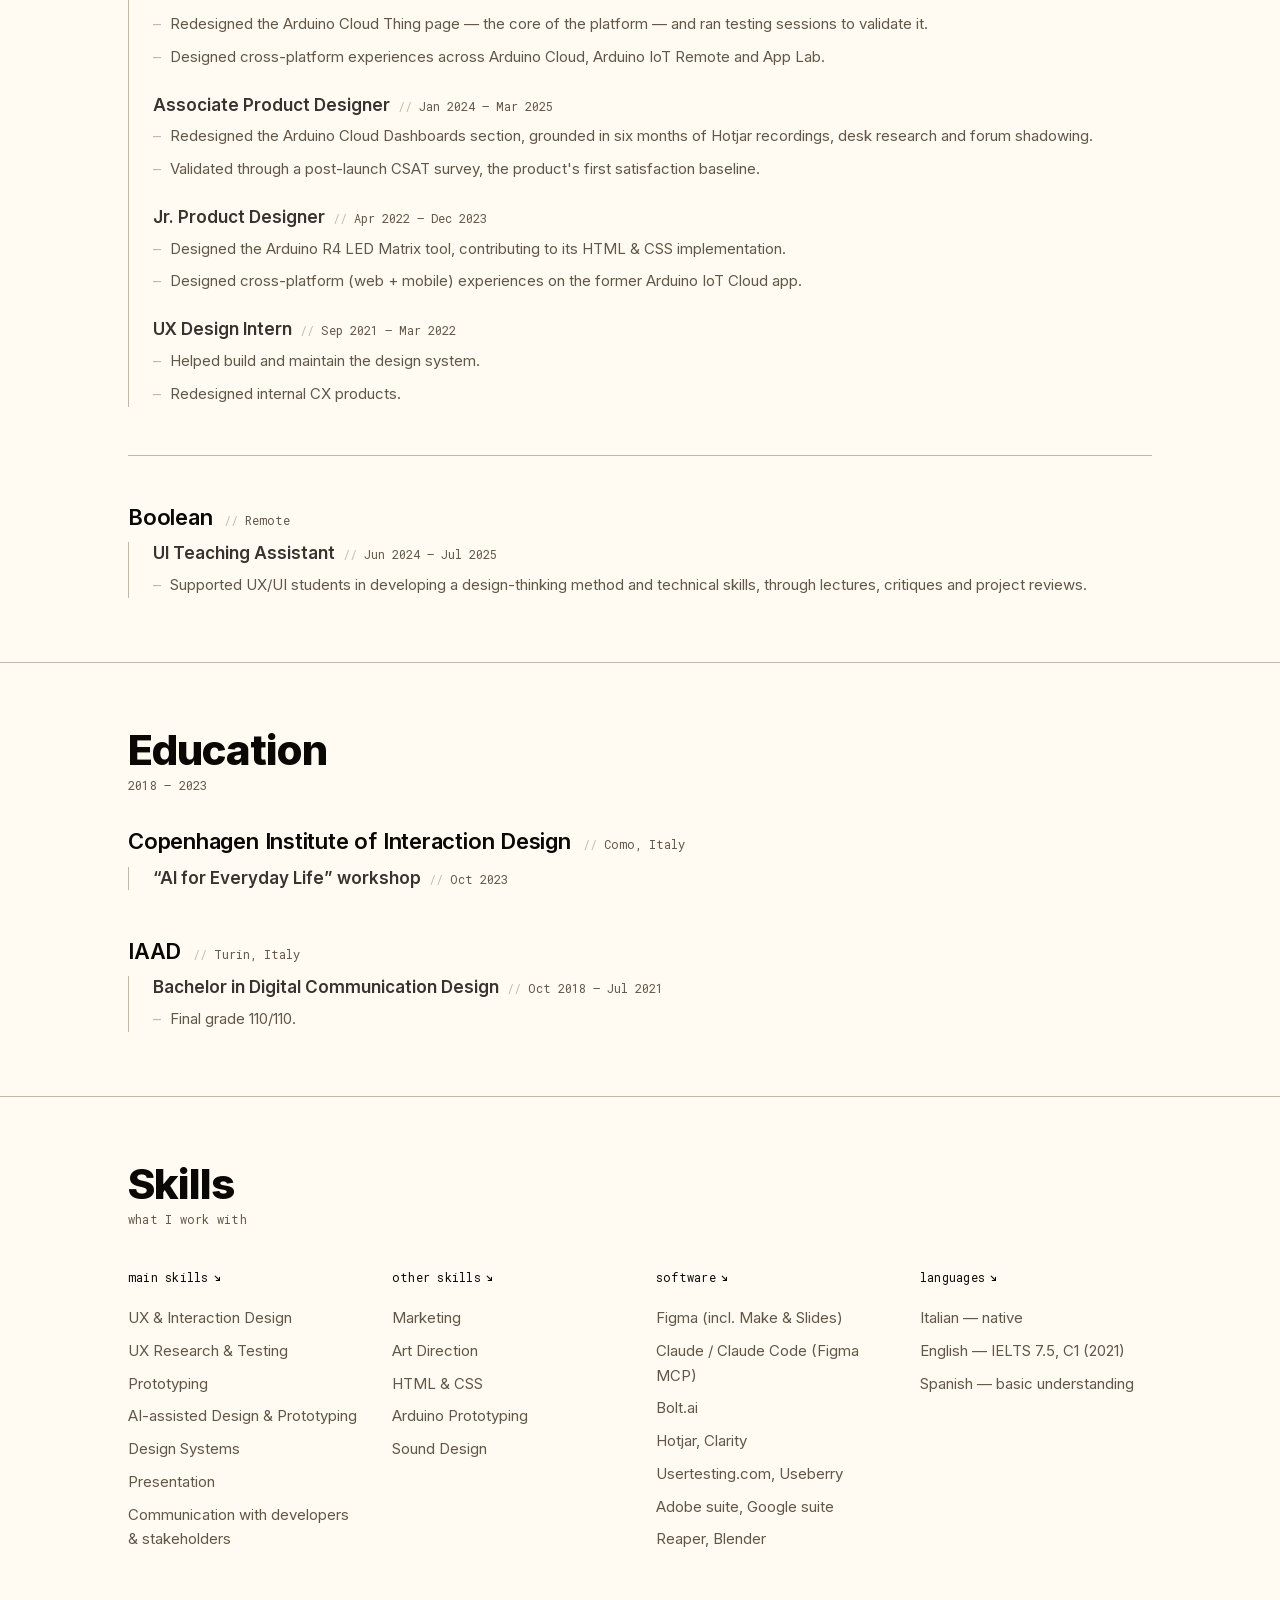
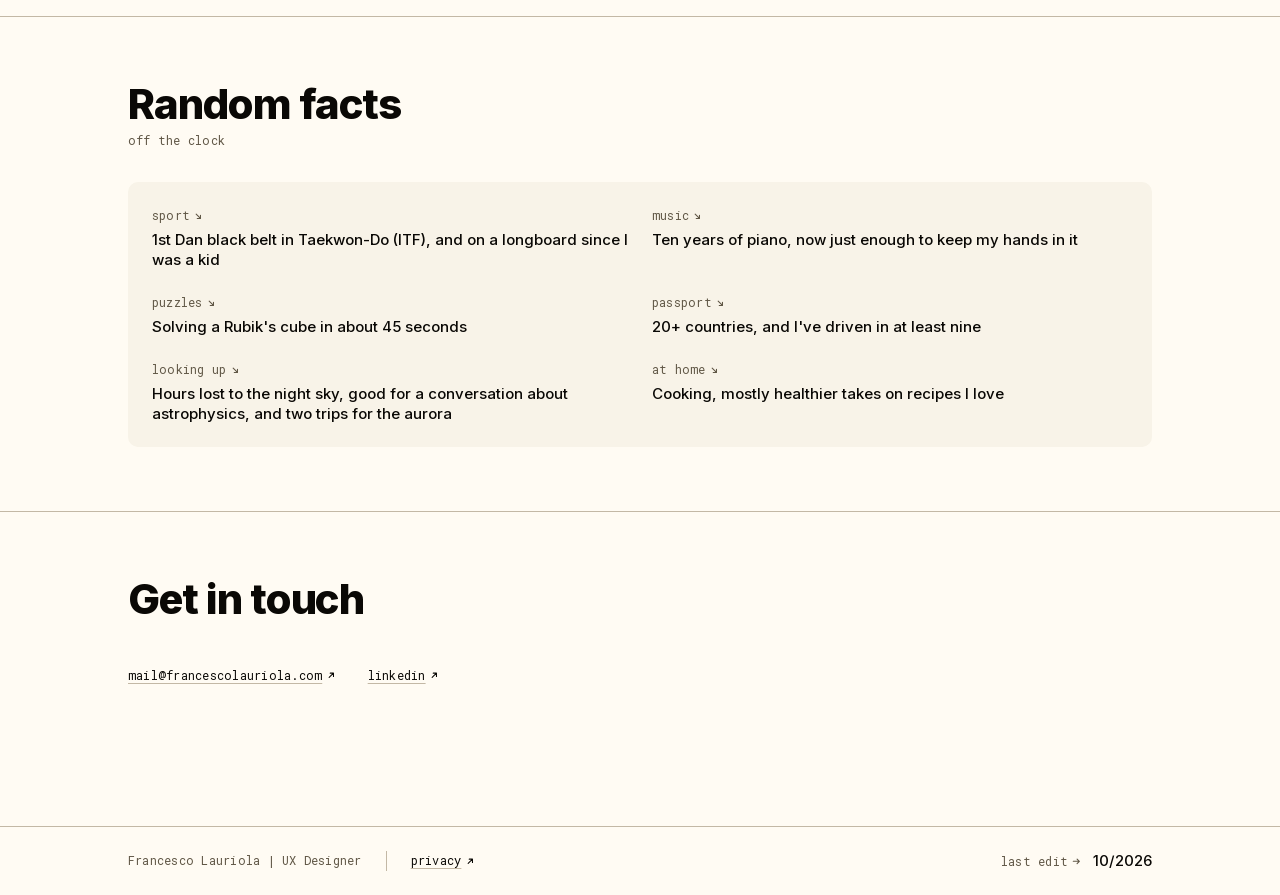
==== commit 12c5281a: "Bio: intern role details, IELTS year Two lines for the UX Design Intern role, the IELTS score dated," ====
--- a/bio.html
+++ b/bio.html
@@ -159,7 +159,6 @@
             <ul class="cv-role__list">
               <li>Reference designer of the Arduino Cloud application, desktop and mobile.</li>
               <li>Design, coordinate delivery and facilitate stakeholder alignment across a three-designer team.</li>
-              <li>Integrating Claude Code via the Figma MCP to improve the design workflow in exploration and prototyping.</li>
             </ul>
           </article>
         </div>
@@ -207,6 +206,10 @@
               <h4 class="cv-role__title">UX Design Intern</h4>
               <span class="cv-role__when">Sep 2021 — Mar 2022</span>
             </div>
+            <ul class="cv-role__list">
+              <li>Helped build and maintain the design system.</li>
+              <li>Redesigned internal CX products.</li>
+            </ul>
           </article>
         </div>
       </section>
@@ -339,7 +342,7 @@
           <span class="mono meta__label">languages <svg class="arrow arrow--down" aria-hidden="true"><use href="#arrow"/></svg></span>
           <ul class="skill-list">
             <li>Italian — native</li>
-            <li>English — IELTS 7.5, C1</li>
+            <li>English — IELTS 7.5, C1 (2021)</li>
             <li>Spanish — basic understanding</li>
           </ul>
         </div>
--- a/assets/css/site.css
+++ b/assets/css/site.css
@@ -1756,12 +1756,9 @@
    Under 56rem the panel drops below the media. Chosen from six prototyped
    variants, where it was D. */
 
-/* The trigger on the page. The frame on hover would be the sortable-block
-   language; a lighter touch is enough here, since the ⤢ badge says the rest. */
-@media (hover: hover) {
-  .lb-thumb { transition: opacity 0.18s ease; }
-  .lb-thumb:hover { opacity: 0.92; }
-}
+/* The trigger on the page. No hover effect on the image itself: the ⤢
+   badge says it opens. A fade used to dim it, but on overlapping windows
+   (.shots) the one behind showed through the hovered one. */
 .lb-thumb:focus-visible { outline: 2px solid var(--select); outline-offset: 3px; }
 
 /* :where() keeps this at zero specificity: .figure needs a
@@ -2313,3 +2310,47 @@
 }
 
 @media print { .gate { display: none; } }
+
+
+/* --- 7.28 Theme on scroll (prototype) ------------------------------------
+   The dark mode case study turns dark from its Final Design section — see
+   assets/js/theme-scroll.js, which also puts .theme-scroll on <html> and
+   registers the colour tokens below as <color>s. Registered, a custom
+   property can be transitioned, and every component reading it follows, so
+   the whole page fades instead of snapping.
+
+   --bg can't fade: in the dark theme it is a gradient. Here the body draws
+   its own two-stop gradient instead, flat in light (both stops warm-50) and
+   the dark theme's gradient in dark, and the stops fade like the rest.
+
+   Two speeds. Fading text and ground together, both cross the same grey
+   halfway and the words vanish for a moment — a quick text fade still
+   crosses that grey. So the grounds (background, surfaces, hairlines) fade
+   over 1s, and the text doesn't fade at all: it jumps at their midpoint,
+   0.5s in, where both the light and the dark text read on the grey.
+   prefers-reduced-motion is handled by § 8: the switch becomes instant. */
+
+.theme-scroll {
+  --bg-from: var(--warm-50);
+  --bg-to:   var(--warm-50);
+  transition-property: --bg-from, --bg-to, --surface, --surface-alt, --border, --border-subtle,
+    --text-muted, --text, --text-strong, --on-strong, --error;
+  transition-duration: 1s, 1s, 1s, 1s, 1s, 1s,
+    0s, 0s, 0s, 0s, 0s;
+  transition-delay: 0s, 0s, 0s, 0s, 0s, 0s,
+    0.5s, 0.5s, 0.5s, 0.5s, 0.5s;
+  transition-timing-function: cubic-bezier(0.45, 0, 0.55, 1);
+}
+.theme-scroll[data-theme='dark'] {
+  --bg-from: var(--warm-900);
+  --bg-to:   var(--warm-950);
+}
+@media (prefers-color-scheme: dark) {
+  .theme-scroll:not([data-theme='light']) {
+    --bg-from: var(--warm-900);
+    --bg-to:   var(--warm-950);
+  }
+}
+.theme-scroll body {
+  background: linear-gradient(153deg, var(--bg-from) 0%, var(--bg-to) 100%), var(--bg-to);
+}
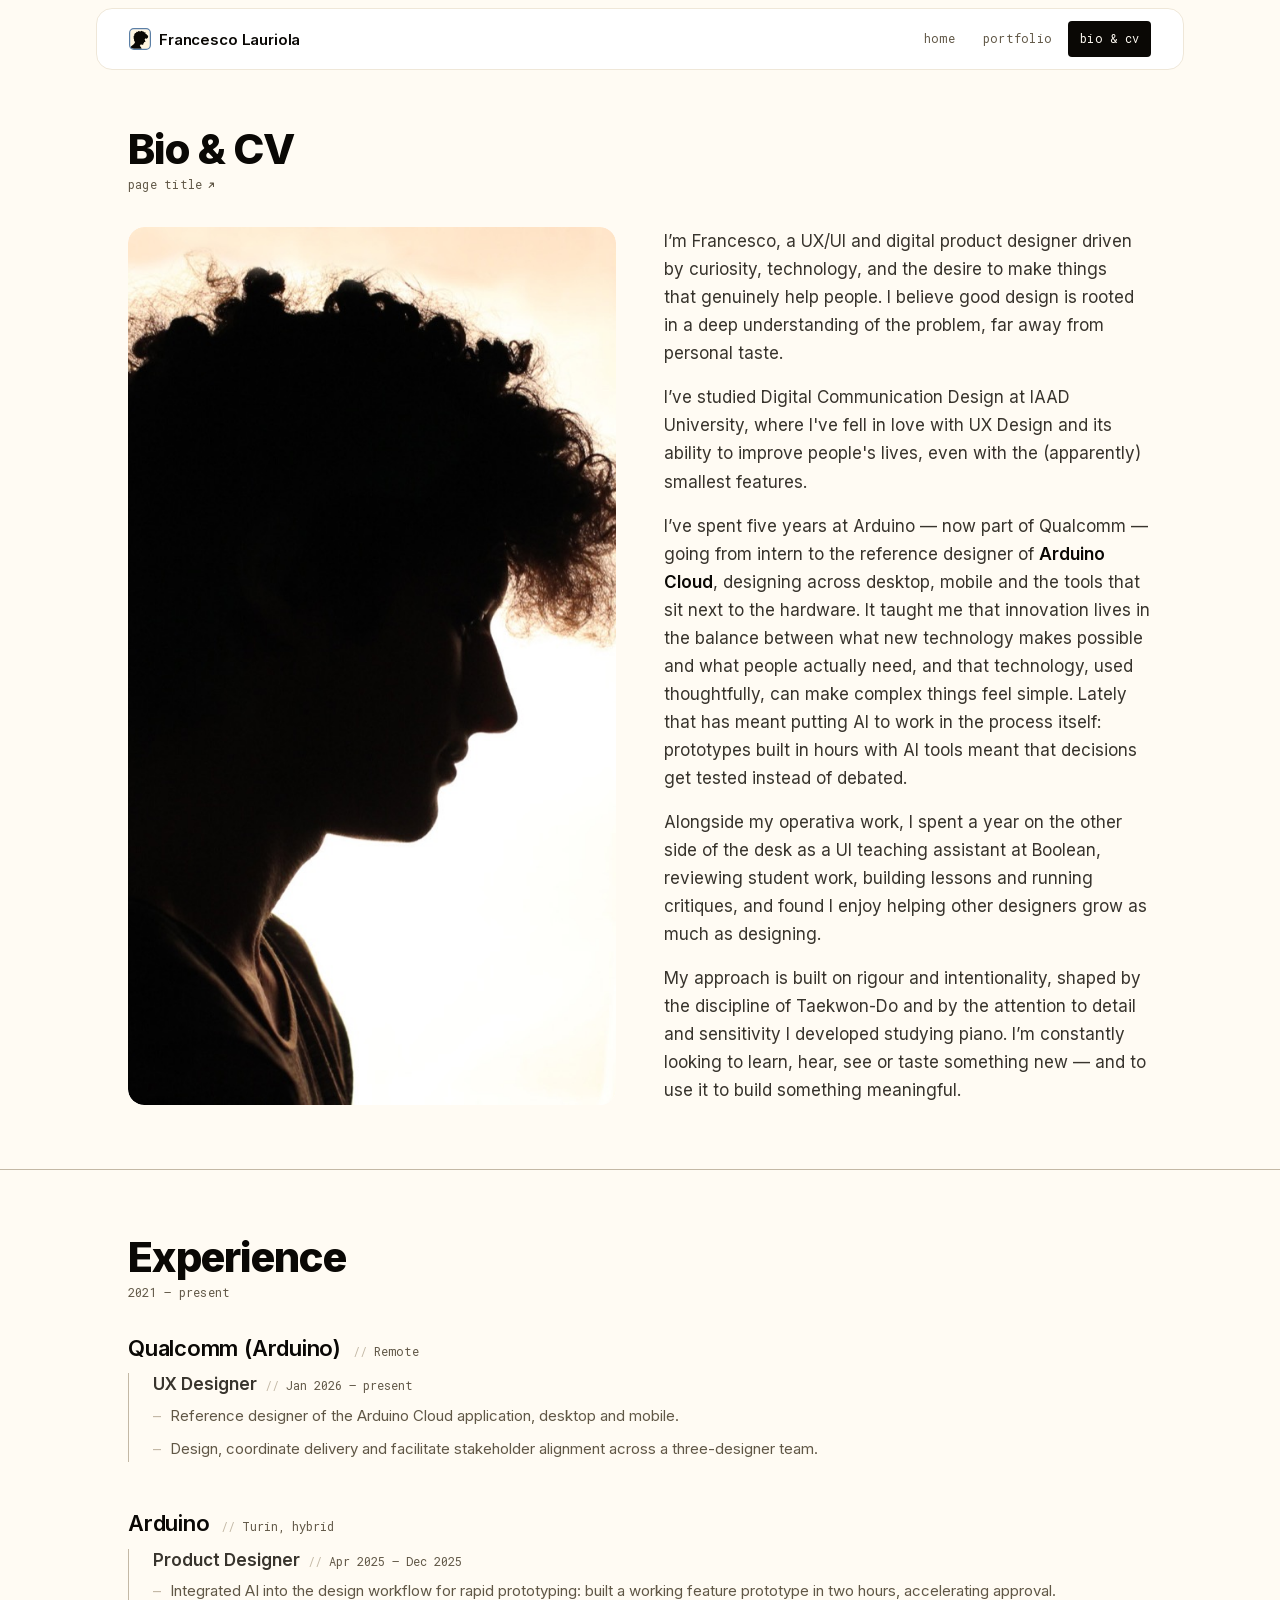
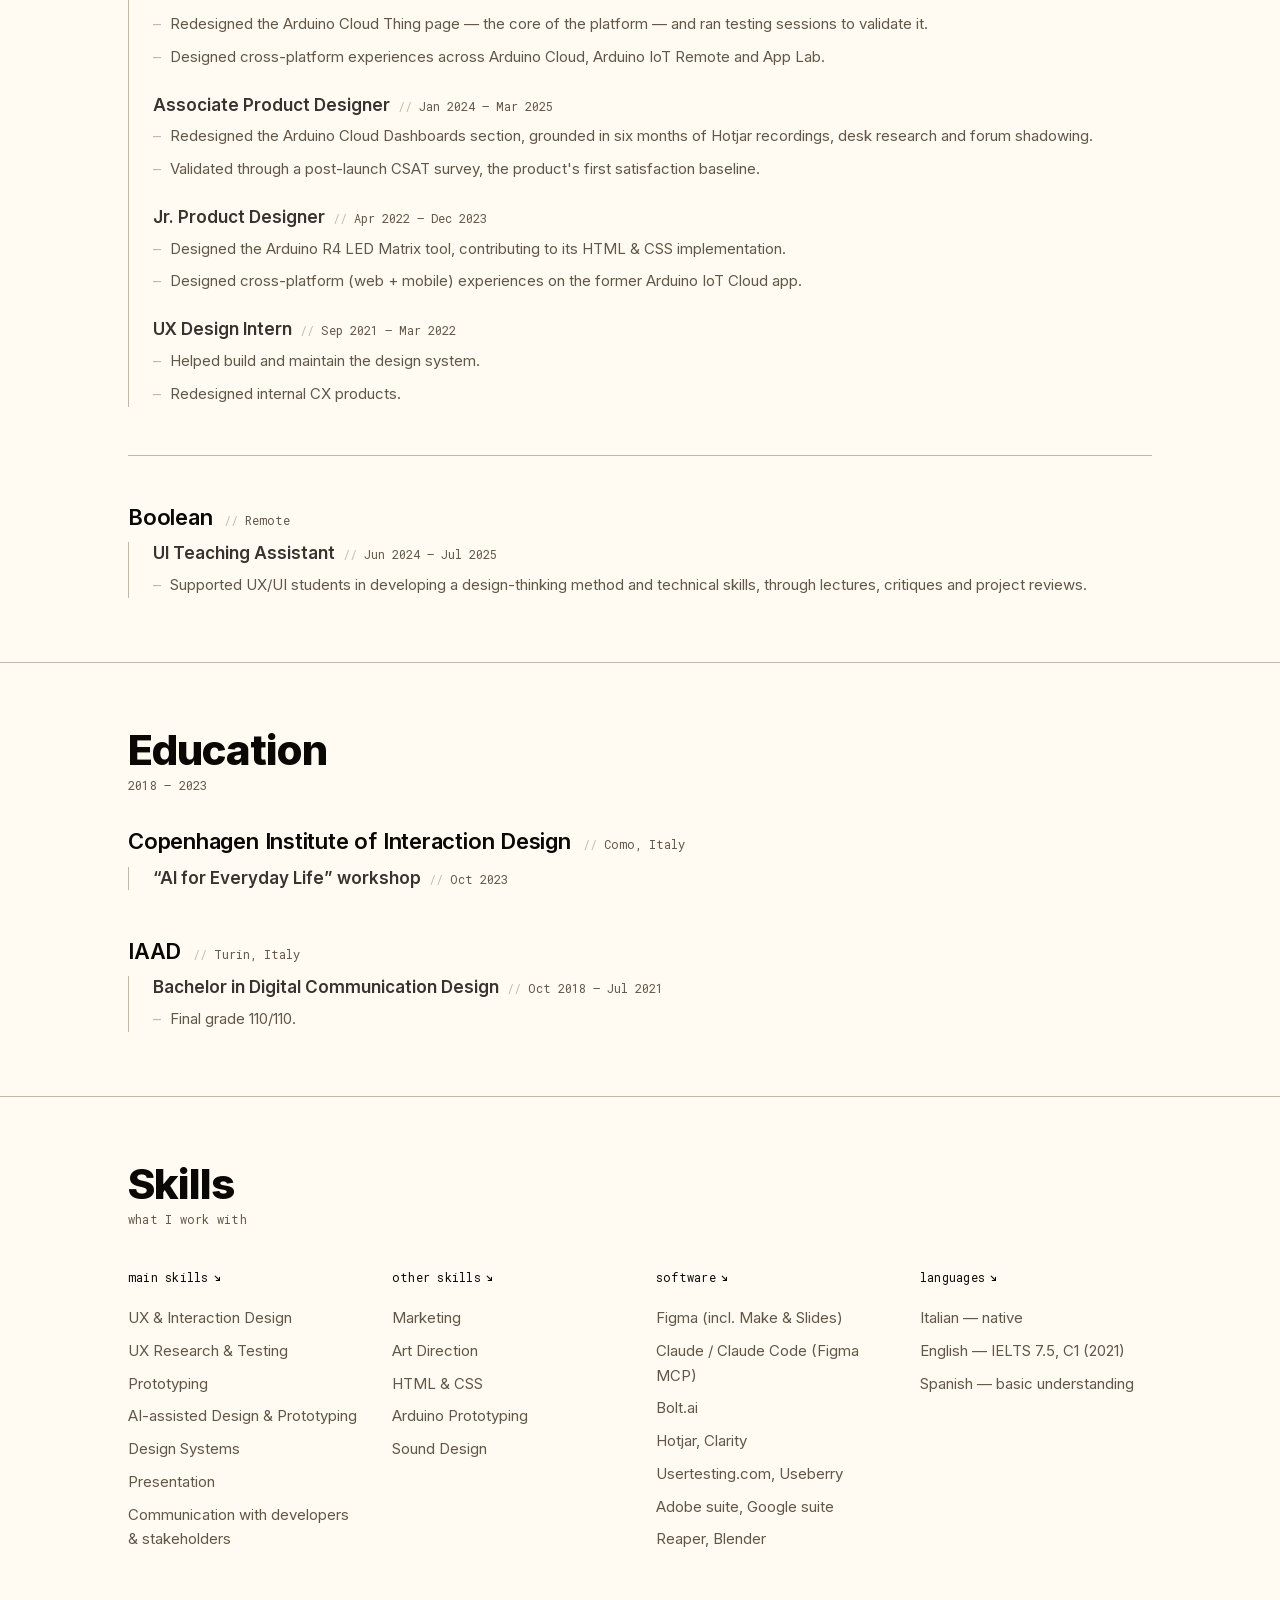
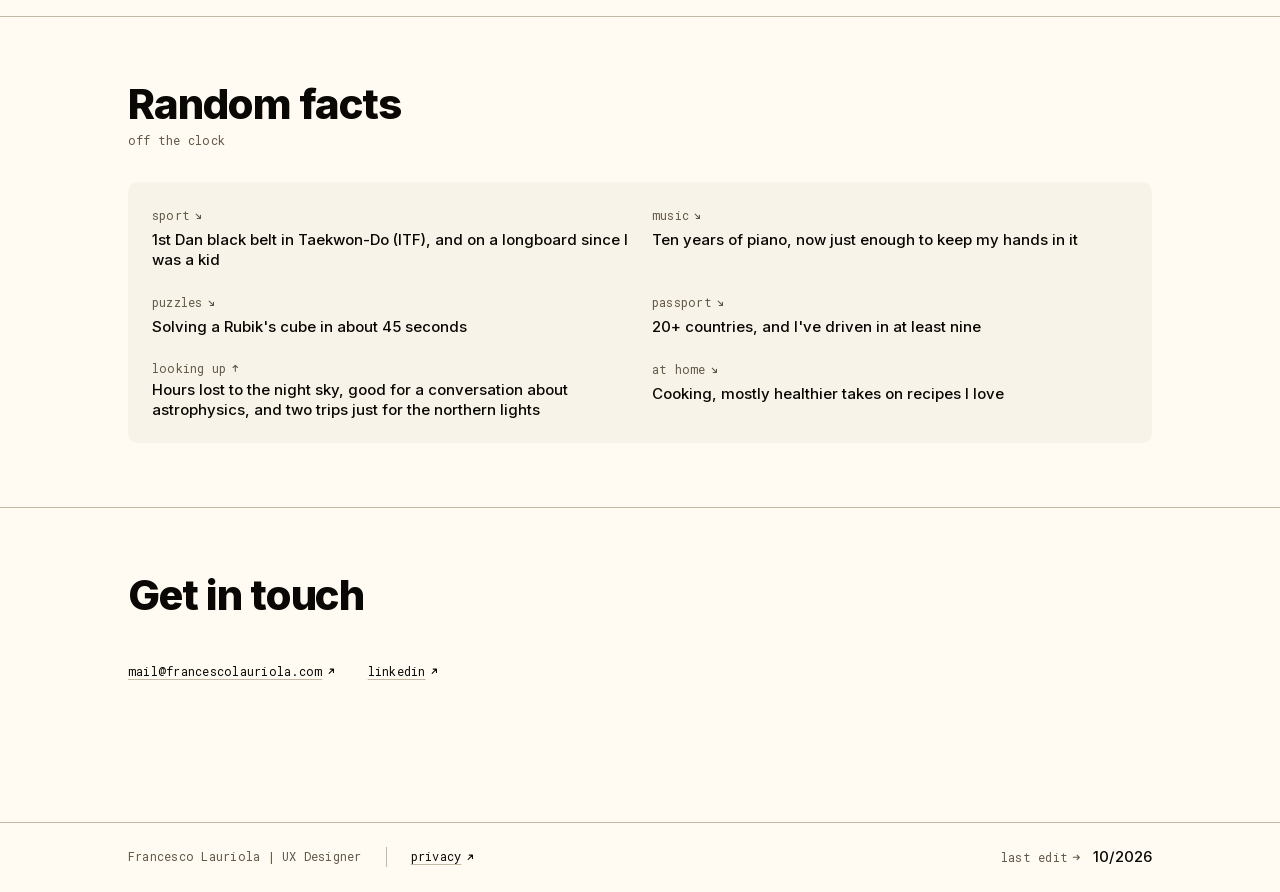
==== commit a524b77b: "Bio: the night sky behind 'looking up'; privacy note; Lucide licence (ISC); anchors clear the header" ====
--- a/bio.html
+++ b/bio.html
@@ -39,6 +39,11 @@
   <symbol id="arrow" viewBox="0 0 12 12">
     <path d="M3 9 9 3M4.5 3H9v4.5" fill="none" stroke="currentColor" stroke-width="1.5"
           stroke-linecap="round" stroke-linejoin="round"/>
+  </symbol>
+  <!-- Lucide icons (ISC) — https://lucide.dev. The licence travels with them:
+       assets/LICENSE-Lucide.txt. Used by the sky's "reset position". -->
+  <symbol id="i-reset" viewBox="0 0 24 24">
+    <path d="M3 12a9 9 0 1 0 9-9 9.75 9.75 0 0 0-6.74 2.74L3 8"/><path d="M3 3v5h5"/>
   </symbol>
 </svg>
 
@@ -354,7 +359,7 @@
   <!-- Random facts ------------------------------------------------------ -->
   <!-- The facts chip from the home page, reused: flat surface, one mono
        label per fact. No new CSS — .facts and .meta already do all of it.
-       id: the home page's "more random facts" link lands here. -->
+       id: the home page's "some random facts" link lands here. -->
   <section class="section" id="random-facts">
     <div class="container reveal">
 
@@ -393,10 +398,16 @@
           <span class="meta__value">20+ countries, and I've driven in at least nine</span>
         </div>
         <div class="meta">
-          <span class="mono meta__label">
-            looking up <svg class="arrow arrow--down" aria-hidden="true"><use href="#arrow"/></svg>
-          </span>
-          <span class="meta__value">Hours lost to the night sky, good for a conversation about astrophysics, and two trips for the aurora</span>
+          <!-- Easter egg: the sky over my hometown (assets/js/sky.js). A label
+               that is a button, like the magic trick on the home; the arrow
+               is the hint — every other one here points down. The second line
+               of copy, phones only, is data-sky-then. -->
+          <button class="mono meta__label lookup" type="button" data-sky-ask
+                  data-sky-then="now hold your phone up to the sky">
+            <span data-sky-text>looking up</span>
+            <svg class="arrow arrow--up" aria-hidden="true"><use href="#arrow"/></svg>
+          </button>
+          <span class="meta__value">Hours lost to the night sky, good for a conversation about astrophysics, and two trips just for the northern lights</span>
         </div>
         <div class="meta">
           <span class="mono meta__label">
@@ -436,6 +447,99 @@
 
 <site-footer></site-footer>
 
+<!-- The sky behind "looking up": hidden until the tap. Styles: site.css § 7.29. -->
+<div class="sky" data-sky hidden role="dialog" aria-label="The sky over my hometown, right now">
+  <canvas class="sky__canvas" aria-hidden="true"></canvas>
+  <div class="sky__hud">
+    <div class="meta">
+      <span class="mono meta__label">
+        the sky over my hometown <svg class="arrow arrow--down" aria-hidden="true"><use href="#arrow"/></svg>
+      </span>
+      <span class="meta__value" data-sky-time></span>
+      <span class="mono sky__note" data-sky-note hidden>the sun is up: you'd see none of this</span>
+      <button class="mono sky__credits-open" type="button" data-sky-credits-open aria-haspopup="dialog">credits</button>
+    </div>
+    <button class="mono sky__close" type="button" data-sky-close>
+      close <svg viewBox="0 0 12 12" aria-hidden="true"><path d="M2.5 2.5l7 7M9.5 2.5l-7 7" stroke-linecap="round"/></svg>
+    </button>
+  </div>
+  <!-- Where you are looking: two metadata pairs, value above, label below
+       pointing up at it — the hero's "job title ↗" pattern. -->
+  <div class="sky__foot">
+    <div class="sky__readout">
+      <div class="meta meta--reverse">
+        <span class="mono meta__label">facing <svg class="arrow" aria-hidden="true"><use href="#arrow"/></svg></span>
+        <span class="meta__value" data-sky-heading>–</span>
+      </div>
+      <div class="meta meta--reverse">
+        <span class="mono meta__label">altitude <svg class="arrow" aria-hidden="true"><use href="#arrow"/></svg></span>
+        <span class="meta__value" data-sky-alt>–</span>
+      </div>
+    </div>
+    <p class="mono sky__hint" data-sky-hint hidden></p>
+    <!-- after a finger drag on the phone: give the view back to the phone.
+         Same reset icon as the home's reset-order button (#i-reset, above). -->
+    <button class="mono sky__reset" type="button" data-sky-reset hidden>
+      <svg aria-hidden="true"><use href="#i-reset"/></svg>
+      reset position
+    </button>
+  </div>
+  <pre class="sky__debug" data-sky-debug hidden></pre>
+
+  <!-- Credits, shown where the material is: the constellation figures are
+       CC BY 3.0, which wants a visible attribution, the licence link and a note
+       of what was changed. The rest is courtesy. Fonts (OFL) and the reset icon
+       (ISC) only ask for their licence text to travel with the files — it does,
+       in assets/fonts/OFL-*.txt and assets/LICENSE-Lucide.txt — so they are not
+       listed here. Keep in step with the sources in assets/js/sky-data.js. -->
+  <div class="sky__credits" data-sky-credits hidden role="dialog" aria-modal="true" aria-labelledby="sky-credits-title">
+    <div class="sky__credits-card">
+      <div class="sky__credits-head">
+        <h2 class="sky__credits-title" id="sky-credits-title">Credits</h2>
+        <button class="mono sky__close" type="button" data-sky-credits-close>
+          close <svg viewBox="0 0 12 12" aria-hidden="true"><path d="M2.5 2.5l7 7M9.5 2.5l-7 7" stroke-linecap="round"/></svg>
+        </button>
+      </div>
+
+      <div class="meta">
+        <span class="mono meta__label">stars <svg class="arrow arrow--down" aria-hidden="true"><use href="#arrow"/></svg></span>
+        <p class="sky__credit">Positions and brightness from
+          <a class="link" href="https://cdsarc.cds.unistra.fr/viz-bin/cat/V/137D" target="_blank" rel="noopener">XHIP</a>,
+          an extended Hipparcos compilation (Anderson &amp; Francis, 2012), via the
+          <a class="link" href="https://doi.org/10.26093/cds/vizier" target="_blank" rel="noopener">VizieR</a>
+          catalogue access tool, CDS, Strasbourg, France.</p>
+      </div>
+
+      <div class="meta">
+        <span class="mono meta__label">constellation figures <svg class="arrow arrow--down" aria-hidden="true"><use href="#arrow"/></svg></span>
+        <p class="sky__credit">Alan MacRobert's patterns from the
+          <a class="link" href="https://web.archive.org/web/20200107091323/https://www.iau.org/public/themes/constellations/" target="_blank" rel="noopener">IAU constellation charts</a>,
+          made with Sky &amp; Telescope magazine (Roger Sinnott &amp; Rick Fienberg),
+          <a class="link" href="https://creativecommons.org/licenses/by/3.0/" target="_blank" rel="noopener">CC BY 3.0</a>.
+          Lines adapted by Olaf Frohn; here reduced to the stars down to magnitude 5.</p>
+      </div>
+
+      <div class="meta">
+        <span class="mono meta__label">star data <svg class="arrow arrow--down" aria-hidden="true"><use href="#arrow"/></svg></span>
+        <p class="sky__credit"><a class="link" href="https://github.com/ofrohn/d3-celestial" target="_blank" rel="noopener">d3-celestial</a>
+          by Olaf Frohn, BSD 3-Clause licence — filtered and reshaped for this page;
+          the full notice is in the data file.</p>
+      </div>
+
+      <div class="meta">
+        <span class="mono meta__label">sun, moon, planets <svg class="arrow arrow--down" aria-hidden="true"><use href="#arrow"/></svg></span>
+        <p class="sky__credit">Worked out on your device with
+          <a class="link" href="https://ssd.jpl.nasa.gov/planets/approx_pos.html" target="_blank" rel="noopener">JPL's approximate planetary elements</a>
+          (E. M. Standish) and
+          <a class="link" href="https://stjarnhimlen.se/comp/ppcomp.html" target="_blank" rel="noopener">Paul Schlyter's method</a> for the moon.</p>
+      </div>
+    </div>
+  </div>
+</div>
+
 <script src="assets/js/site.js"></script>
+<script src="assets/js/sky-data.js"></script>
+<script src="assets/js/sky-astro.js"></script>
+<script src="assets/js/sky.js"></script>
 </body>
 </html>
--- a/assets/css/site.css
+++ b/assets/css/site.css
@@ -205,6 +205,14 @@
 *, *::before, *::after { box-sizing: border-box; }
 
 html { -webkit-text-size-adjust: 100%; cursor: var(--cursor); }
+
+/* The header sticks over the page (§ 7: .site-header 8px from the top, 1px
+   border each side; .site-header__inner 3.25rem tall, 3.75rem from 40rem).
+   A jump to an anchor — the home's link to the bio's random facts, "Skip to
+   content" — and a tab to a field stop below it, not under it. Change these
+   two with the header. */
+html { scroll-padding-top: calc(8px + 3.25rem + 2px); }
+@media (min-width: 40rem) { html { scroll-padding-top: calc(8px + 3.75rem + 2px); } }
 
 body {
   margin: 0;
@@ -1451,7 +1459,8 @@
    Home only. Cards can be dragged into a new order; the portrait and the
    facts chip can swap places. Mouse: drag from anywhere on the block.
    Touch: long-press anywhere, or drag the ⋮⋮ grip straight away — so a
-   normal tap still scrolls the page. Icons are Lucide (MIT), inlined. */
+   normal tap still scrolls the page. Icons are Lucide (ISC), inlined; the
+   licence is in assets/LICENSE-Lucide.txt. */
 
 [data-sortable] > * { position: relative; }
 
@@ -2354,3 +2363,212 @@
 .theme-scroll body {
   background: linear-gradient(153deg, var(--bg-from) 0%, var(--bg-to) 100%), var(--bg-to);
 }
+
+
+/* --- 7.29 Night sky ("looking up", bio) ------------------------------------
+   The bio's "looking up" fact opens the sky over my hometown, right now:
+   assets/js/sky.js draws it on a canvas; the chrome around it — heading and
+   time, credits, where you are looking, "reset position" — is plain HTML
+   with these rules. The sky is always the dark theme, whatever the page is in.
+   Credits card: the constellation figures are CC BY 3.0 and need a visible
+   credit; keep its text in step with the sources in assets/js/sky-data.js. */
+
+/* The label that is a button, like "wanna see a magic trick?": no chrome,
+   the same muted mono. The only arrow on the site that points straight up. */
+.lookup {
+  margin: calc(-1 * var(--sp-1)) 0;
+  padding: var(--sp-1) 0;          /* a taller tap target, same position */
+  border: 0;
+  background: none;
+  font-family: var(--font-mono);
+  -webkit-tap-highlight-color: transparent;
+}
+.lookup:hover { color: var(--text); }
+
+/* The affordance: a stroke under the label draws itself in from the left,
+   holds, leaves to the right, rests — 3 s a loop. It stops once tapped
+   (the label is then an instruction), and on hover stays drawn. Only once
+   sky.js has run (.is-live): with JS off the label stays still. */
+.lookup [data-sky-text] { position: relative; }
+.lookup [data-sky-text]::after {
+  content: '';
+  position: absolute;
+  left: 0; right: 0; bottom: -2px;
+  height: 1px;
+  background: currentColor;
+  transform: scaleX(0);
+  transform-origin: left center;
+}
+.lookup.is-live [data-sky-text]::after { animation: lookup-underline 3s ease-in-out infinite; }
+@keyframes lookup-underline {
+  0%     { transform: scaleX(0); transform-origin: left center; }
+  30%    { transform: scaleX(1); transform-origin: left center; }
+  45%    { transform: scaleX(1); transform-origin: left center; }
+  45.01% { transform: scaleX(1); transform-origin: right center; }
+  75%    { transform: scaleX(0); transform-origin: right center; }
+  100%   { transform: scaleX(0); transform-origin: right center; }
+}
+.lookup.is-live:hover [data-sky-text]::after { animation: none; transform: scaleX(1); }
+.lookup.is-armed [data-sky-text]::after { animation: none; transform: scaleX(0); }
+@media (prefers-reduced-motion: reduce) {
+  .lookup.is-live [data-sky-text]::after { animation: none; transform: scaleX(1); opacity: 0.5; }
+}
+.lookup.is-armed { color: var(--text); }
+.arrow--up { transform: rotate(-45deg); }
+
+/* the sky */
+
+html.sky-open { overflow: hidden; }
+
+.sky {
+  /* always the dark theme, whatever the page is in */
+  --text-muted:  var(--warm-400);
+  --text:        var(--warm-200);
+  --text-strong: var(--warm-50);
+  color-scheme: dark;
+
+  position: fixed;
+  inset: 0;
+  z-index: 100;
+  background: linear-gradient(153deg, var(--warm-900) 0%, var(--warm-950) 100%), var(--warm-950);
+  opacity: 0;
+  transition: opacity 0.45s ease;
+  touch-action: none;
+  -webkit-user-select: none;
+  user-select: none;
+}
+.sky[hidden] { display: none; }
+.sky.is-open { opacity: 1; }
+@media (prefers-reduced-motion: reduce) { .sky { transition: none; } }
+
+.sky__canvas { position: absolute; inset: 0; width: 100%; height: 100%; cursor: grab; }
+.sky.is-dragging .sky__canvas { cursor: grabbing; }
+
+.sky__hud {
+  position: absolute;
+  top: 0; left: 0; right: 0;
+  display: flex;
+  justify-content: space-between;
+  align-items: flex-start;
+  gap: var(--sp-4);
+  padding: max(var(--sp-4), env(safe-area-inset-top)) max(var(--sp-4), env(safe-area-inset-right)) 0 max(var(--sp-4), env(safe-area-inset-left));
+  pointer-events: none;
+}
+.sky__hud > * { pointer-events: auto; }
+/* stars pass behind the text: a halo in the sky's own colour keeps it legible */
+.sky__hud { text-shadow: 0 0 4px var(--warm-950), 0 0 10px var(--warm-950); }
+.sky__note { max-width: 15rem; white-space: normal; }
+.sky__note[hidden] { display: none; }
+
+.sky__close {
+  display: inline-flex;
+  align-items: center;
+  gap: 0.4em;
+  padding: var(--sp-2) 0 var(--sp-2) var(--sp-2);
+  border: 0;
+  background: none;
+  font-family: var(--font-mono);
+}
+.sky__close:hover { color: var(--text-strong); }
+.sky__close svg { width: 0.8em; height: 0.8em; stroke: currentColor; stroke-width: 1.5; fill: none; }
+
+/* Under the date: a mono label that happens to be a button, like the one
+   that opened the sky. */
+.sky__credits-open {
+  margin-top: var(--sp-1);
+  padding: var(--sp-1) 0;
+  border: 0;
+  background: none;
+  font-family: var(--font-mono);
+  text-decoration: underline;
+  text-decoration-color: var(--warm-700);
+  text-underline-offset: 0.25em;
+}
+.sky__credits-open:hover, .sky__credits-open:focus-visible { color: var(--text-strong); text-decoration-color: currentColor; }
+
+/* Credits: a card over a dimmed sky. Its own scroll, and text that can be
+   selected — the sky around it takes neither. */
+.sky__credits {
+  position: absolute;
+  inset: 0;
+  z-index: 2;
+  display: grid;
+  place-items: center;
+  padding: max(var(--sp-5), env(safe-area-inset-top)) var(--sp-4) max(var(--sp-5), env(safe-area-inset-bottom));
+  background: rgb(10 8 5 / 72%);
+}
+.sky__credits[hidden] { display: none; }
+.sky__credits-card {
+  display: grid;
+  gap: var(--sp-5);
+  width: 100%;
+  max-width: 30rem;
+  max-height: 100%;
+  overflow-y: auto;
+  overscroll-behavior: contain;
+  touch-action: pan-y;
+  -webkit-user-select: text;
+  user-select: text;
+  padding: var(--sp-5);
+  background: var(--warm-850);
+  border: 1px solid var(--warm-700);
+  border-radius: var(--radius);
+}
+.sky__credits-head { display: flex; justify-content: space-between; align-items: center; }
+.sky__credits-title { margin: 0; font-size: var(--step-h3); font-weight: 600; color: var(--text-strong); }
+.sky__credit { margin: 0; font-size: var(--step-small); line-height: 1.45; color: var(--text); }
+.sky__credit p { margin: 0; }
+.sky__credit .link { color: var(--text-strong); }
+
+/* The foot: where you are looking, then the pointer hint or "reset position". */
+.sky__foot {
+  position: absolute;
+  left: 0; right: 0;
+  bottom: max(var(--sp-5), env(safe-area-inset-bottom));
+  display: flex;
+  flex-direction: column;
+  align-items: center;
+  gap: var(--sp-4);
+  pointer-events: none;
+  text-shadow: 0 0 4px var(--warm-950), 0 0 10px var(--warm-950);
+}
+.sky__foot > * { pointer-events: auto; }
+
+.sky__readout { display: flex; gap: var(--sp-6); }
+.sky__readout .meta { align-items: center; }
+.sky__readout .meta__value { font-variant-numeric: tabular-nums; min-width: 4.5em; text-align: center; }
+
+.sky__hint { margin: 0; }
+.sky__hint[hidden] { display: none; }
+
+/* A hairline, because the ground it may sit on is the same warm-850. */
+.sky__reset {
+  display: inline-flex;
+  align-items: center;
+  gap: var(--sp-2);
+  padding: var(--sp-2) var(--sp-3);
+  border: 1px solid var(--warm-700);
+  border-radius: var(--radius-sm);
+  background: var(--warm-850);
+  color: var(--text);
+  font-family: var(--font-mono);
+  white-space: nowrap;
+  text-shadow: none;
+}
+.sky__reset:hover, .sky__reset:focus-visible { color: var(--text-strong); background: var(--warm-800); }
+.sky__reset[hidden] { display: none; }
+.sky__reset svg { width: 14px; height: 14px; fill: none; stroke: currentColor; stroke-width: 2; stroke-linecap: round; stroke-linejoin: round; }
+
+.sky__debug {
+  position: absolute;
+  left: var(--sp-4);
+  top: 50%;
+  margin: 0;
+  padding: var(--sp-2);
+  font: 11px/1.4 var(--font-mono);
+  color: var(--warm-200);
+  background: rgb(10 8 5 / 70%);
+  pointer-events: none;
+  white-space: pre;
+}
+.sky__debug[hidden] { display: none; }
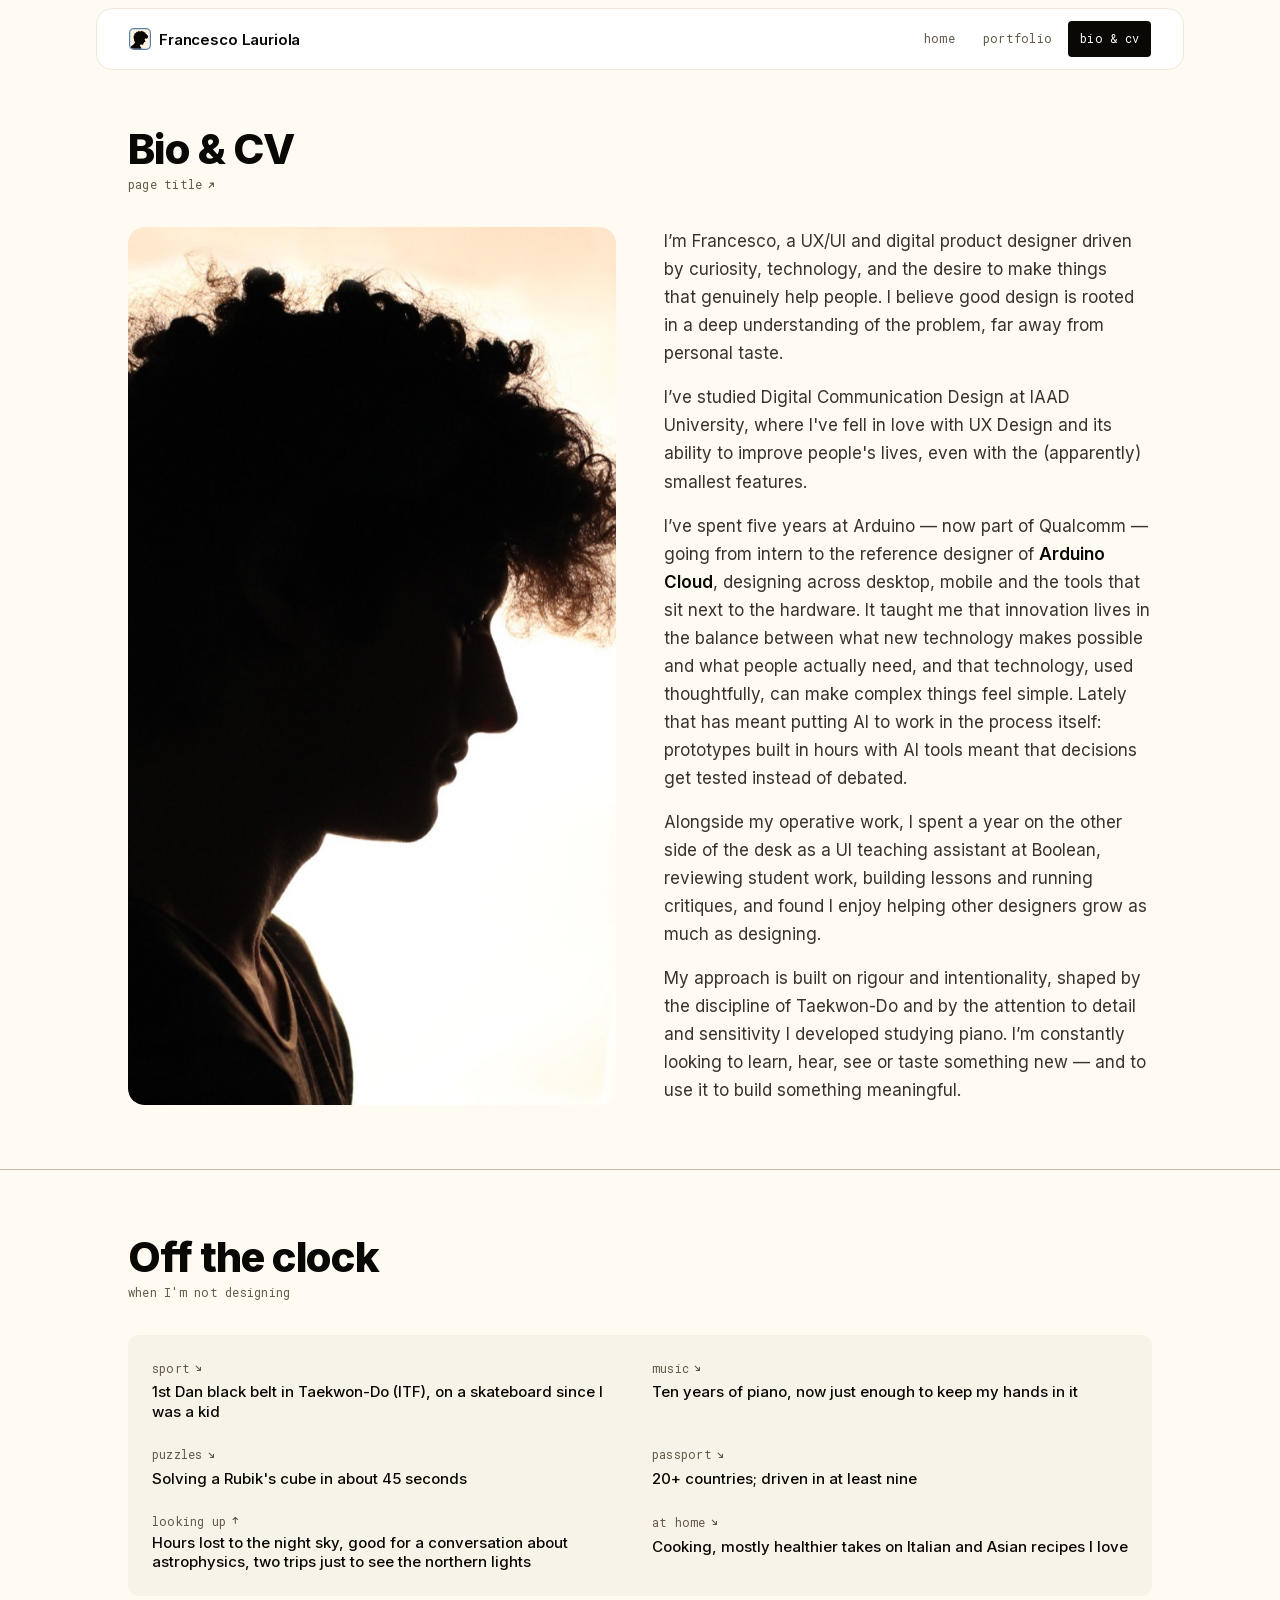
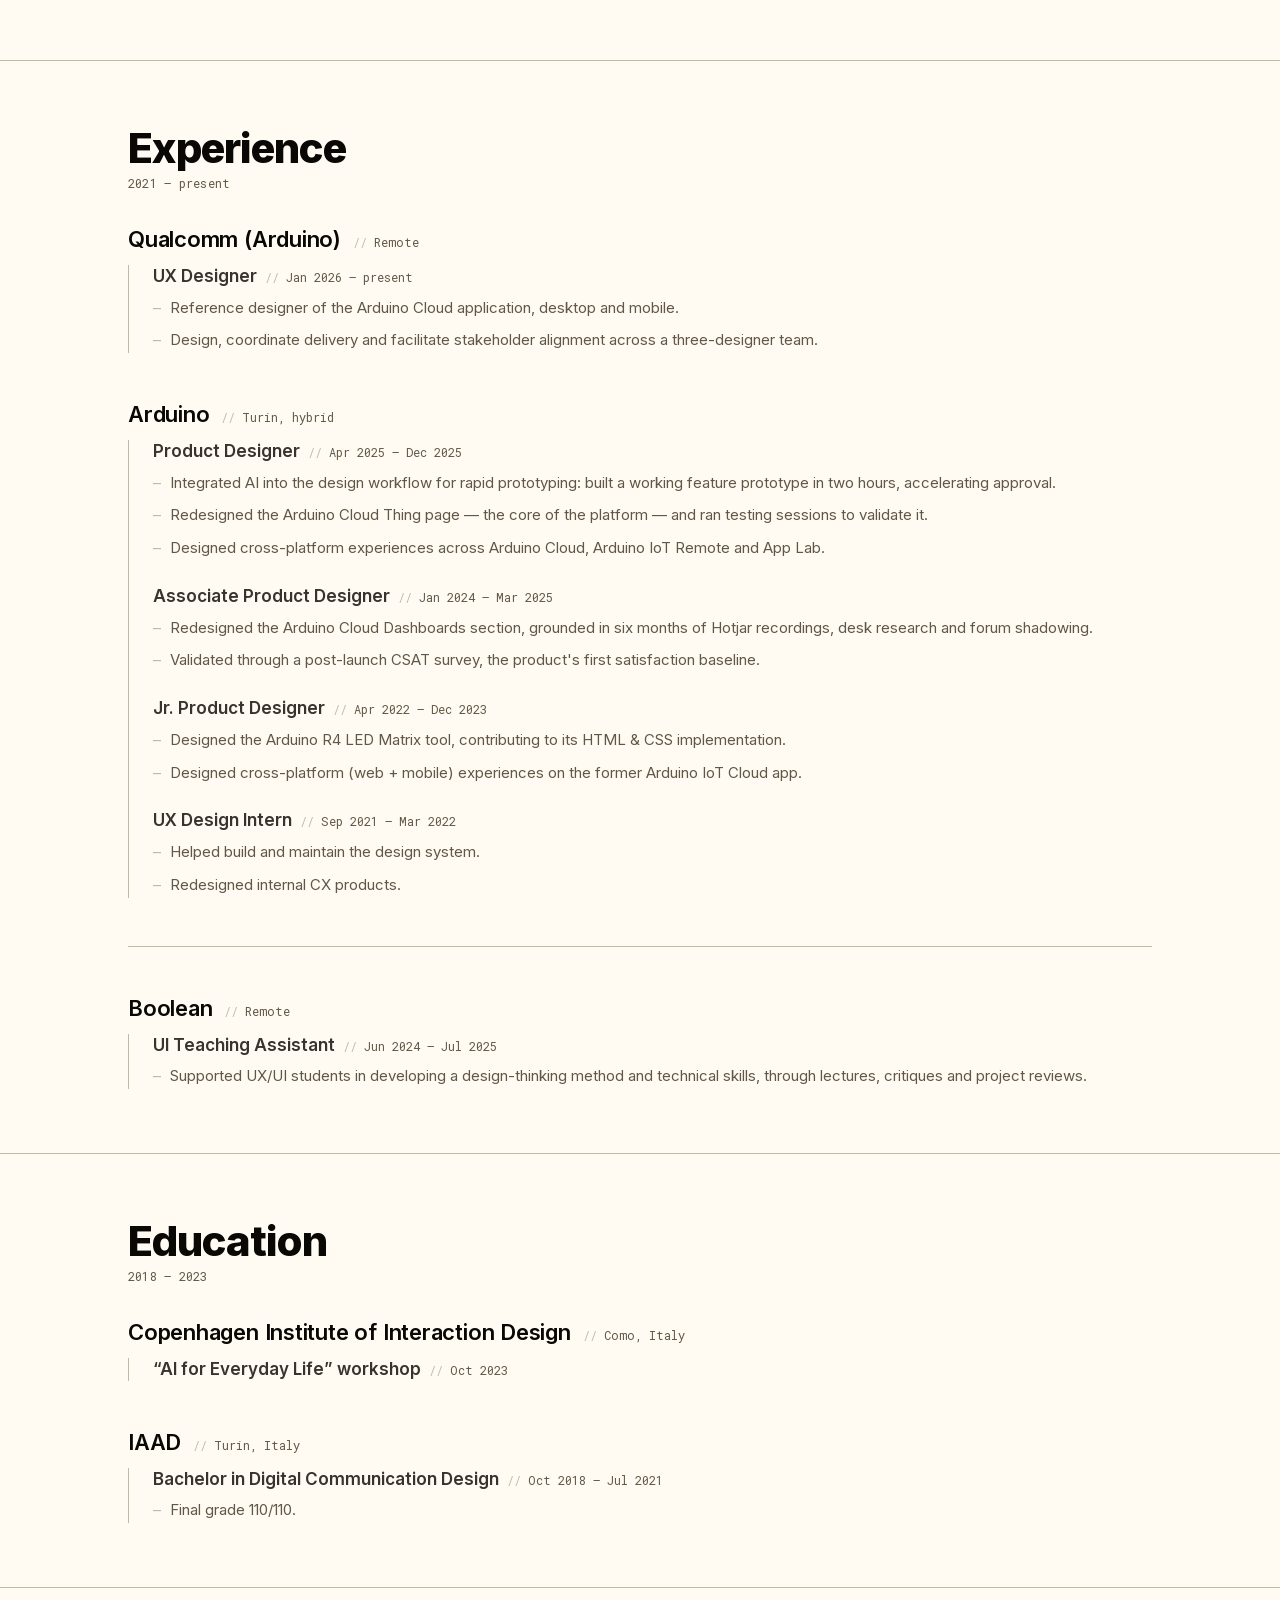
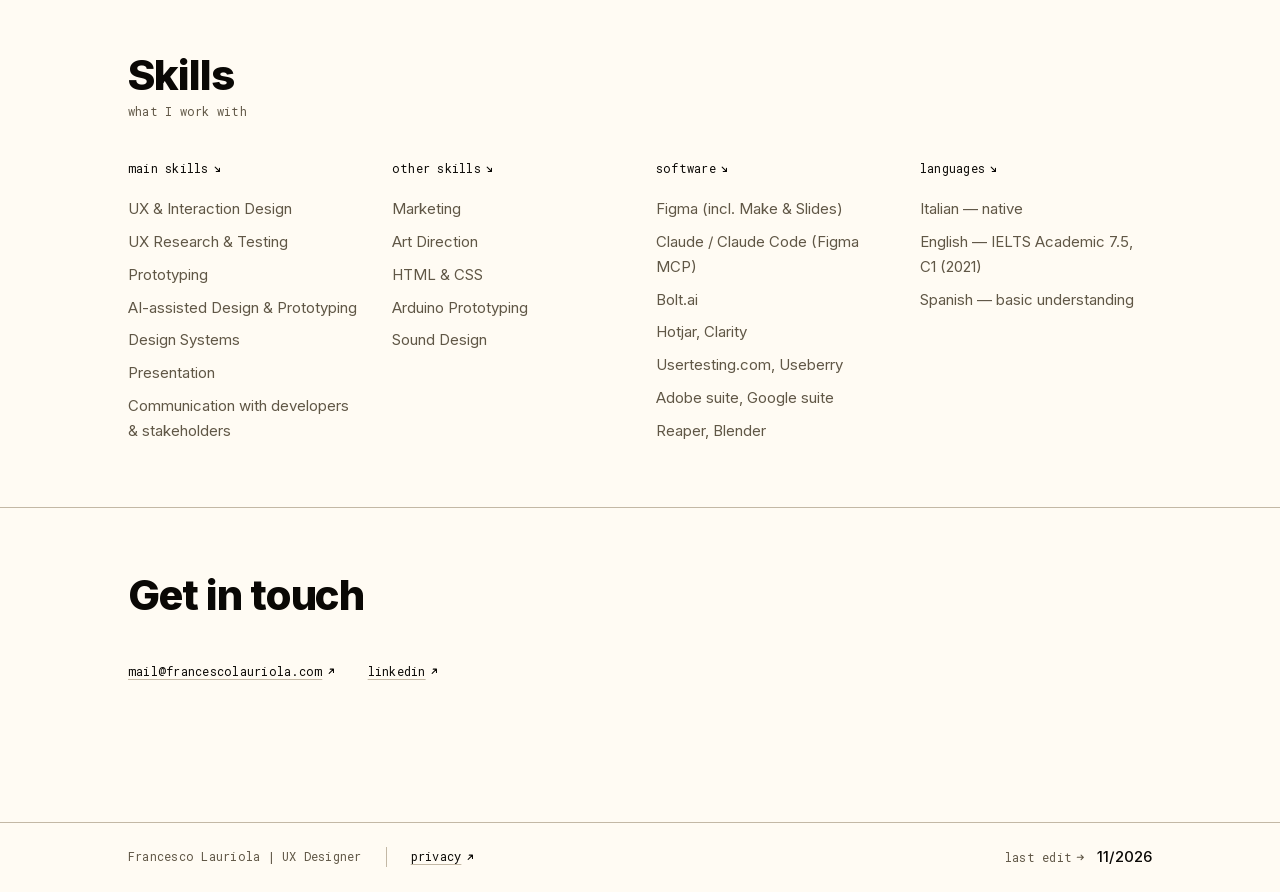
==== commit c70f1a15: "Review pass: home CTA moves under the intro; bio 'Off the clock' before Experience; Nesso copy" ====
--- a/bio.html
+++ b/bio.html
@@ -104,7 +104,7 @@
           AI tools meant that decisions get tested instead of debated.
         </p>
         <p>
-          Alongside my operativa work, I spent a year on the other side of the desk as a UI teaching assistant at Boolean,
+          Alongside my operative work, I spent a year on the other side of the desk as a UI teaching assistant at Boolean,
           reviewing student work, building lessons and running critiques, and found I enjoy
           helping other designers grow as much as designing.
         </p>
@@ -128,6 +128,70 @@
     </div>
   </section>
 
+  <!-- Off the clock ----------------------------------------------------- -->
+  <!-- The facts chip from the home page, reused: flat surface, one mono
+       label per fact. No new CSS — .facts and .meta already do all of it.
+       id: the home page's "more stuff about me" link lands here. -->
+  <section class="section" id="random-facts">
+    <div class="container reveal">
+
+      <div class="section-head">
+        <div class="meta meta--reverse">
+          <span class="mono meta__label">
+            when I'm not designing <!-- <svg class="arrow" aria-hidden="true"><use href="#arrow"/></svg> -->
+          </span>
+          <h2 class="h2">Off the clock</h2>
+        </div>
+      </div>
+
+      <div class="facts">
+        <div class="meta">
+          <span class="mono meta__label">
+            sport <svg class="arrow arrow--down" aria-hidden="true"><use href="#arrow"/></svg>
+          </span>
+          <span class="meta__value">1st Dan black belt in Taekwon-Do (ITF), on a skateboard since I was a kid</span>
+        </div>
+        <div class="meta">
+          <span class="mono meta__label">
+            music <svg class="arrow arrow--down" aria-hidden="true"><use href="#arrow"/></svg>
+          </span>
+          <span class="meta__value">Ten years of piano, now just enough to keep my hands in it</span>
+        </div>
+        <div class="meta">
+          <span class="mono meta__label">
+            puzzles <svg class="arrow arrow--down" aria-hidden="true"><use href="#arrow"/></svg>
+          </span>
+          <span class="meta__value">Solving a Rubik's cube in about 45 seconds</span>
+        </div>
+        <div class="meta">
+          <span class="mono meta__label">
+            passport <svg class="arrow arrow--down" aria-hidden="true"><use href="#arrow"/></svg>
+          </span>
+          <span class="meta__value">20+ countries; driven in at least nine</span>
+        </div>
+        <div class="meta">
+          <!-- Easter egg: the sky over my hometown (assets/js/sky.js). A label
+               that is a button, like the magic trick on the home; the arrow
+               is the hint — every other one here points down. The second line
+               of copy, phones only, is data-sky-then. -->
+          <button class="mono meta__label lookup" type="button" data-sky-ask
+                  data-sky-then="now hold your phone up to the sky">
+            <span data-sky-text>looking up</span>
+            <svg class="arrow arrow--up" aria-hidden="true"><use href="#arrow"/></svg>
+          </button>
+          <span class="meta__value">Hours lost to the night sky, good for a conversation about astrophysics, two trips just to see the northern lights</span>
+        </div>
+        <div class="meta">
+          <span class="mono meta__label">
+            at home <svg class="arrow arrow--down" aria-hidden="true"><use href="#arrow"/></svg>
+          </span>
+          <span class="meta__value">Cooking, mostly healthier takes on Italian and Asian recipes I love</span>
+        </div>
+      </div>
+
+    </div>
+  </section>
+
   <!-- verbatim:start ----------------------------------------------------
        Everything down to verbatim:end is HISTORY: job titles as they were held,
        employers, dates and places. The sync helper skips this block, so a
@@ -347,73 +411,9 @@
           <span class="mono meta__label">languages <svg class="arrow arrow--down" aria-hidden="true"><use href="#arrow"/></svg></span>
           <ul class="skill-list">
             <li>Italian — native</li>
-            <li>English — IELTS 7.5, C1 (2021)</li>
+            <li>English — IELTS Academic 7.5, C1 (2021)</li>
             <li>Spanish — basic understanding</li>
           </ul>
-        </div>
-      </div>
-
-    </div>
-  </section>
-
-  <!-- Random facts ------------------------------------------------------ -->
-  <!-- The facts chip from the home page, reused: flat surface, one mono
-       label per fact. No new CSS — .facts and .meta already do all of it.
-       id: the home page's "some random facts" link lands here. -->
-  <section class="section" id="random-facts">
-    <div class="container reveal">
-
-      <div class="section-head">
-        <div class="meta meta--reverse">
-          <span class="mono meta__label">
-            off the clock <!-- <svg class="arrow" aria-hidden="true"><use href="#arrow"/></svg> -->
-          </span>
-          <h2 class="h2">Random facts</h2>
-        </div>
-      </div>
-
-      <div class="facts">
-        <div class="meta">
-          <span class="mono meta__label">
-            sport <svg class="arrow arrow--down" aria-hidden="true"><use href="#arrow"/></svg>
-          </span>
-          <span class="meta__value">1st Dan black belt in Taekwon-Do (ITF), and on a longboard since I was a kid</span>
-        </div>
-        <div class="meta">
-          <span class="mono meta__label">
-            music <svg class="arrow arrow--down" aria-hidden="true"><use href="#arrow"/></svg>
-          </span>
-          <span class="meta__value">Ten years of piano, now just enough to keep my hands in it</span>
-        </div>
-        <div class="meta">
-          <span class="mono meta__label">
-            puzzles <svg class="arrow arrow--down" aria-hidden="true"><use href="#arrow"/></svg>
-          </span>
-          <span class="meta__value">Solving a Rubik's cube in about 45 seconds</span>
-        </div>
-        <div class="meta">
-          <span class="mono meta__label">
-            passport <svg class="arrow arrow--down" aria-hidden="true"><use href="#arrow"/></svg>
-          </span>
-          <span class="meta__value">20+ countries, and I've driven in at least nine</span>
-        </div>
-        <div class="meta">
-          <!-- Easter egg: the sky over my hometown (assets/js/sky.js). A label
-               that is a button, like the magic trick on the home; the arrow
-               is the hint — every other one here points down. The second line
-               of copy, phones only, is data-sky-then. -->
-          <button class="mono meta__label lookup" type="button" data-sky-ask
-                  data-sky-then="now hold your phone up to the sky">
-            <span data-sky-text>looking up</span>
-            <svg class="arrow arrow--up" aria-hidden="true"><use href="#arrow"/></svg>
-          </button>
-          <span class="meta__value">Hours lost to the night sky, good for a conversation about astrophysics, and two trips just for the northern lights</span>
-        </div>
-        <div class="meta">
-          <span class="mono meta__label">
-            at home <svg class="arrow arrow--down" aria-hidden="true"><use href="#arrow"/></svg>
-          </span>
-          <span class="meta__value">Cooking, mostly healthier takes on recipes I love</span>
         </div>
       </div>
 
--- a/assets/css/site.css
+++ b/assets/css/site.css
@@ -208,7 +208,7 @@
 
 /* The header sticks over the page (§ 7: .site-header 8px from the top, 1px
    border each side; .site-header__inner 3.25rem tall, 3.75rem from 40rem).
-   A jump to an anchor — the home's link to the bio's random facts, "Skip to
+   A jump to an anchor — the home's link to the bio's "Off the clock", "Skip to
    content" — and a tab to a field stop below it, not under it. Change these
    two with the header. */
 html { scroll-padding-top: calc(8px + 3.25rem + 2px); }
@@ -785,6 +785,15 @@
 
 .hero__intro { margin-top: var(--sp-5); }
 
+/* The way into the bio's "Off the clock": a text link under the intro, a step
+   bigger than the other .out links so it holds up next to the lead. */
+.out.hero__more {   /* .out comes later in this file */
+  display: flex;
+  width: fit-content;
+  margin-top: var(--sp-2);
+  font-size: var(--step-small);
+}
+
 @media (min-width: 40rem) {
   .hero { padding-block: var(--sp-8) var(--sp-7); }
   .hero__name { margin-bottom: var(--sp-6); }
@@ -1003,7 +1012,8 @@
 
 /* "wanna see a magic trick?" under the projects heading, iPhone only (covers.js).
    A mono label that happens to be a button: no chrome, same muted ink, the
-   arrow pointing down at the covers that will do the trick. */
+   arrow pointing up. The stroke under it is the bio's "looking up" loop (§ 7.29):
+   it stops once tapped, when the label has become an instruction. */
 .trick {
   padding: var(--sp-1) 0;      /* a taller tap target, same look */
   border: 0;
@@ -1014,6 +1024,22 @@
 .trick[hidden] { display: none; }   /* the author display would otherwise beat the hidden attribute */
 .trick:disabled { color: var(--text-muted); }
 .trick.is-done { opacity: 0; }
+.trick [data-motion-text] { position: relative; }
+.trick [data-motion-text]::after {
+  content: '';
+  position: absolute;
+  left: 0; right: 0; bottom: -2px;
+  height: 1px;
+  background: currentColor;
+  transform: scaleX(0);
+  transform-origin: left center;
+  animation: lookup-underline 3s ease-in-out infinite;
+}
+.trick:disabled [data-motion-text]::after { animation: none; }
+@media (prefers-reduced-motion: reduce) {
+  .trick [data-motion-text]::after { animation: none; transform: scaleX(1); opacity: 0.5; }
+  .trick:disabled [data-motion-text]::after { transform: scaleX(0); }
+}
 
 /* Placeholder for a cover that has not been exported yet. Styled as a title
    card in the same language as the real covers, so it reads as intended.
@@ -1080,6 +1106,29 @@
 .out:hover { text-decoration-color: var(--select); }
 .out:hover .arrow { transform: translate(1px, -1px); }
 .out:hover .arrow--down { transform: scaleY(-1) translate(1px, -1px); }
+
+/* The hero's "more stuff about me" link borrows the bio's "looking up" loop
+   (§ 7.29): instead of the still underline, a stroke draws in from the left,
+   holds, leaves to the right, 3 s a loop. On hover it stays drawn; with
+   reduced motion it is the plain underline again. */
+.out--loop { text-decoration: none; }
+.out--loop > span { position: relative; }
+.out--loop > span::after {
+  content: '';
+  position: absolute;
+  left: 0; right: 0; bottom: calc(0.2em - 1px);   /* level with the still underlines beside it */
+  height: 1px;
+  background: currentColor;
+  transform: scaleX(0);
+  transform-origin: left center;
+  animation: lookup-underline 3s ease-in-out infinite;
+}
+.out--loop:hover > span::after { animation: none; transform: scaleX(1); background: var(--select); }
+@media (prefers-reduced-motion: reduce) {
+  .out--loop { text-decoration: underline; text-decoration-color: var(--border); }
+  .out--loop:hover { text-decoration-color: var(--select); }
+  .out--loop > span::after { display: none; }
+}
 
 /* Inside a card foot the 44px box would add dead space; the card is the target */
 .project-card__foot .out, .site-footer .out { min-height: 0; }
@@ -2374,7 +2423,7 @@
    credit; keep its text in step with the sources in assets/js/sky-data.js. */
 
 /* The label that is a button, like "wanna see a magic trick?": no chrome,
-   the same muted mono. The only arrow on the site that points straight up. */
+   the same muted mono. Its arrow points straight up, like the magic trick's. */
 .lookup {
   margin: calc(-1 * var(--sp-1)) 0;
   padding: var(--sp-1) 0;          /* a taller tap target, same position */
@@ -2386,7 +2435,8 @@
 .lookup:hover { color: var(--text); }
 
 /* The affordance: a stroke under the label draws itself in from the left,
-   holds, leaves to the right, rests — 3 s a loop. It stops once tapped
+   holds, leaves to the right, rests — 3 s a loop, the arrow rising with it
+   and settling as it leaves. It stops once tapped
    (the label is then an instruction), and on hover stays drawn. Only once
    sky.js has run (.is-live): with JS off the label stays still. */
 .lookup [data-sky-text] { position: relative; }
@@ -2415,6 +2465,19 @@
 }
 .lookup.is-armed { color: var(--text); }
 .arrow--up { transform: rotate(-45deg); }
+.lookup.is-live .arrow { animation: lookup-arrow 3s ease-in-out infinite; }
+@keyframes lookup-arrow {
+  0%   { transform: translateY(0) rotate(-45deg); }
+  30%  { transform: translateY(-3px) rotate(-45deg); }
+  45%  { transform: translateY(-3px) rotate(-45deg); }
+  75%  { transform: translateY(0) rotate(-45deg); }
+  100% { transform: translateY(0) rotate(-45deg); }
+}
+.lookup.is-live:hover .arrow { animation: none; transform: translateY(-3px) rotate(-45deg); }
+.lookup.is-live.is-armed .arrow { animation: none; transform: rotate(-45deg); }
+@media (prefers-reduced-motion: reduce) {
+  .lookup.is-live .arrow { animation: none; }
+}
 
 /* the sky */
 
